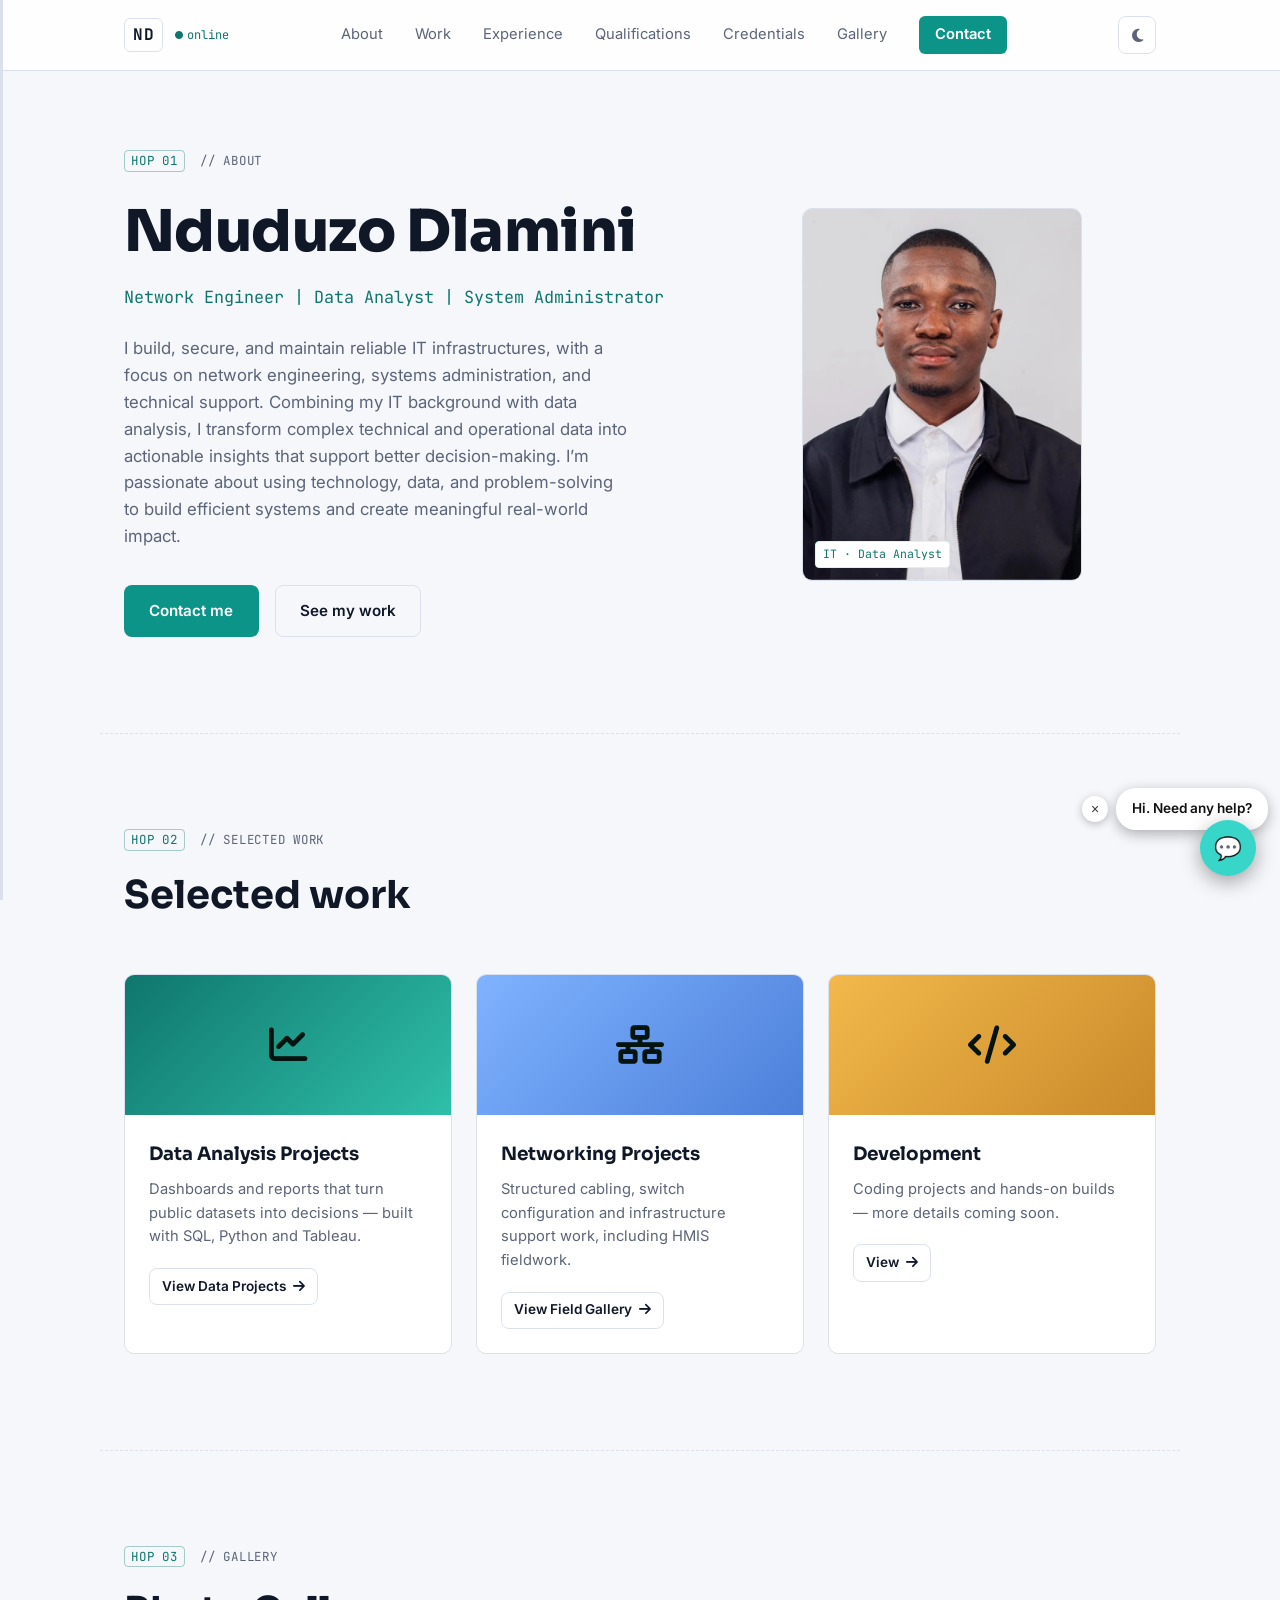
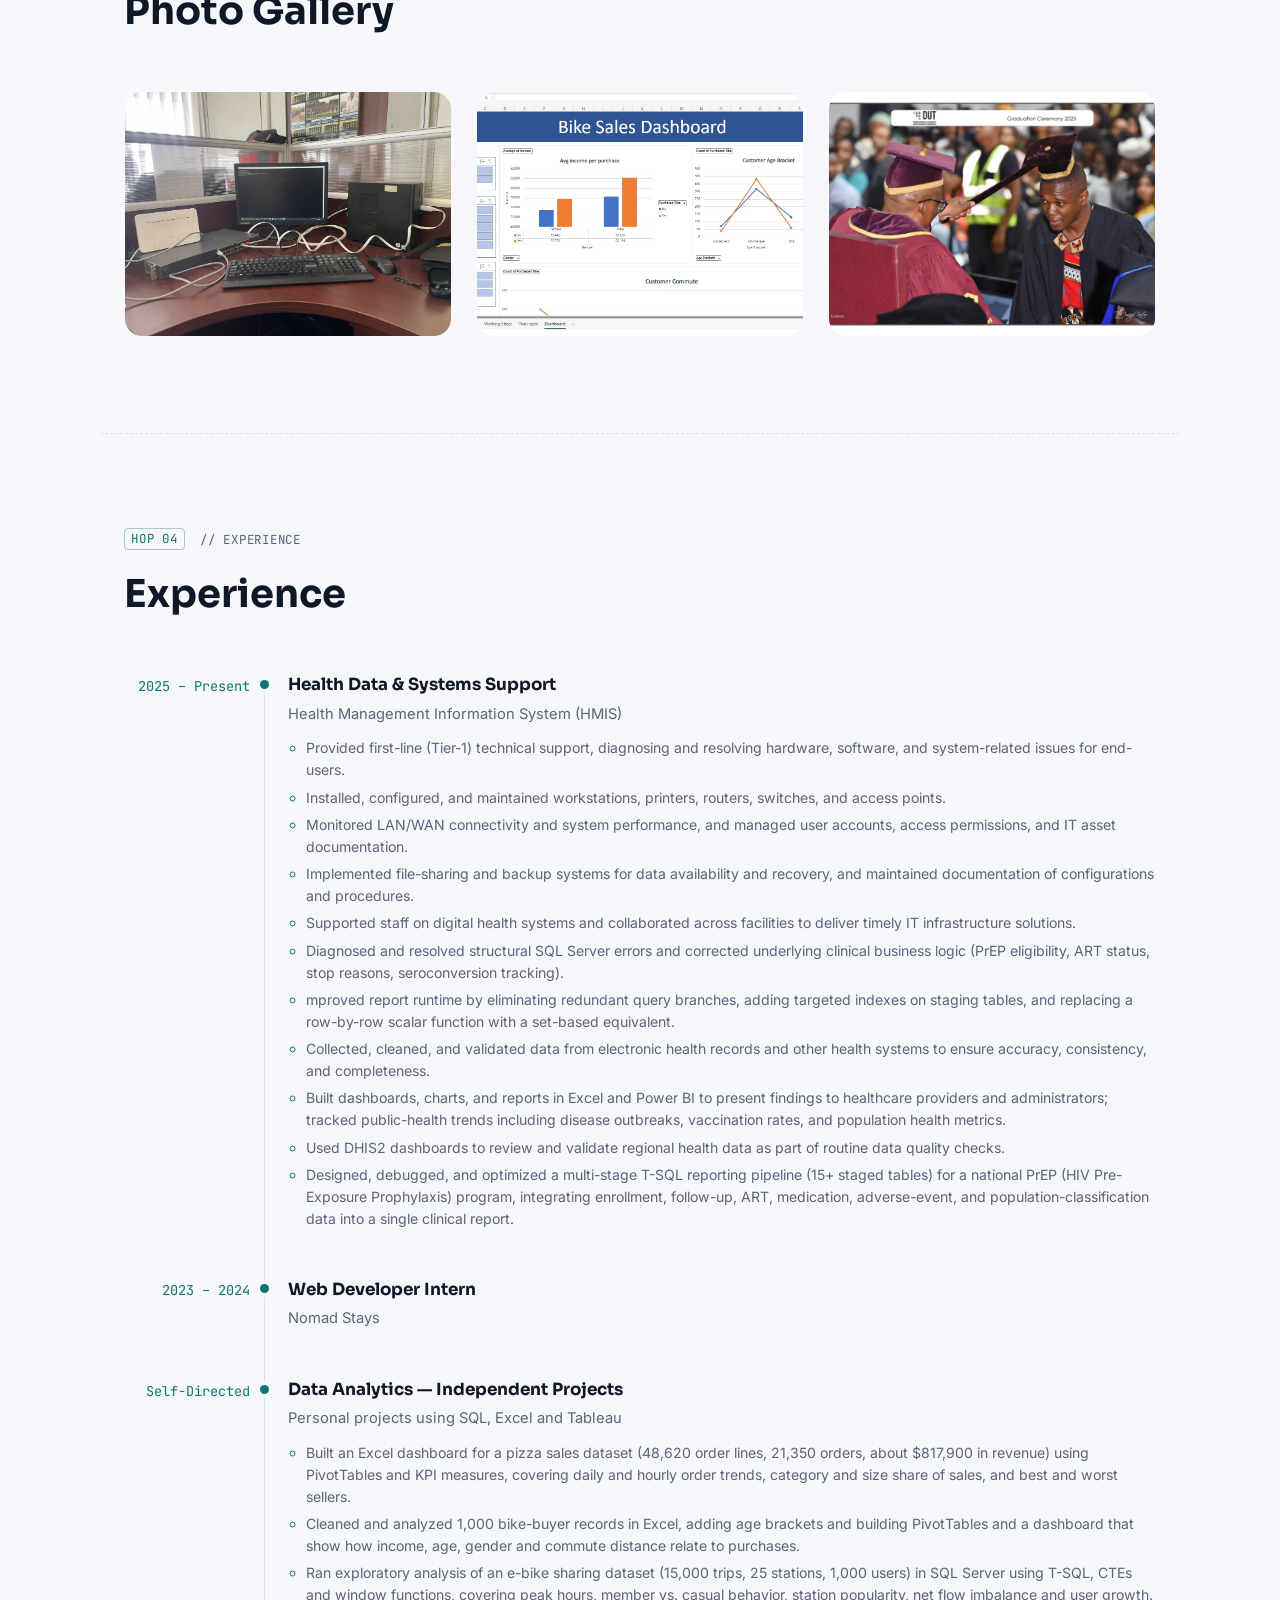
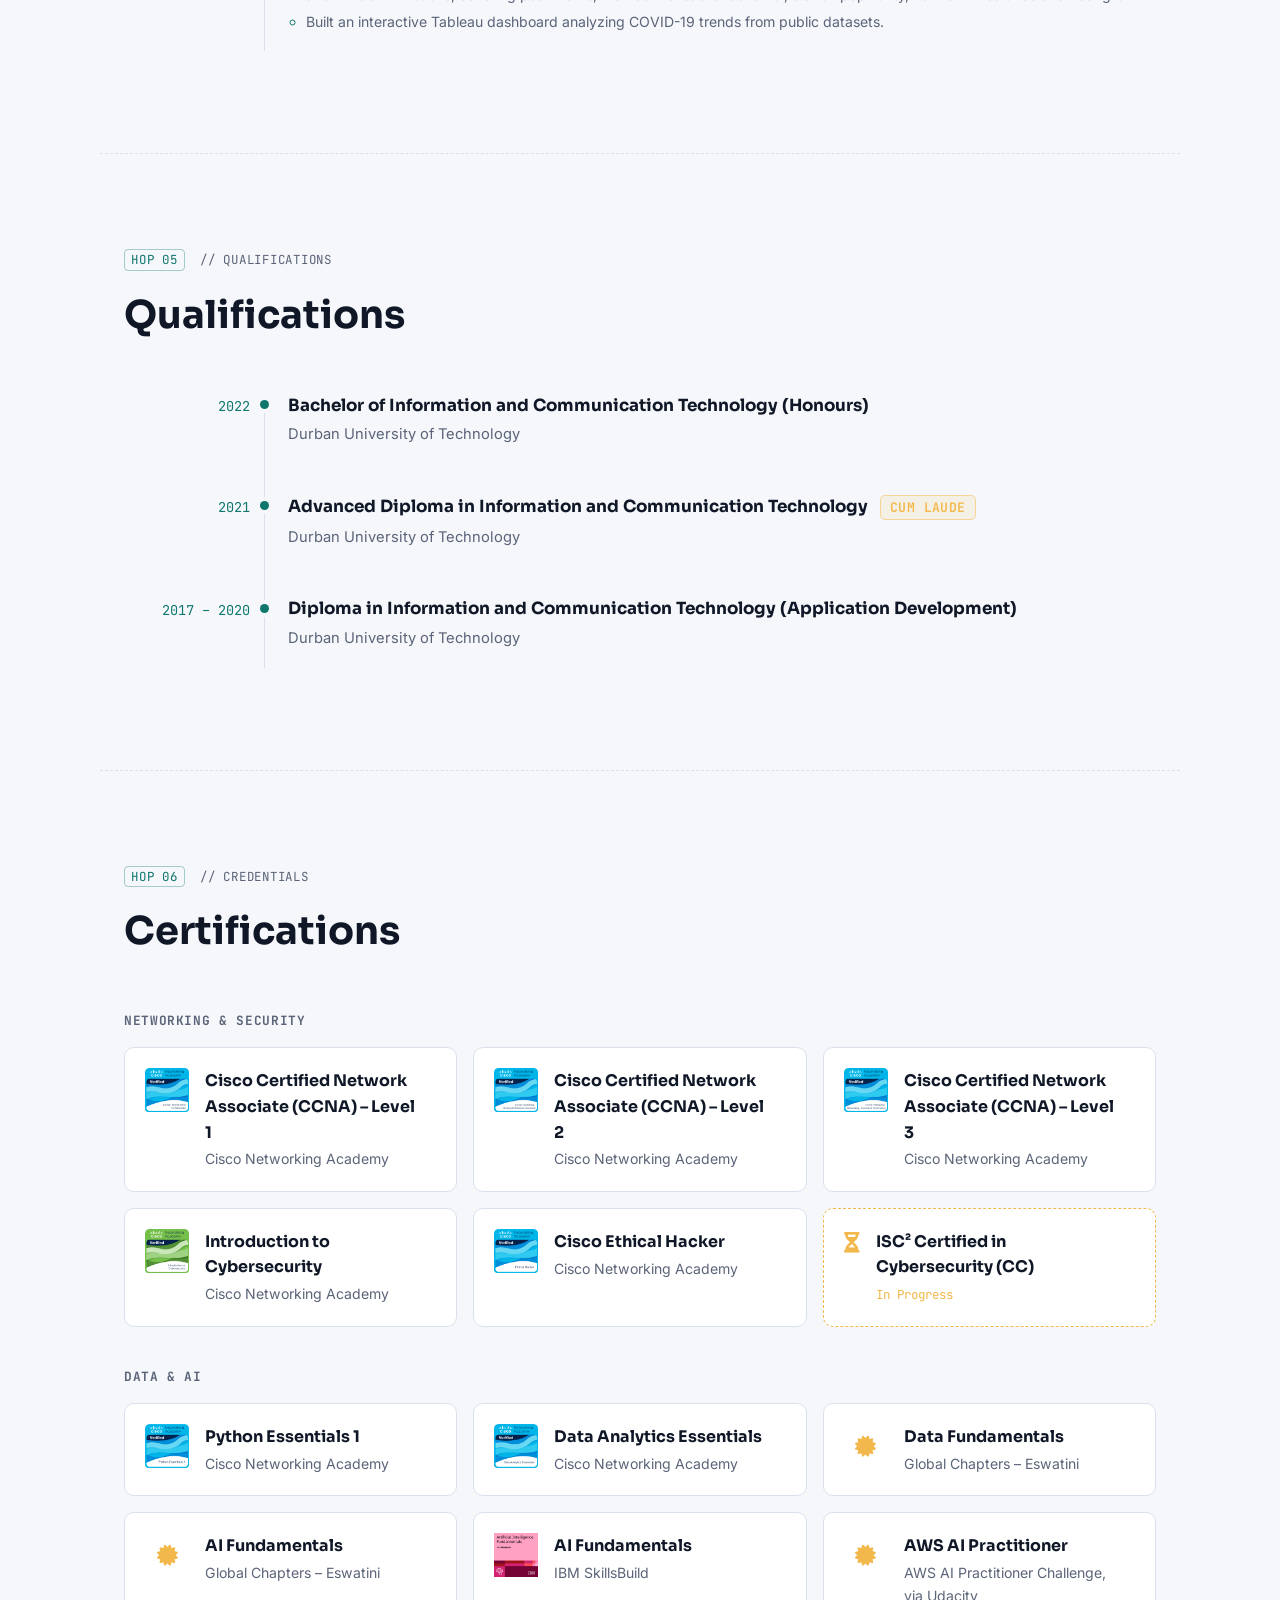
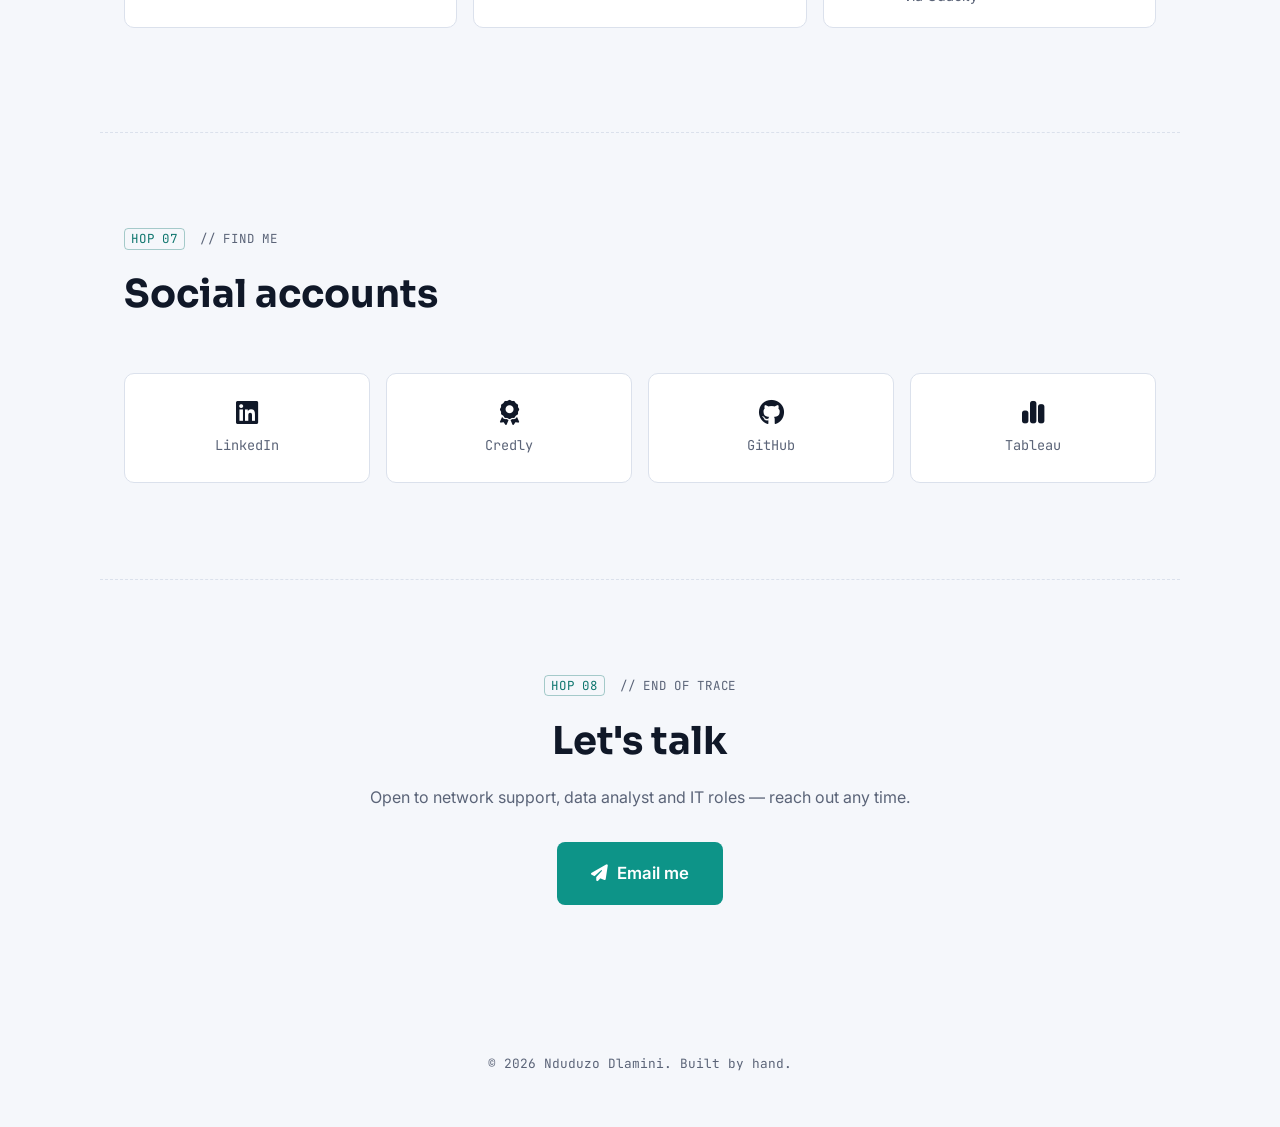
==== index.html @ a69a2b94 "chatbot loading updates" ====
<!doctype html>
<html lang="en">
<head>
<meta charset="UTF-8" />
<meta name="viewport" content="width=device-width, initial-scale=1.0" />
<title>Nduduzo Dlamini — Network Engineer &amp; Data Analyst</title>
<meta name="description" content="Portfolio of Nduduzo Dlamini — network engineer and data analyst turning data into insights and improving network infrastructure." />

<link rel="icon" type="image/webp" href="assets/gallery/dp.webp">
<link rel="preconnect" href="https://fonts.googleapis.com">
<link rel="preconnect" href="https://fonts.gstatic.com" crossorigin>
<link href="https://fonts.googleapis.com/css2?family=Sora:wght@400;500;600;700;800&family=Inter:wght@400;500;600&family=JetBrains+Mono:wght@400;500&display=swap" rel="stylesheet">
<link rel="stylesheet" href="https://cdnjs.cloudflare.com/ajax/libs/font-awesome/6.5.1/css/all.min.css">

<script>
  (function() {
    var t = localStorage.getItem('theme');
    if (t === 'light' || (!t && !matchMedia('(prefers-color-scheme: dark)').matches)) {
      document.documentElement.setAttribute('data-theme', 'light');
    }
  })();
</script>
<link rel="stylesheet" href="css/style.css?v=21" />
<link rel="stylesheet" href="css/chatbot-widget.css?v=3">
</head>
<body>

<!-- ============ HOP TRACE (signature scroll element) ============ -->
<div class="trace-line" aria-hidden="true"><span class="trace-fill" id="traceFill"></span></div>

<!-- ============ NAV ============ -->
<header class="nav" id="top">
  <div class="nav__inner">
    <a href="#top" class="nav__brand">
      <span class="nav__brand-mark">ND</span>
      <span class="nav__brand-status"><i class="fa-solid fa-circle"></i> online</span>
    </a>
    <nav class="nav__links">
      <a href="#">About</a>
      <a href="#work">Work</a>
      <a href="#experience">Experience</a>
      <a href="#qualifications">Qualifications</a>
      <a href="#credentials">Credentials</a>
      <a href="gallery.html">Gallery</a>
      <a href="#contact" class="nav__cta">Contact</a>
    </nav>
    <div class="nav__actions">
      <button id="themeToggle" class="theme-toggle" aria-label="Switch to light mode" aria-pressed="false">
        <i class="fa-solid fa-moon"></i>
        <i class="fa-solid fa-sun"></i>
      </button>
      <button class="nav__toggle" id="navToggle" aria-label="Toggle menu" aria-expanded="false">
        <span></span><span></span><span></span>
      </button>
    </div>
  </div>
</header>

<main>

  <!-- ============ HERO ============ -->
  <section class="hero" id="about">
    <div class="hero__inner">
      <div class="hero__text">
        <p class="eyebrow"><span class="hop">hop 01</span> // about</p>
        <h1 class="hero__title">Nduduzo Dlamini</h1>
        <p class="hero__role">Network Engineer | Data Analyst  | System Administrator</p>
        <p class="hero__bio">

           I build, secure, and maintain reliable IT infrastructures,
           with a focus on network engineering, systems administration, 
           and technical support. Combining my IT background with data
           analysis, I transform complex technical and operational data 
           into actionable insights that support better decision-making.
           I’m passionate about using technology, data, and problem-solving
           to build efficient systems and create meaningful real-world impact.


          
        </p>
        <div class="hero__actions">
          <a href="#contact" class="btn btn--primary">Contact me</a>
          <a href="#work" class="btn btn--ghost">See my work</a>
        </div>
      </div>
      <div class="hero__portrait">
        <div class="portrait-frame">
          <img src="assets/profile.webp" alt="Portrait of Nduduzo Dlamini" onerror="this.parentElement.classList.add('portrait-frame--empty')" />
          <span class="portrait-tag">IT · Data Analyst</span>
        </div>
      </div>
    </div>
  </section>

  <!-- ============ SELECTED WORK ============ -->
  <section class="work" id="work">
    <p class="eyebrow"><span class="hop">hop 02</span> // selected work</p>
    <h2 class="section-title">Selected work</h2>

    <div class="work__grid">

      <article class="work-card" id="data-projects">
        <div class="work-card__visual work-card__visual--data">
          <i class="fa-solid fa-chart-line"></i>
        </div>
        <div class="work-card__body">
          <h3>Data Analysis Projects</h3>
          <p>    Dashboards and reports that turn public datasets into decisions —
                built with SQL, Python and Tableau.</p>
          <a href="data-projects.html" class="btn btn--small">
           View Data Projects
           <i class="fa-solid fa-arrow-right"></i></a>
        </div>
      </article>

      <article class="work-card" id="networking-projects">
        <div class="work-card__visual work-card__visual--net">
          <i class="fa-solid fa-network-wired"></i>
        </div>
        <div class="work-card__body">
          <h3>Networking Projects</h3>
          <p>Structured cabling, switch configuration and infrastructure support work, including HMIS fieldwork.</p>
            <a href="gallery.html?category=field" class="btn btn--small">
              View Field Gallery
      <i class="fa-solid fa-arrow-right"></i></a>
        </div>
      </article>

      <article class="work-card">
        <div class="work-card__visual work-card__visual--dev">
          <i class="fa-solid fa-code"></i>
        </div>
        <div class="work-card__body">
          <h3>Development</h3>
          <p>Coding projects and hands-on builds — more details coming soon.</p>
          <a href="gallery.html?category=development" class="btn btn--small">View <i class="fa-solid fa-arrow-right"></i></a>
        </div>
      </article>

    </div>
  </section>

   <!-- ============ GALLERY ============ -->  
  <section class="gallery-preview">
    <p class="eyebrow"><span class="hop">hop 03</span> // gallery</p>
    <h2 class="section-title">Photo Gallery</h2>
    <div class="gallery-preview-grid">
        <a href="gallery.html?category=networking" class="preview-card">
  
          <img src="assets/gallery/vlan.webp" alt="Network infrastructure">
            <div class="preview-overlay">
              <h3>
                Network Infrastructure
              </h3>
              <p>
                Field Deployments
              </p>
              <span>
                View Networking Gallery
              </span>
            </div>
          </a>

        <a href="gallery.html?category=data" class="preview-card">
        <img src="assets/gallery/data.webp" alt="Data analytics dashboard">
          <div class="preview-overlay">
            <h3>
              Data Analytics
            </h3>
            <p>
              Public Dataset Projects
            </p>
            <span>
              View Data Gallery
            </span>
          </div>
        </a>

        <a href="gallery.html?category=qualifications" class="preview-card">
        <img src="assets/gallery/Grad.webp" alt="Professional milestone">

          <div class="preview-overlay">
            <h3>
              Milestones
            </h3>
            <p>
              Professional Journey
            </p>
            <span>
              View Events Gallery
            </span>
          </div>
        </a>

    </div>

</section>
  <!-- ============ EXPERIENCE ============ -->
  <section class="experience" id="experience">
    <p class="eyebrow"><span class="hop">hop 04</span> // experience</p>
    <h2 class="section-title">Experience</h2>

    <ol class="timeline">
      <li class="timeline__item">
        <span class="timeline__year">2025 – Present</span>
        <div class="timeline__body">
          <h3>Health Data & Systems Support</h3>
          <p>Health Management Information System (HMIS)</p>
          <ul class="timeline__responsibilities">
            <li>Provided first-line (Tier-1) technical support, diagnosing and resolving hardware, software, and system-related issues for end-users.</li>
            <li>Installed, configured, and maintained workstations, printers, routers, switches, and access points.</li>
            <li>Monitored LAN/WAN connectivity and system performance, and managed user accounts, access permissions, and IT asset documentation.</li>
            <li>Implemented file-sharing and backup systems for data availability and recovery, and maintained documentation of configurations and procedures.</li>
            <li>Supported staff on digital health systems and collaborated across facilities to deliver timely IT infrastructure solutions.</li>
            <li>Diagnosed and resolved structural SQL Server errors and corrected underlying clinical business logic (PrEP eligibility, ART status, stop reasons, seroconversion tracking).</li>
            <li>mproved report runtime by eliminating redundant query branches, adding targeted indexes on staging tables, and replacing a row-by-row scalar function with a set-based equivalent.</li>
            <li>Collected, cleaned, and validated data from electronic health records and other health systems to ensure accuracy, consistency, and completeness.</li>
            <li>Built dashboards, charts, and reports in Excel and Power BI to present findings to healthcare providers and administrators; tracked public-health trends including disease outbreaks, vaccination rates, and population health metrics.</li>
            <li>Used DHIS2 dashboards to review and validate regional health data as part of routine data quality checks.</li>
            <li>Designed, debugged, and optimized a multi-stage T-SQL reporting pipeline (15+ staged tables) for a national PrEP (HIV Pre-Exposure Prophylaxis) program, integrating enrollment, follow-up, ART, medication, adverse-event, and population-classification data into a single clinical report.</li>
          </ul>
        </div>
      </li>
      <li class="timeline__item">
        <span class="timeline__year">2023 – 2024</span>
        <div class="timeline__body">
          <h3>Web Developer Intern</h3>
          <p>Nomad Stays</p>
        </div>
      </li>
      <li class="timeline__item">
        <span class="timeline__year">Self-Directed</span>
        <div class="timeline__body">
          <h3>Data Analytics — Independent Projects</h3>
          <p>Personal projects using SQL, Excel and Tableau</p>
          <ul class="timeline__responsibilities">
            <li>Built an Excel dashboard for a pizza sales dataset (48,620 order lines, 21,350 orders, about $817,900 in revenue) using PivotTables and KPI measures, covering daily and hourly order trends, category and size share of sales, and best and worst sellers.</li>
            <li>Cleaned and analyzed 1,000 bike-buyer records in Excel, adding age brackets and building PivotTables and a dashboard that show how income, age, gender and commute distance relate to purchases.</li>
            <li>Ran exploratory analysis of an e-bike sharing dataset (15,000 trips, 25 stations, 1,000 users) in SQL Server using T-SQL, CTEs and window functions, covering peak hours, member vs. casual behavior, station popularity, net flow imbalance and user growth.</li>
            <li>Built an interactive Tableau dashboard analyzing COVID-19 trends from public datasets.</li>
          </ul>
        </div>
      </li>
    </ol>
  </section>

  <!-- ============ QUALIFICATIONS ============ -->
  <section class="qualifications" id="qualifications">
    <p class="eyebrow"><span class="hop">hop 05</span> // qualifications</p>
    <h2 class="section-title">Qualifications</h2>

    <ol class="timeline">
      <li class="timeline__item">
        <span class="timeline__year">2022</span>
        <div class="timeline__body">
          <h3>Bachelor of Information and Communication Technology (Honours)</h3>
          <p>Durban University of Technology</p>
        </div>
      </li>
      <li class="timeline__item">
        <span class="timeline__year">2021</span>
        <div class="timeline__body">
          <h3>Advanced Diploma in Information and Communication Technology <button type="button" class="timeline__honor" data-celebrate aria-label="Cum Laude — click to celebrate">CUM LAUDE</button></h3>
          <p>Durban University of Technology</p>
        </div>
      </li>
      <li class="timeline__item">
        <span class="timeline__year">2017 – 2020</span>
        <div class="timeline__body">
          <h3>Diploma in Information and Communication Technology (Application Development)</h3>
          <p>Durban University of Technology</p>
        </div>
      </li>
    </ol>
  </section>

  <!-- ============ CREDENTIALS ============ -->
  <section class="credentials" id="credentials">
    <p class="eyebrow"><span class="hop">hop 06</span> // credentials</p>
    <h2 class="section-title">Certifications</h2>

    <h3 class="credential-group__title">Networking &amp; Security</h3>
    <ul class="credential-list">
      <li>
        <a class="credential" href="assets/certificates/ccna-level-1.pdf" target="_blank" rel="noopener">
          <span class="credential__icon">
            <img src="assets/badges/ccna-level-1.png" alt="" onerror="this.style.display='none'; this.nextElementSibling.style.display='inline-block';">
            <i class="fa-solid fa-certificate" style="display:none;"></i>
          </span>
          <div>
            <h3>Cisco Certified Network Associate (CCNA) – Level 1</h3>
            <p>Cisco Networking Academy</p>
          </div>
          <i class="fa-solid fa-arrow-up-right-from-square credential__open"></i>
        </a>
      </li>
      <li>
        <a class="credential" href="assets/certificates/ccna-level-2.pdf" target="_blank" rel="noopener">
          <span class="credential__icon">
            <img src="assets/badges/ccna-level-2.png" alt="" onerror="this.style.display='none'; this.nextElementSibling.style.display='inline-block';">
            <i class="fa-solid fa-certificate" style="display:none;"></i>
          </span>
          <div>
            <h3>Cisco Certified Network Associate (CCNA) – Level 2</h3>
            <p>Cisco Networking Academy</p>
          </div>
          <i class="fa-solid fa-arrow-up-right-from-square credential__open"></i>
        </a>
      </li>
      <li>
        <a class="credential" href="assets/certificates/ccna-level-3.pdf" target="_blank" rel="noopener">
          <span class="credential__icon">
            <img src="assets/badges/ccna-level-3.png" alt="" onerror="this.style.display='none'; this.nextElementSibling.style.display='inline-block';">
            <i class="fa-solid fa-certificate" style="display:none;"></i>
          </span>
          <div>
            <h3>Cisco Certified Network Associate (CCNA) – Level 3</h3>
            <p>Cisco Networking Academy</p>
          </div>
          <i class="fa-solid fa-arrow-up-right-from-square credential__open"></i>
        </a>
      </li>
      <li>
        <a class="credential" href="assets/certificates/introduction-to-cybersecurity.pdf" target="_blank" rel="noopener">
          <span class="credential__icon">
            <img src="assets/badges/introduction-to-cybersecurity.png" alt="" onerror="this.style.display='none'; this.nextElementSibling.style.display='inline-block';">
            <i class="fa-solid fa-certificate" style="display:none;"></i>
          </span>
          <div>
            <h3>Introduction to Cybersecurity</h3>
            <p>Cisco Networking Academy</p>
          </div>
          <i class="fa-solid fa-arrow-up-right-from-square credential__open"></i>
        </a>
      </li>
      <li>
        <a class="credential" href="assets/certificates/cisco-ethical-hacker.pdf" target="_blank" rel="noopener">
          <span class="credential__icon">
            <img src="assets/badges/cisco-ethical-hacker.png" alt="" onerror="this.style.display='none'; this.nextElementSibling.style.display='inline-block';">
            <i class="fa-solid fa-certificate" style="display:none;"></i>
          </span>
          <div>
            <h3>Cisco Ethical Hacker</h3>
            <p>Cisco Networking Academy</p>
          </div>
          <i class="fa-solid fa-arrow-up-right-from-square credential__open"></i>
        </a>
      </li>
      <li>
        <span class="credential credential--pending" aria-disabled="true">
          <i class="fa-solid fa-hourglass-half"></i>
          <div>
            <h3>ISC² Certified in Cybersecurity (CC)</h3>
            <p><span class="credential__status">In Progress</span></p>
          </div>
        </span>
      </li>
    </ul>

    <h3 class="credential-group__title">Data &amp; AI</h3>
    <ul class="credential-list">
      <li>
        <a class="credential" href="assets/certificates/python-essentials-1.pdf" target="_blank" rel="noopener">
          <span class="credential__icon">
            <img src="assets/badges/python-essentials-1.png" alt="" onerror="this.style.display='none'; this.nextElementSibling.style.display='inline-block';">
            <i class="fa-solid fa-certificate" style="display:none;"></i>
          </span>
          <div>
            <h3>Python Essentials 1</h3>
            <p>Cisco Networking Academy</p>
          </div>
          <i class="fa-solid fa-arrow-up-right-from-square credential__open"></i>
        </a>
      </li>
      <li>
        <a class="credential" href="assets/certificates/data-analytics-essentials.pdf" target="_blank" rel="noopener">
          <span class="credential__icon">
            <img src="assets/badges/data-analytics-essentials.png" alt="" onerror="this.style.display='none'; this.nextElementSibling.style.display='inline-block';">
            <i class="fa-solid fa-certificate" style="display:none;"></i>
          </span>
          <div>
            <h3>Data Analytics Essentials</h3>
            <p>Cisco Networking Academy</p>
          </div>
          <i class="fa-solid fa-arrow-up-right-from-square credential__open"></i>
        </a>
      </li>
      <li>
        <a class="credential" href="assets/certificates/data-fundamentals-global-chapters.pdf" target="_blank" rel="noopener">
          <span class="credential__icon">
            <img src="assets/badges/data-fundamentals-global-chapters.png" alt="" onerror="this.style.display='none'; this.nextElementSibling.style.display='inline-block';">
            <i class="fa-solid fa-certificate" style="display:none;"></i>
          </span>
          <div>
            <h3>Data Fundamentals</h3>
            <p>Global Chapters – Eswatini</p>
          </div>
          <i class="fa-solid fa-arrow-up-right-from-square credential__open"></i>
        </a>
      </li>
      <li>
        <a class="credential" href="assets/certificates/ai-fundamentals-global-chapters.pdf" target="_blank" rel="noopener">
          <span class="credential__icon">
            <img src="assets/badges/ai-fundamentals-global-chapters.png" alt="" onerror="this.style.display='none'; this.nextElementSibling.style.display='inline-block';">
            <i class="fa-solid fa-certificate" style="display:none;"></i>
          </span>
          <div>
            <h3>AI Fundamentals</h3>
            <p>Global Chapters – Eswatini</p>
          </div>
          <i class="fa-solid fa-arrow-up-right-from-square credential__open"></i>
        </a>
      </li>
      <li>
        <a class="credential" href="assets/certificates/ai-fundamentals-ibm-skillsbuild.pdf" target="_blank" rel="noopener">
          <span class="credential__icon">
            <img src="assets/badges/ai-fundamentals-ibm-skillsbuild.png" alt="" onerror="this.style.display='none'; this.nextElementSibling.style.display='inline-block';">
            <i class="fa-solid fa-certificate" style="display:none;"></i>
          </span>
          <div>
            <h3>AI Fundamentals</h3>
            <p>IBM SkillsBuild</p>
          </div>
          <i class="fa-solid fa-arrow-up-right-from-square credential__open"></i>
        </a>
      </li>
      <li>
        <a class="credential" href="assets/certificates/aws-ai-practitioner.pdf" target="_blank" rel="noopener">
          <span class="credential__icon">
            <img src="assets/badges/aws-ai-practitioner.png" alt="" onerror="this.style.display='none'; this.nextElementSibling.style.display='inline-block';">
            <i class="fa-solid fa-certificate" style="display:none;"></i>
          </span>
          <div>
            <h3>AWS AI Practitioner</h3>
            <p>AWS AI Practitioner Challenge, via Udacity</p>
          </div>
          <i class="fa-solid fa-arrow-up-right-from-square credential__open"></i>
        </a>
      </li>
    </ul>
  </section>

  <!-- ============ SOCIAL / LINKS ============ -->
  <section class="social" id="social">
    <p class="eyebrow"><span class="hop">hop 07</span> // find me</p>
    <h2 class="section-title">Social accounts</h2>

    <div class="social__grid">
      <a href="https://www.linkedin.com/in/nduduzo-dlamini-66035324b" class="social-link" target="_blank" rel="noopener">
        <i class="fa-brands fa-linkedin"></i><span>LinkedIn</span>
      </a>
      <a href="https://www.credly.com/users/nduduzo-dlamini.afacfb71" class="social-link" target="_blank" rel="noopener">
        <i class="fa-solid fa-award"></i><span>Credly</span>
      </a>
      <a href="https://github.com/NduduzoDlamini" class="social-link" target="_blank" rel="noopener">
        <i class="fa-brands fa-github"></i><span>GitHub</span>
      </a>
      <a href="https://public.tableau.com/app/profile/nduduzo.dlamini/vizzes" class="social-link" target="_blank" rel="noopener">
        <i class="fa-solid fa-chart-simple"></i><span>Tableau</span>
      </a>
    </div>
  </section>

  <!-- ============ CONTACT ============ -->
  <section class="contact" id="contact">
    <p class="eyebrow"><span class="hop">hop 08</span> // end of trace</p>
    <h2 class="section-title">Let's talk</h2>
    <p class="contact__lede">Open to network support, data analyst and IT roles — reach out any time.</p>
    <a href="mailto:nduduzo1900@proton.me" class="btn btn--primary btn--large">
      <i class="fa-solid fa-paper-plane"></i> Email me
    </a>
  </section>

</main>

<footer class="footer">
  <p>&copy; <span id="year"></span> Nduduzo Dlamini. Built by hand.</p>
</footer>

<!-- ============ CERTIFICATE PDF MODAL ============ -->
<div class="pdf-modal" id="pdfModal" aria-hidden="true">
  <button class="lightbox-close" id="pdfModalClose" aria-label="Close certificate">&times;</button>
  <iframe class="pdf-modal__frame" id="pdfModalFrame" src="" title="Certificate PDF"></iframe>
  <a class="pdf-modal__fallback" id="pdfModalFallback" href="" target="_blank" rel="noopener">
    Trouble viewing? Open PDF directly
  </a>
</div>

<script src="js/script.js?v=20"></script>
<script src="js/celebrate.js"></script>
<script src="js/chatbot-widget.js?v=3"></script>
<script>
  (function () {
    var pdfModal = document.getElementById("pdfModal");
    var pdfModalFrame = document.getElementById("pdfModalFrame");
    var pdfModalClose = document.getElementById("pdfModalClose");
    var pdfModalFallback = document.getElementById("pdfModalFallback");
    var credentialLinks = document.querySelectorAll(".credential[href$='.pdf']");

    function openPdfModal(href) {
      pdfModalFrame.src = href + "#view=FitH";
      if (pdfModalFallback) {
        pdfModalFallback.href = href;
      }
      pdfModal.classList.add("active");
      pdfModal.setAttribute("aria-hidden", "false");
      document.body.style.overflow = "hidden";
    }

    function closePdfModal() {
      pdfModal.classList.remove("active");
      pdfModal.setAttribute("aria-hidden", "true");
      pdfModalFrame.src = "";
      document.body.style.overflow = "";
    }

    credentialLinks.forEach(function (link) {
      link.addEventListener("click", function (event) {
        event.preventDefault();
        openPdfModal(link.getAttribute("href"));
      });
    });

    if (pdfModalClose) {
      pdfModalClose.addEventListener("click", closePdfModal);
    }

    if (pdfModal) {
      pdfModal.addEventListener("click", function (event) {
        if (event.target === pdfModal) {
          closePdfModal();
        }
      });
    }

    document.addEventListener("keydown", function (event) {
      if (event.key === "Escape" && pdfModal.classList.contains("active")) {
        closePdfModal();
      }
    });
  })();
</script>
</body>
</html>
---- css/style.css ----
/* ============================================================
   TOKENS
   ============================================================ */
:root {
  --bg:        #0B1220;
  --surface:   #121A2B;
  --surface-2: #182338;
  --border:    #263349;
  --text:      #E7ECF3;
  --muted:     #8592AC;
  --accent:    #5EEAD4; /* status-light teal */
  --accent-rgb: 94, 234, 212; /* rgb of --accent, for rgba() glows/borders */
  --accent-2:  #F2B84B; /* amber, warm counterpoint */
  --nav-bg:    rgba(11, 18, 32, 0.85);
  --code-bg:   #070d18;
  --on-accent: #04140F; /* fixed dark text/icon color for use on top of accent fills, in either theme */

  --font-display: 'Sora', system-ui, sans-serif;
  --font-body: 'Inter', system-ui, sans-serif;
  --font-mono: 'JetBrains Mono', ui-monospace, monospace;

  --radius: 10px;
  --max-w: 1080px;
}

/* ============================================================
   LIGHT THEME
   Same brand accent (teal/amber) in both themes; only the
   surface/text/border tokens flip. Toggled via [data-theme]
   on <html> — see script.js.
   ============================================================ */
:root[data-theme="light"] {
  --bg:        #F5F7FB;
  --surface:   #FFFFFF;
  --surface-2: #EDF1F7;
  --border:    #DBE1EC;
  --text:      #101828;
  --muted:     #5B6478;
  --nav-bg:    rgba(255, 255, 255, 0.85);
  --code-bg:   #EDF1F7;
  --accent:     #0F766E; /* deep teal — the dark-mode teal is too pale as text/borders on light backgrounds */
  --accent-rgb: 15, 118, 110;
}

/* Light-mode-only component tweaks. The deep teal above reads well as
   body text/borders on white, but three spots need a different shade
   of the same color rather than the flat --accent:
   - Solid-fill buttons looked almost black with the deep teal as a
     background, so they get a slightly brighter teal fill (dark text
     from --on-accent already has plenty of contrast on it).
   - The photo badge had dark teal text on a dark navy chip (from the
     dark-theme design) — in light mode that's dark-on-dark, so it
     gets a light chip with dark teal text instead. */
:root[data-theme="light"] .nav__cta,
:root[data-theme="light"] .btn--primary,
:root[data-theme="light"] .gallery-filter button.active {
  background: #0D9488;
}
:root[data-theme="light"] .gallery-filter button.active {
  color: #FFFFFF;
}
:root[data-theme="light"] .nav__cta {
  color: #FFFFFF !important;
}
:root[data-theme="light"] .btn--primary {
  color: #FFFFFF;
}
:root[data-theme="light"] .portrait-tag {
  background: #FFFFFF;
  border-color: #CCFBF1;
  color: #0F766E;
}

* { box-sizing: border-box; }
html {
  scroll-behavior: smooth;
  overflow-x: hidden;
}

body {
  margin: 0;
  background: var(--bg);
  color: var(--text);
  font-family: var(--font-body);
  line-height: 1.6;
  -webkit-font-smoothing: antialiased;
  overflow-x: clip;
  transition: background-color 0.25s ease, color 0.25s ease;
}

img { max-width: 100%; display: block; }
a { color: inherit; text-decoration: none; }

::selection { background: var(--accent); color: #04140F; }

@media (prefers-reduced-motion: reduce) {
  * { animation: none !important; transition: none !important; scroll-behavior: auto !important; }
}

/* ============================================================
   SIGNATURE: hop trace line (page-scroll progress, network theme)
   ============================================================ */
.trace-line {
  position: fixed;
  top: 0; left: 0;
  width: 3px; height: 100%;
  background: var(--border);
  z-index: 200;
}
.trace-fill {
  display: block;
  width: 100%;
  height: 0%;
  background: linear-gradient(180deg, var(--accent), var(--accent-2));
  box-shadow: 0 0 12px rgba(var(--accent-rgb), 0.6);
  transition: height 0.1s linear;
}

.eyebrow {
  font-family: var(--font-mono);
  font-size: 0.78rem;
  letter-spacing: 0.06em;
  color: var(--muted);
  text-transform: uppercase;
  margin: 0 0 0.9rem;
}
.hop {
  color: var(--accent);
  border: 1px solid rgba(var(--accent-rgb), 0.35);
  border-radius: 4px;
  padding: 0.1em 0.5em;
  margin-right: 0.6em;
}

/* ============================================================
   NAV
   ============================================================ */
.nav {
  position: sticky;
  top: 0;
  z-index: 100;
  background: var(--nav-bg);
  backdrop-filter: blur(10px);
  border-bottom: 1px solid var(--border);
  transition: background-color 0.25s ease, border-color 0.25s ease;
}
.nav__inner {
  max-width: var(--max-w);
  margin: 0 auto;
  padding: 1rem 1.5rem;
  display: flex;
  align-items: center;
  justify-content: space-between;
}
.nav__brand {
  display: flex;
  align-items: center;
  gap: 0.75rem;
  font-family: var(--font-mono);
}
.nav__brand-mark {
  font-weight: 700;
  letter-spacing: 0.04em;
  color: var(--text);
  border: 1px solid var(--border);
  border-radius: 6px;
  padding: 0.2em 0.5em;
}
.nav__brand-status {
  font-size: 0.75rem;
  color: var(--accent);
  display: flex;
  align-items: center;
  gap: 0.35em;
}
.nav__brand-status i { font-size: 0.5rem; }

.nav__links {
  display: flex;
  align-items: center;
  gap: 2rem;
  font-size: 0.92rem;
  color: var(--muted);
}
.nav__links a:hover { color: var(--text); }
.nav__cta {
  color: var(--on-accent) !important;
  background: var(--accent);
  padding: 0.5em 1.1em;
  border-radius: 6px;
  font-weight: 600;
}
.nav__cta:hover { background: var(--accent-2); }

.nav__toggle { display: none; background: none; border: none; cursor: pointer; padding: 0.5rem; }
.nav__toggle span {
  display: block; width: 22px; height: 2px; margin: 5px 0;
  background: var(--text);
}

.nav__actions {
  display: flex;
  align-items: center;
  flex-wrap: nowrap;
  flex-shrink: 0;
  gap: 0.75rem;
}

/* ============================================================
   THEME TOGGLE
   ============================================================ */
.theme-toggle {
  position: relative;
  display: inline-flex;
  align-items: center;
  justify-content: center;
  width: 38px;
  height: 38px;
  flex-shrink: 0;
  border-radius: 8px;
  border: 1px solid var(--border);
  background: var(--surface);
  color: var(--muted);
  cursor: pointer;
  font-size: 0.95rem;
  transition: border-color 0.2s ease, color 0.2s ease, background 0.2s ease;
}
.theme-toggle:hover {
  border-color: var(--accent);
  color: var(--accent);
}
.theme-toggle i { pointer-events: none; }

/* Small hover popup explaining what the theme button does. */
.theme-toggle::after {
  content: "Theme appearance";
  position: absolute;
  top: calc(100% + 8px);
  left: 50%;
  transform: translate(-50%, -4px);
  padding: 0.4rem 0.65rem;
  border: 1px solid var(--border);
  border-radius: 6px;
  background: var(--surface);
  color: var(--text);
  font-family: var(--font-body);
  font-size: 0.72rem;
  line-height: 1.2;
  white-space: nowrap;
  box-shadow: 0 8px 20px rgba(0, 0, 0, 0.18);
  pointer-events: none;
  opacity: 0;
  visibility: hidden;
  transition: opacity 0.15s ease, transform 0.15s ease, visibility 0.15s ease;
  z-index: 300;
}

.theme-toggle:hover::after,
.theme-toggle:focus-visible::after {
  opacity: 1;
  visibility: visible;
  transform: translate(-50%, 0);
}

/* On touch devices there's no real hover, so a tap just leaves this
   tooltip stuck open — suppress the pseudo-element entirely (not just
   hide it) below the nav's mobile breakpoint, and on any touch-primary
   device regardless of width. */
@media (max-width: 760px), (hover: none) {
  .theme-toggle::after {
    content: none;
    display: none;
  }
}
/* Swap which icon shows based on the active theme; both live in the
   markup so there's no layout jump or icon-swap flash on click. */
.theme-toggle .fa-moon { display: none; }
.theme-toggle .fa-sun { display: block; }
:root[data-theme="light"] .theme-toggle .fa-moon { display: block; }
:root[data-theme="light"] .theme-toggle .fa-sun { display: none; }

/* ============================================================
   LAYOUT HELPERS
   ============================================================ */
main > section {
  max-width: var(--max-w);
  margin: 0 auto;
  padding: 6rem 1.5rem;
  border-bottom: 1px dashed var(--border);
}
main > section:last-child { border-bottom: none; }

.section-title {
  font-family: var(--font-display);
  font-size: clamp(1.8rem, 3vw, 2.4rem);
  font-weight: 700;
  margin: 0 0 3rem;
}

.btn {
  display: inline-flex;
  align-items: center;
  gap: 0.5em;
  font-family: var(--font-body);
  font-weight: 600;
  font-size: 0.95rem;
  padding: 0.85em 1.6em;
  border-radius: 8px;
  border: 1px solid transparent;
  cursor: pointer;
  transition: transform 0.15s ease, background 0.15s ease, border-color 0.15s ease;
}
.btn:hover { transform: translateY(-2px); }
.btn--primary { background: var(--accent); color: #04140F; }
.btn--primary:hover { background: var(--accent-2); }
.btn--ghost { border-color: var(--border); color: var(--text); }
.btn--ghost:hover { border-color: var(--accent); color: var(--accent); }
.btn--small {
  padding: 0.5em 0.9em;
  font-size: 0.85rem;
  border: 1px solid var(--border);
  color: var(--text);
}
.btn--small:hover { border-color: var(--accent); color: var(--accent); }
.btn--large { font-size: 1.05rem; padding: 1em 2em; }

/* ============================================================
   HERO
   ============================================================ */
.hero { padding-top: 5rem; }
.hero__inner {
  display: grid;
  grid-template-columns: 1.3fr 1fr;
  gap: 3rem;
  align-items: center;
}
.hero__title {
  font-family: var(--font-display);
  font-size: clamp(2.4rem, 5vw, 3.6rem);
  font-weight: 800;
  margin: 0 0 0.4rem;
  letter-spacing: -0.01em;
}
.hero__role {
  font-family: var(--font-mono);
  color: var(--accent);
  font-size: 1.05rem;
  margin: 0 0 1.5rem;
}
.hero__bio {
  color: var(--muted);
  font-size: 1.05rem;
  max-width: 46ch;
  margin: 0 0 2.2rem;
}
.hero__bio strong { color: var(--text); }
.hero__actions { display: flex; gap: 1rem; flex-wrap: wrap; }

.hero__portrait { display: flex; justify-content: center; }
.portrait-frame {
  position: relative;
  width: 280px;
  aspect-ratio: 3/4;
  border-radius: var(--radius);
  overflow: hidden;
  background: var(--surface);
  border: 1px solid var(--border);
}
.portrait-frame img { width: 100%; height: 100%; object-fit: cover; }
.portrait-frame--empty img { display: none; }
.portrait-frame--empty::before {
  content: "\f007";
  font-family: "Font Awesome 6 Free";
  font-weight: 900;
  position: absolute; inset: 0;
  display: flex; align-items: center; justify-content: center;
  font-size: 3rem; color: var(--border);
}
.portrait-tag {
  position: absolute;
  bottom: 0.75rem; left: 0.75rem;
  background: rgba(11, 18, 32, 0.85);
  border: 1px solid var(--border);
  color: var(--accent);
  font-family: var(--font-mono);
  font-size: 0.72rem;
  padding: 0.3em 0.6em;
  border-radius: 4px;
}

/* ============================================================
   WORK
   ============================================================ */
.work__grid {
  display: grid;
  grid-template-columns: repeat(auto-fit, minmax(260px, 1fr));
  gap: 1.5rem;
}
.work-card {
  background: var(--surface);
  border: 1px solid var(--border);
  border-radius: var(--radius);
  overflow: hidden;
  transition: border-color 0.2s ease, transform 0.2s ease;
}
.work-card:hover { border-color: var(--accent); transform: translateY(-4px); }
.work-card__visual {
  height: 140px;
  display: flex; align-items: center; justify-content: center;
  font-size: 2.4rem;
  color: var(--on-accent);
}
.work-card__visual--data { background: linear-gradient(135deg, var(--accent), #2FBFA8); }
.work-card__visual--net  { background: linear-gradient(135deg, #7FB3FF, #4C7FD9); }
.work-card__visual--dev  { background: linear-gradient(135deg, var(--accent-2), #C98A2A); }
.work-card__body { padding: 1.5rem; }
.work-card__body h3 {
  font-family: var(--font-display);
  margin: 0 0 0.6rem;
  font-size: 1.15rem;
}
.work-card__body p {
  color: var(--muted);
  font-size: 0.92rem;
  margin: 0 0 1.2rem;
}

/* ============================================================
   GALLERY
   ============================================================ */
.gallery-preview-grid{
    display:grid;
    grid-template-columns:repeat(3,1fr);
    gap:24px;
    margin-top:2rem;
}

.preview-card{

    position:relative;

    display:block;

    overflow:hidden;

    border-radius:18px;

    text-decoration:none;

    border:1px solid rgba(255,255,255,.08);

    aspect-ratio:4/3;

}

.preview-card img{

    width:100%;

    height:100%;

    object-fit:cover;

    display:block;

    transition:.4s;
}

.preview-overlay{

    position:absolute;

    inset:0;

    background:rgba(8,12,20,.75);

    display:flex;

    flex-direction:column;

    justify-content:center;

    align-items:center;

    opacity:0;

    transition:.3s;
}

.preview-overlay h3{

    color:white;

    margin-bottom:8px;
}

.preview-overlay p{

    color:#c7d2e2;

    margin-bottom:18px;
}

.preview-overlay span{

    color:#34d3c8;

    font-weight:600;
}

.preview-card:hover img{

    transform:scale(1.08);
}

.preview-card:hover .preview-overlay{

    opacity:1;
}

.preview-card:hover{

    transform:translateY(-8px);

    border-color:#34d3c8;
}

.photo-count{

    position:absolute;

    top:15px;

    right:15px;

    background:#34d3c8;

    color:#071321;

    padding:6px 10px;

    border-radius:30px;

    font-size:.8rem;

    font-weight:700;
}

/* ============================================================
   QUALIFICATIONS
   ============================================================ */
.qualification-list {
  list-style: none;
  margin: 0; padding: 0;
  display: flex;
  flex-direction: column;
  gap: 1rem;
}
.qualification {
  display: flex;
  align-items: flex-start;
  gap: 1rem;
  background: var(--surface);
  border: 1px solid var(--border);
  border-radius: var(--radius);
  padding: 1.25rem 1.5rem;
}
.qualification i {
  color: var(--accent);
  font-size: 1.4rem;
  margin-top: 0.2rem;
  flex-shrink: 0;
}
.qualification h3 {
  margin: 0 0 0.3rem;
  font-family: var(--font-display);
  font-size: 1.05rem;
  line-height: 1.4;
}
.qualification h3 strong {
  color: var(--accent-2);
  font-weight: 600;
  font-size: 0.85em;
}
.qualification p {
  margin: 0 0 0.4rem;
  color: var(--muted);
  font-size: 0.92rem;
}
.qualification span {
  display: inline-block;
  font-family: var(--font-mono);
  font-size: 0.78rem;
  color: var(--accent);
  border: 1px solid rgba(var(--accent-rgb), 0.35);
  border-radius: 4px;
  padding: 0.1em 0.5em;
}

.timeline {
  list-style: none;
  margin: 0; padding: 0;
  position: relative;
}
.timeline::before {
  content: "";
  position: absolute;
  top: 0.4rem; bottom: 0.4rem; left: 140px;
  width: 1px;
  background: var(--border);
}
.timeline__item {
  display: grid;
  grid-template-columns: 140px 1fr;
  gap: 1.5rem;
  padding: 1.5rem 0;
  position: relative;
}
.timeline__item:first-child { padding-top: 0; }
.timeline__item::before {
  content: "";
  position: absolute;
  left: 136px; top: 1.9rem;
  width: 9px; height: 9px;
  border-radius: 50%;
  background: var(--accent);
  box-shadow: 0 0 0 4px var(--bg);
}
.timeline__item:first-child::before { top: 0.4rem; }
.timeline__year {
  font-family: var(--font-mono);
  font-size: 0.85rem;
  color: var(--accent);
  text-align: right;
  padding: 0.15rem 14px 0 0;
  white-space: nowrap;
}
.timeline__body h3 {
  font-family: var(--font-display);
  font-size: 1.05rem;
  margin: 0 0 0.35rem;
  line-height: 1.4;
}
.timeline__body p {
  margin: 0;
  color: var(--muted);
  font-size: 0.92rem;
}
.timeline__responsibilities {
  margin: 0.7rem 0 0;
  padding-left: 1.1rem;
  color: var(--muted);
  font-size: 0.88rem;
  line-height: 1.55;
}
.timeline__responsibilities li {
  margin-bottom: 0.35rem;
}
.timeline__responsibilities li::marker {
  color: var(--accent);
}
.timeline__responsibilities li:last-child {
  margin-bottom: 0;
}
.timeline__honor {
  display: inline-block;
  font-family: var(--font-mono);
  font-weight: 600;
  font-size: 0.82rem;
  letter-spacing: 0.03em;
  color: var(--accent-2);
  background: rgba(242, 184, 75, 0.12);
  border: 1px solid rgba(242, 184, 75, 0.5);
  border-radius: 5px;
  padding: 0.25em 0.7em;
  margin-left: 0.6em;
  vertical-align: middle;
  cursor: pointer;
  transition: transform 0.15s ease, background 0.15s ease;
}
.timeline__honor:hover {
  background: rgba(242, 184, 75, 0.22);
  transform: translateY(-1px);
}
.timeline__honor:active {
  transform: translateY(0) scale(0.96);
}
.timeline__honor:focus-visible {
  outline: 2px solid var(--accent-2);
  outline-offset: 2px;
}

.celebrate-particle {
  position: absolute;
  left: 0; top: 0;
  pointer-events: none;
  z-index: 9999;
  font-size: 1.1rem;
  line-height: 1;
  will-change: transform, opacity;
  animation: celebrate-pop 3s cubic-bezier(0.2, 0.7, 0.3, 1) forwards;
}
@keyframes celebrate-pop {
  0% {
    transform: translate(-50%, -50%) scale(0.4) rotate(0deg);
    opacity: 0;
  }
  10% {
    opacity: 1;
    transform: translate(-50%, -50%) scale(1.15) rotate(var(--r-mid, 20deg));
  }
  70% {
    opacity: 1;
  }
  100% {
    transform: translate(calc(-50% + var(--tx)), calc(-50% + var(--ty))) scale(0.85) rotate(var(--r-end, 180deg));
    opacity: 0;
  }
}

@media (max-width: 560px) {
  .timeline::before { left: 6px; }
  .timeline__item { grid-template-columns: 1fr; gap: 0.4rem; padding-left: 1.5rem; }
  .timeline__item::before { left: 2px; }
  .timeline__year { text-align: left; }
}

/* ============================================================
   CREDENTIALS
   ============================================================ */
.credentials {
  max-width: var(--max-w);
  margin: 0 auto;
  padding: 6rem 1.5rem;
}
.credential-group__title {
  font-family: var(--font-mono);
  font-size: 0.8rem;
  letter-spacing: 0.05em;
  text-transform: uppercase;
  color: var(--muted);
  margin: 0 0 1rem;
}
.credential-group__title:not(:first-of-type) { margin-top: 2.5rem; }

.credential-list {
  list-style: none;
  margin: 0 0 0.5rem; padding: 0;
  display: grid;
  grid-template-columns: repeat(3, 1fr);
  gap: 1rem;
  align-items: stretch;
}
.credential-list li {
  display: flex;
  margin: 0;
}
.credential {
  display: flex;
  align-items: flex-start;
  gap: 1rem;
  width: 100%;
  background: var(--surface);
  border: 1px solid var(--border);
  border-radius: var(--radius);
  padding: 1.25rem 2.5rem 1.25rem 1.25rem;
  position: relative;
  cursor: pointer;
  transition: border-color 0.2s ease, transform 0.2s ease, background 0.2s ease;
}
a.credential:hover {
  border-color: var(--accent);
  transform: translateY(-3px);
  background: var(--surface-2);
}
.credential > div,
.credential span > div {
  min-width: 0;
}
.credential__icon {
  width: 44px;
  height: 44px;
  flex-shrink: 0;
  display: flex;
  align-items: center;
  justify-content: center;
}
.credential__icon img {
  width: 100%;
  height: 100%;
  object-fit: contain;
}
.credential__icon i { color: var(--accent-2); font-size: 1.3rem; }
.credential i:first-child { color: var(--accent-2); font-size: 1.3rem; margin-top: 0.2rem; flex-shrink: 0; }
.credential h3 { margin: 0 0 0.2rem; font-family: var(--font-display); font-size: 1rem; overflow-wrap: break-word; }
.credential p { margin: 0; color: var(--muted); font-size: 0.88rem; }

.credential__open {
  position: absolute;
  top: 1rem; right: 1rem;
  font-size: 0.8rem !important;
  color: var(--muted) !important;
  opacity: 0;
  transform: translate(-3px, 3px);
  transition: opacity 0.2s ease, transform 0.2s ease, color 0.2s ease;
}
a.credential:hover .credential__open {
  opacity: 1;
  transform: translate(0, 0);
  color: var(--accent) !important;
}

.credential--pending {
  border-style: dashed;
  border-color: var(--accent-2);
  cursor: default;
}
.credential--pending i { color: var(--accent-2); }
.credential__status {
  color: var(--accent-2);
  font-family: var(--font-mono);
  font-size: 0.78rem;
}

/* ============================================================
   SOCIAL
   ============================================================ */
.social__grid {
  display: grid;
  grid-template-columns: repeat(auto-fit, minmax(150px, 1fr));
  gap: 1rem;
}
.social-link {
  display: flex;
  flex-direction: column;
  align-items: center;
  gap: 0.6rem;
  padding: 1.6rem 1rem;
  background: var(--surface);
  border: 1px solid var(--border);
  border-radius: var(--radius);
  font-family: var(--font-mono);
  font-size: 0.85rem;
  color: var(--muted);
  transition: border-color 0.2s ease, color 0.2s ease, transform 0.2s ease;
}
.social-link i { font-size: 1.6rem; color: var(--text); }
.social-link:hover {
  border-color: var(--accent);
  color: var(--accent);
  transform: translateY(-3px);
}
.social-link:hover i { color: var(--accent); }

/* ============================================================
   CONTACT
   ============================================================ */
.contact { text-align: center; }
.contact .section-title { margin-bottom: 0.8rem; }
.contact__lede { color: var(--muted); margin: 0 0 2rem; }

/* ============================================================
   FOOTER
   ============================================================ */
.footer {
  text-align: center;
  padding: 2.5rem 1.5rem;
  color: var(--muted);
  font-family: var(--font-mono);
  font-size: 0.8rem;
}

/* ============================================================
   RESPONSIVE
   ============================================================ */
@media (max-width: 760px) {
  .hero__inner { grid-template-columns: 1fr; }
  .hero__portrait { order: -1; }
  .portrait-frame { width: 200px; }
  .credential-list { grid-template-columns: repeat(2, 1fr); }
  .nav__links {
    position: fixed;
    top: 64px; right: -220px;
    height: calc(100% - 64px);
    width: 220px;
    background: var(--surface);
    backdrop-filter: none;
    opacity: 1;
    z-index: 150;
    box-shadow: -12px 0 32px rgba(0, 0, 0, 0.5);
    border-left: 1px solid var(--border);
    flex-direction: column;
    align-items: flex-start;
    padding: 2rem 1.5rem;
    gap: 1.5rem;
    transition: right 0.25s ease;
  }
  .nav__links.is-open { right: 0; }
  .nav__toggle { display: block; }

  /* Dim the rest of the page while the mobile menu is open, so the
     panel reads clearly against whatever content is behind it. */
  .nav__links::before {
    content: "";
    position: fixed;
    inset: 64px 0 0 0;
    background: rgba(6, 10, 18, 0.55);
    z-index: -1;
    opacity: 0;
    pointer-events: none;
    transition: opacity 0.25s ease;
  }
  .nav__links.is-open::before {
    opacity: 1;
    pointer-events: auto;
  }
}

/* Stack credential cards to a single column on narrow phones —
   placed after the 760px block above so it correctly overrides
   the 2-column rule there instead of being silently beaten by it. */
@media (max-width: 560px) {
  .credential-list { grid-template-columns: 1fr; }
}

/* Visible keyboard focus */
a:focus-visible, button:focus-visible {
  outline: 2px solid var(--accent);
  outline-offset: 2px;
}

.nav__links a.is-active {
  color: var(--accent);
}

.container {
  max-width: var(--max-w);
  margin: 0 auto;
  padding: 0 1.5rem;
}

/* ================================
   GALLERY PAGE
================================ */

.gallery-hero{
    padding:80px 0 40px;
    text-align:center;
}

.gallery-hero h1{
    font-size:3rem;
    margin:15px 0;
}

.gallery-hero p{
    max-width:700px;
    margin:auto;
    color:var(--muted);
    line-height:1.8;
}

/* ================================
   FILTER BUTTONS
================================ */

.gallery-filter{

    display:flex;

    justify-content:center;

    flex-wrap:wrap;

    gap:12px;

    margin:24px auto 40px;
}

.gallery-filter button{

    padding:10px 22px;

    border-radius:30px;

    border:1px solid var(--border);

    background:var(--surface-2);

    color:var(--text);

    cursor:pointer;

    transition:.3s;
}

.gallery-filter button:hover{

    border-color:var(--accent);

    color:var(--accent);
}

.gallery-filter button.active{

    background:var(--accent);

    color:var(--on-accent);
}


/* ================================
   GALLERY GRID
================================ */

.gallery-grid{

    display:flex;

    flex-direction:column;

    gap:56px;

    margin-top:40px;
}

.gallery-group-grid{

    display:grid;

    grid-template-columns:repeat(auto-fill,minmax(240px,280px));

    gap:28px;
}

.gallery-group__title{

    font-family:var(--font-display);

    font-size:1.35rem;

    font-weight:700;

    color:var(--text);

    margin:0;

    letter-spacing:-0.01em;
}

.gallery-group__count{

    font-family:var(--font-mono);

    font-size:0.85rem;

    color:var(--muted);

    margin:4px 0 18px;
}

/* ================================
   CARD
================================ */

.gallery-card{

    position:relative;

    overflow:hidden;

    border-radius:18px;

    cursor:pointer;

    aspect-ratio:4/3;

    border:1px solid var(--border);

    transition:.35s;

    background:var(--surface-2);
}

.gallery-card img{

    width:100%;

    height:100%;

    object-fit:cover;

    display:block;

    transition:.5s;
}

.gallery-card video{

    width:100%;

    height:100%;

    object-fit:cover;

    display:block;

    position: relative;

    z-index: 1;

    transition:.5s;
}

.gallery-card:hover video{

    transform:scale(1.08);
}

.gallery-card__play-badge{

    position:absolute;

    top:10px;

    right:10px;

    z-index:2;

    display:inline-flex;

    align-items:center;

    justify-content:center;

    width:34px;

    height:34px;

    border-radius:50%;

    background:rgba(6,12,22,.85);

    border:1px solid rgba(255,255,255,.15);

    color:#37d6c8;

    font-size:.8rem;
}

/* ================================
   OVERLAY
================================ */

.gallery-overlay{

    position:absolute;

    inset:0;

    z-index:3;

    display:flex;

    flex-direction:column;

    justify-content:center;

    align-items:center;

    text-align:center;

    background:rgba(6,12,22,.82);

    opacity:0;

    transition:.35s;

    padding:20px;
}

.gallery-overlay h3{

    color:white;

    margin-bottom:8px;
}

.gallery-overlay p{

    color:#cdd6e5;

    margin-bottom:18px;
}

.gallery-overlay span{

    color:#37d6c8;

    font-weight:600;
}

.gallery-card:hover{

    transform:translateY(-8px);

    border-color:var(--accent);
}

.gallery-card:hover img{

    transform:scale(1.08);
}

.gallery-card:hover .gallery-overlay{

    opacity:1;
}

/* ================================
   STACKED PHOTO CARD (multi-image jobs)
================================ */

.gallery-card--stack {
  overflow: visible;
}

.gallery-card--stack img,
.gallery-card--stack .gallery-overlay {
  border-radius: 18px;
}

.gallery-card img {
  position: relative;
  z-index: 1;
}

.gallery-card__stack-layers {
  position: absolute;
  inset: 0;
  z-index: 0;
  pointer-events: none;
}

.stack-layer {
  position: absolute;
  inset: 0;
  border-radius: 18px;
  border: 1px solid var(--border);
  background: var(--surface-2);
  box-shadow: 0 6px 16px rgba(0, 0, 0, 0.35);
}

.stack-layer--2 {
  transform: translate(9px, -9px) rotate(3deg);
}

.stack-layer--3 {
  transform: translate(17px, -17px) rotate(6deg);
  opacity: 0.85;
}

.gallery-card__count {
  position: absolute;
  top: 10px;
  right: 10px;
  z-index: 2;
  display: inline-flex;
  align-items: center;
  gap: 6px;
  padding: 4px 10px;
  border-radius: 999px;
  background: rgba(6, 12, 22, 0.85);
  border: 1px solid rgba(255, 255, 255, 0.15);
  color: #fff;
  font-family: var(--font-mono);
  font-size: 0.78rem;
  font-weight: 600;
}

.lightbox-media {
  position: relative;
}

.lightbox-fullscreen-btn {
  position: absolute;
  top: 12px;
  right: 12px;
  z-index: 20;
  width: 44px;
  height: 44px;
  display: none;
  align-items: center;
  justify-content: center;
  border-radius: 8px;
  border: 1px solid rgba(255, 255, 255, 0.3);
  background: rgba(6, 10, 18, 0.65);
  color: #fff;
  cursor: pointer;
  touch-action: manipulation;
  -webkit-tap-highlight-color: rgba(94, 234, 212, 0.25);
  transition: background 0.2s ease, border-color 0.2s ease;
}

.lightbox-fullscreen-btn:hover {
  background: rgba(94, 234, 212, 0.15);
  border-color: #5EEAD4;
  color: #5EEAD4;
}

.lightbox-fullscreen-btn.is-visible {
  display: flex;
}

/* ================================
   PHOTO FULLSCREEN MODE
   (image + close X only — everything
   else in the lightbox hides)
================================ */

.lightbox.is-photo-fullscreen .lightbox-info,
.lightbox.is-photo-fullscreen .lightbox-thumbs,
.lightbox.is-photo-fullscreen .lightbox-prev,
.lightbox.is-photo-fullscreen .lightbox-next,
.lightbox.is-photo-fullscreen .lightbox-fullscreen-btn {
  display: none !important;
}

.lightbox.is-photo-fullscreen {
  padding: 0;
}

.lightbox.is-photo-fullscreen .lightbox-content {
  max-width: none;
  width: 100%;
  height: 100%;
  max-height: none;
  padding: 0;
  gap: 0;
}

.lightbox.is-photo-fullscreen .lightbox-media {
  max-width: none;
  width: 100%;
  height: 100%;
}

.lightbox.is-photo-fullscreen #lightboxImage {
  width: 100%;
  height: 100%;
  max-height: none;
  object-fit: contain;
}

.lightbox.is-photo-fullscreen .lightbox-close {
  z-index: 10;
}

#lightbox:fullscreen,
#lightbox:-webkit-full-screen {
  width: 100vw;
  height: 100vh;
  background: #000;
  padding: 0;
}

#lightbox:fullscreen .lightbox-info,
#lightbox:-webkit-full-screen .lightbox-info,
#lightbox:fullscreen .lightbox-thumbs,
#lightbox:-webkit-full-screen .lightbox-thumbs,
#lightbox:fullscreen .lightbox-prev,
#lightbox:-webkit-full-screen .lightbox-prev,
#lightbox:fullscreen .lightbox-next,
#lightbox:-webkit-full-screen .lightbox-next,
#lightbox:fullscreen .lightbox-fullscreen-btn,
#lightbox:-webkit-full-screen .lightbox-fullscreen-btn {
  display: none !important;
}

#lightbox:fullscreen .lightbox-content,
#lightbox:-webkit-full-screen .lightbox-content {
  display: flex;
  width: 100%;
  height: 100%;
  max-width: none;
  max-height: none;
  margin: 0;
}

#lightbox:fullscreen .lightbox-media,
#lightbox:-webkit-full-screen .lightbox-media {
  width: 100%;
  height: 100%;
  max-width: none;
}

#lightbox:fullscreen #lightboxImage,
#lightbox:-webkit-full-screen #lightboxImage {
  width: auto;
  height: auto;
  max-width: 100vw;
  max-height: 100vh;
  object-fit: contain;
  margin: auto;
}

#lightbox:fullscreen .lightbox-close,
#lightbox:-webkit-full-screen .lightbox-close {
  z-index: 10000;
}

/* ================================
   LIGHTBOX THUMBNAILS (multi-image jobs)
================================ */

.lightbox-thumbs {
  display: flex;
  flex-wrap: wrap;
  gap: 10px;
  justify-content: center;
  margin-top: 14px;
}

.lightbox-thumbs:empty {
  display: none;
  margin-top: 0;
}

.lightbox-thumbs button {
  border: 2px solid transparent;
  border-radius: 10px;
  padding: 0;
  width: 64px;
  height: 48px;
  overflow: hidden;
  cursor: pointer;
  background: none;
  opacity: 0.6;
  transition: 0.2s;
}

.lightbox-thumbs button img {
  width: 100%;
  height: 100%;
  object-fit: cover;
  display: block;
}

.lightbox-thumbs button.active,
.lightbox-thumbs button:hover {
  opacity: 1;
  border-color: var(--accent);
}

/* ================================
   LIGHTBOX
================================ */

.lightbox{

    position:fixed;

    inset:0;

    background:var(--bg);

    display:none;

    justify-content:center;

    align-items:center;

    z-index:9999;

    padding:40px;

    overflow-y:auto;
}

.lightbox.active{

    display:flex;
}

/* ================================
   CERTIFICATE PDF MODAL
================================ */

.pdf-modal {
  position: fixed;
  inset: 0;
  background: rgba(0, 0, 0, 0.97);
  display: none;
  justify-content: center;
  align-items: center;
  z-index: 9999;
  padding: 20px;
}

.pdf-modal .lightbox-close {
  z-index: 10;
}

.pdf-modal.active {
  display: flex;
}

.pdf-modal__frame {
  width: 100%;
  height: 100%;
  max-width: 1600px;
  border: none;
  border-radius: 8px;
  background: #fff;
}

.pdf-modal__fallback {
  position: absolute;
  bottom: 14px;
  left: 50%;
  transform: translateX(-50%);
  z-index: 10;
  font-family: var(--font-mono);
  font-size: 0.78rem;
  color: var(--muted);
  text-decoration: underline;
  text-underline-offset: 3px;
}

@media (max-width: 650px) {
  .pdf-modal {
    padding: 10px;
    padding-top: calc(env(safe-area-inset-top, 0px) + 54px);
  }

  .pdf-modal .lightbox-close {
    top: calc(env(safe-area-inset-top, 0px) + 12px);
    right: 15px;
  }
}


.lightbox-content{

    max-width:1200px;

    width:100%;

    text-align:center;

    margin: auto;
}

.lightbox img{

    width:100%;

    max-height:75vh;

    object-fit:contain;

    border-radius:12px;
}

.lightbox video{

    width:100%;

    max-height:75vh;

    object-fit:contain;

    border-radius:12px;

    background:#000;
}

.lightbox-info{

    margin-top:25px;

    color: var(--text);
}

.lightbox-info h2{

    color:var(--text);

    margin-bottom:10px;
}

.lightbox-info p{

    color:var(--muted);
}

/* CLOSE */

.lightbox-close{

    position:absolute;

    top:25px;

    right:35px;

    font-size:40px;

    color:var(--text);

    cursor:pointer;

    background:none;

    border:none;

    padding:0;

    line-height:1;

    font-family:inherit;

    z-index:1;
}

/* NAVIGATION */

.lightbox-prev,

.lightbox-next{

    position:absolute;

    top:50%;

    transform:translateY(-50%);

    font-size:45px;

    color:var(--text);

    cursor:pointer;

    padding:20px;

    background:none;

    border:none;

    line-height:1;

    font-family:inherit;

    z-index:1;
}

.lightbox-prev{

    left:25px;
}

.lightbox-next{

    right:25px;
}

/* Side-by-side layout so everything fits in one screen without scrolling */
/* Side-by-side lightbox layout: see override at the end of this file,
   placed after .lightbox-meta so it isn't lost in the cascade. */

/* ================================
   RESPONSIVE
================================ */

@media(max-width:650px){

.gallery-hero h1{

font-size:2.2rem;

}

}
/* ============================================================
   GALLERY METADATA
   ============================================================ */

.gallery-category {

  display: inline-block;

  font-family: var(--font-mono);

  font-size: 0.68rem;

  letter-spacing: 0.08em;

  color: var(--accent);

  border: 1px solid
    rgba(var(--accent-rgb), 0.35);

  border-radius: 4px;

  padding: 0.25rem 0.55rem;

  margin-bottom: 0.75rem;

}


.gallery-view {

  display: inline-flex;

  align-items: center;

  gap: 0.4rem;

  color: var(--accent);

  font-family: var(--font-mono);

  font-size: 0.8rem;

}


/* ============================================================
   LIGHTBOX METADATA
   ============================================================ */

.lightbox-category {

  display: inline-block;

  color: var(--accent);

  font-family: var(--font-mono);

  font-size: 0.72rem;

  letter-spacing: 0.08em;

  text-transform: uppercase;

  margin-bottom: 0.5rem;

}


.lightbox-meta {

  display: flex;

  justify-content: center;

  flex-wrap: wrap;

  gap: 1.5rem;

  margin: 1.25rem 0;

}


.lightbox-meta > div {

  display: flex;

  flex-direction: column;

  gap: 0.2rem;

  min-width: 180px;

}


.meta-label {

  font-family: var(--font-mono);

  font-size: 0.7rem;

  color: var(--muted);

  text-transform: uppercase;

  letter-spacing: 0.05em;

}


.lightbox-project-link {

  margin-top: 0.5rem;
  background: var(--surface-2);
  border-color: var(--border);
  color: var(--text);

}


/* ============================================================
   LIGHTBOX MOBILE
   ============================================================ */

@media (max-width: 650px) {

  .lightbox {

    padding: 20px;

  }


  .lightbox-prev,
  .lightbox-next {

    font-size: 28px;

    padding: 10px;

  }


  .lightbox-prev {

    left: 5px;

  }


  .lightbox-next {

    right: 5px;

  }


  .lightbox-close {

    top: 10px;

    right: 15px;

    font-size: 34px;

  }


  .lightbox-meta {

    flex-direction: column;

    gap: 0.8rem;

  }


  .lightbox-meta > div {

    min-width: 0;

  }

}
/* ============================================================
   LIGHTBOX SIDE-BY-SIDE OVERRIDE
   (placed last on purpose so it wins the cascade over the
   base .lightbox-meta rules above)
   ============================================================ */
@media (min-width: 700px) {

  .lightbox-content {
    display: flex;
    flex-direction: row;
    align-items: center;
    gap: 2.5rem;
    text-align: left;
    max-height: calc(100vh - 80px);
  }

  .lightbox-media {
    display: flex;
    flex-direction: column;
    gap: 14px;
    flex: 1 1 auto;
    max-width: 68%;
    min-width: 0;
  }

  #lightboxImage {
    width: 100%;
    max-height: calc(100vh - 160px);
    object-fit: contain;
  }

  #lightboxVideo {
    width: 100%;
    max-height: calc(100vh - 160px);
    object-fit: contain;
    min-width: 0;
  }

  .lightbox-info {
    flex: 0 0 380px;
    width: 380px;
    margin-top: 0;
    max-height: calc(100vh - 80px);
    overflow-y: auto;
    text-align: left;
  }

  .lightbox-thumbs {
    margin-top: 0;
  }

  .lightbox-meta {
    display: flex;
    flex-direction: row;
    flex-wrap: nowrap;
    justify-content: flex-start;
    gap: 1.25rem;
  }

  .lightbox-meta > div {
    min-width: 150px;
  }
}
/* ================================
   DATA PROJECTS PAGE
================================ */

.data-project{
    display: grid;
    grid-template-columns: 380px 1fr;
    gap: 32px;
    align-items: stretch;
    background: var(--surface);
    border: 1px solid var(--border);
    border-radius: var(--radius);
    overflow: hidden;
    margin-bottom: 32px;
}

.data-project__image{
    background: var(--surface-2);
    min-height: 240px;
}

.data-project__image img{
    width: 100%;
    height: 100%;
    object-fit: cover;
    display: block;
}

.data-project__body{
    padding: 32px 32px 32px 0;
    display: flex;
    flex-direction: column;
    justify-content: center;
}

.data-project__tag{
    font-family: var(--font-mono);
    font-size: 0.78rem;
    color: var(--accent);
    text-transform: uppercase;
    letter-spacing: 0.05em;
    margin-bottom: 10px;
}

.data-project__body h2{
    font-family: var(--font-display);
    font-size: 1.5rem;
    margin: 0 0 14px;
}

.data-project__body p{
    color: var(--muted);
    line-height: 1.7;
    margin: 0 0 18px;
}

.data-project__stack{
    list-style: none;
    display: flex;
    flex-wrap: wrap;
    gap: 8px;
    margin: 0 0 22px;
    padding: 0;
}

.data-project__stack li{
    font-family: var(--font-mono);
    font-size: 0.78rem;
    color: var(--text);
    background: var(--surface-2);
    border: 1px solid var(--border);
    border-radius: 6px;
    padding: 4px 10px;
}

.data-project__links{
    display: flex;
    gap: 12px;
    flex-wrap: wrap;
}

.data-project--placeholder{
    opacity: 1;
}

@media (max-width: 760px){

  .data-project{
      grid-template-columns: 1fr;
  }

  .data-project__image{
      min-height: 200px;
  }

  .data-project__body{
      padding: 24px;
  }

}

/* ============================================================
   ANALYTICS REPORT PAGE
   Report-specific width/layout/content styling.
   ============================================================ */

.report-page {
  padding: 90px 0 70px;
}

.report-back {
  position: sticky;
  top: 76px;
  z-index: 20;
  margin: 0 0 1.5rem;
  padding: 8px 0;
  background: var(--bg);
}

.report-back a {
  display: inline-flex;
  align-items: center;
  gap: 8px;
  color: var(--muted);
  text-decoration: none;
  font-family: var(--font-mono);
  font-size: 0.85rem;
}

.report-back a:hover {
  color: var(--accent);
}

/* Give the report more breathing room than the standard 1080px site container. */
.report-page .container {
  max-width: 1240px;
}

.report-hero {
  max-width: 1040px;
  margin: 0 auto 42px;
}

.report-hero h1 {
  margin-bottom: 14px;
}

.report-hero__intro {
  max-width: 900px;
  color: var(--muted);
  line-height: 1.8;
}

.report-meta {
  display: flex;
  flex-wrap: wrap;
  gap: 10px;
  margin-top: 22px;
}

.report-meta span,
.report-tag {
  display: inline-flex;
  align-items: center;
  gap: 7px;
  font-family: var(--font-mono);
  font-size: 0.76rem;
  color: var(--text);
  background: var(--surface-2);
  border: 1px solid var(--border);
  border-radius: 6px;
  padding: 6px 10px;
}

.report-layout {
  display: grid;
  grid-template-columns: minmax(0, 1fr) 230px;
  gap: 32px;
  align-items: start;
}

/* Main report content stays wide on the left; contents navigation stays compact on the right. */
.report-content {
  min-width: 0;
  grid-column: 1;
  grid-row: 1;
}

.report-sidebar {
  grid-column: 2;
  grid-row: 1;
}

.report-section {
  background: var(--surface);
  border: 1px solid var(--border);
  border-radius: var(--radius);
  padding: 32px;
  margin-bottom: 24px;
}

.report-section h2 {
  margin: 12px 0 16px;
  font-family: var(--font-display);
  font-size: 1.4rem;
}

.report-section h3 {
  margin: 26px 0 10px;
  font-family: var(--font-display);
  font-size: 1rem;
}

.report-section p {
  color: var(--muted);
  line-height: 1.8;
  margin: 0 0 14px;
}

.report-section ul,
.report-section ol {
  color: var(--muted);
  line-height: 1.8;
  padding-left: 22px;
}

.report-section li {
  margin-bottom: 7px;
}

.report-finding {
  background: var(--surface-2);
  border: 1px solid var(--border);
  border-radius: 10px;
  padding: 18px 22px;
  margin-bottom: 14px;
}

.report-finding h3 {
  margin: 0 0 8px;
  font-size: 1.02rem;
  color: var(--accent);
}

.report-finding p {
  margin: 0;
}

.report-image img {
  width: 100%;
  border-radius: 12px;
  border: 1px solid var(--border);
  display: block;
}

/* Shown in place of a real chart/screenshot until a project sets
   `visualizationImage` in projects-data.js — see report-populate.js. */
.report-image__placeholder {
  display: flex;
  flex-direction: column;
  align-items: center;
  justify-content: center;
  gap: 12px;
  min-height: 220px;
  padding: 24px;
  text-align: center;
  color: var(--muted);
  background: var(--surface);
  border: 1px dashed var(--border);
  border-radius: var(--radius);
}

.report-image__placeholder i {
  font-size: 2.25rem;
  color: var(--accent);
}

.report-image__placeholder span {
  font-size: 0.9rem;
}

.report-image-links {
  margin-top: 16px;
}

/* Executive Summary gets a wider, more readable layout. */
.report-section--executive {
  padding: 34px 38px;
}

.report-section--executive .report-summary {
  max-width: 980px;
}

.report-summary__lead {
  color: var(--text) !important;
  font-size: 1.05rem;
  line-height: 1.85 !important;
}

.report-summary__grid {
  display: grid;
  grid-template-columns: repeat(3, minmax(0, 1fr));
  gap: 14px;
  margin-top: 24px;
}

.report-summary__item {
  background: var(--surface-2);
  border: 1px solid var(--border);
  border-radius: 8px;
  padding: 18px;
}

.report-summary__item strong {
  display: block;
  font-family: var(--font-mono);
  color: var(--accent);
  font-size: 0.72rem;
  text-transform: uppercase;
  letter-spacing: 0.05em;
  margin-bottom: 7px;
}

.report-summary__item span {
  color: var(--muted);
  line-height: 1.6;
  font-size: 0.9rem;
}

.report-sidebar {
  position: sticky;
  top: 100px;
}

.report-nav {
  background: var(--surface);
  border: 1px solid var(--border);
  border-radius: var(--radius);
  padding: 20px;
}

.report-nav__title {
  display: block;
  font-family: var(--font-mono);
  font-size: 0.72rem;
  color: var(--accent);
  text-transform: uppercase;
  letter-spacing: 0.06em;
  margin-bottom: 12px;
}

.report-nav a {
  display: block;
  padding: 8px 0;
  color: var(--text);
  text-decoration: none;
  border-bottom: 1px solid var(--border);
  font-size: 0.88rem;
}

.report-nav a.is-active {
  color: var(--accent);
  font-weight: 600;
}

.report-nav a:last-child {
  border-bottom: 0;
}

.report-nav a:hover {
  color: var(--text);
}

.report-kpis {
  display: grid;
  grid-template-columns: repeat(3, minmax(0, 1fr));
  gap: 14px;
  margin: 20px 0;
}

.report-kpi {
  background: var(--surface-2);
  border: 1px solid var(--border);
  border-radius: 8px;
  padding: 18px;
}

.report-kpi__label {
  display: block;
  font-family: var(--font-mono);
  color: var(--muted);
  font-size: 0.7rem;
  text-transform: uppercase;
  letter-spacing: 0.05em;
  margin-bottom: 8px;
}

.report-kpi__value {
  display: block;
  font-family: var(--font-display);
  font-size: 1.25rem;
  font-weight: 700;
}

.report-table-wrap {
  overflow-x: auto;
  margin-top: 18px;
}

.report-table {
  width: 100%;
  border-collapse: collapse;
  min-width: 560px;
}

.report-table th,
.report-table td {
  text-align: left;
  padding: 12px 14px;
  border-bottom: 1px solid var(--border);
  vertical-align: top;
}

.report-table th {
  font-family: var(--font-mono);
  font-size: 0.74rem;
  color: var(--accent);
  text-transform: uppercase;
}

.report-table td {
  color: var(--muted);
  line-height: 1.6;
}

.report-note {
  border-left: 3px solid var(--accent);
  background: var(--surface-2);
  padding: 15px 17px;
  margin-top: 18px;
  color: var(--muted);
  line-height: 1.7;
}

.report-actions {
  display: flex;
  flex-wrap: wrap;
  gap: 10px;
  margin-top: 26px;
}

.report-actions .btn {
  text-decoration: none;
}

.report-code {
  background: var(--code-bg);
  border: 1px solid var(--border);
  border-radius: 8px;
  padding: 18px;
  overflow-x: auto;
  margin-top: 16px;
}

.report-code code {
  font-family: var(--font-mono);
  color: var(--text);
  font-size: 0.8rem;
  line-height: 1.7;
  white-space: pre;
}

@media (max-width: 900px) {
  .report-page .container {
    max-width: var(--max-w);
  }

  .report-layout {
    grid-template-columns: 1fr;
  }

  .report-content,
  .report-sidebar {
    grid-column: auto;
    grid-row: auto;
  }

  .report-sidebar {
    position: static;
    order: -1;
  }

  .report-nav {
    display: flex;
    flex-wrap: wrap;
    gap: 8px 16px;
    align-items: center;
  }

  .report-nav__title {
    width: 100%;
    margin-bottom: 0;
  }

  .report-nav a {
    border-bottom: 0;
  }
}

@media (max-width: 650px) {
  .report-page {
    padding-top: 75px;
  }

  .report-section,
  .report-section--executive {
    padding: 22px;
  }

  .report-summary__grid,
  .report-kpis {
    grid-template-columns: 1fr;
  }
}
---- css/chatbot-widget.css ----
/* ---------------------------------------------------------
   Portfolio Chatbot Widget
   Add this file to your site and link it, e.g.:
   <link rel="stylesheet" href="chatbot-widget.css">
--------------------------------------------------------- */

#chatbot-toggle {
  position: fixed;
  bottom: 24px;
  right: 24px;
  width: 56px;
  height: 56px;
  border-radius: 50%;
  background: #37d6c8;
  color: #0a0f1a;
  border: none;
  font-size: 1.4rem;
  cursor: pointer;
  box-shadow: 0 6px 20px rgba(0, 0, 0, 0.35);
  z-index: 9999;
  display: flex;
  align-items: center;
  justify-content: center;
  transition: transform 0.2s ease;
}

#chatbot-toggle:hover {
  transform: scale(1.06);
}

#chatbot-window {
  position: fixed;
  bottom: 92px;
  right: 24px;
  width: 320px;
  max-width: calc(100vw - 32px);
  height: 440px;
  max-height: calc(100vh - 140px);
  background: #0f1420;
  border: 1px solid rgba(255, 255, 255, 0.1);
  border-radius: 14px;
  box-shadow: 0 12px 32px rgba(0, 0, 0, 0.45);
  display: none;
  flex-direction: column;
  overflow: hidden;
  z-index: 9999;
  font-family: system-ui, sans-serif;
}

#chatbot-window.open {
  display: flex;
}

#chatbot-header {
  background: #151b2b;
  color: #fff;
  padding: 12px 14px;
  font-weight: 600;
  font-size: 0.95rem;
  display: flex;
  align-items: center;
  justify-content: space-between;
  border-bottom: 1px solid rgba(255, 255, 255, 0.08);
}

#chatbot-close {
  background: none;
  border: none;
  color: #aaa;
  font-size: 1.1rem;
  cursor: pointer;
}

#chatbot-messages {
  flex: 1;
  overflow-y: auto;
  overscroll-behavior: contain;
  padding: 12px;
  display: flex;
  flex-direction: column;
  gap: 8px;
}

.chatbot-msg {
  max-width: 85%;
  padding: 8px 12px;
  border-radius: 12px;
  font-size: 0.85rem;
  line-height: 1.4;
  white-space: pre-wrap;
}

.chatbot-msg.user {
  align-self: flex-end;
  background: #37d6c8;
  color: #0a0f1a;
  border-bottom-right-radius: 2px;
}

.chatbot-msg.bot {
  align-self: flex-start;
  background: #1c2436;
  color: #eee;
  border-bottom-left-radius: 2px;
}

/* Loading bubbles (three bouncing dots) shown while waiting for a reply */
.chatbot-msg.bot.typing {
  display: flex;
  align-items: center;
  gap: 5px;
  padding: 12px 14px;
  color: #8a94a8; /* dots inherit this via currentColor */
}

.chatbot-dot {
  width: 7px;
  height: 7px;
  border-radius: 50%;
  background: currentColor;
  opacity: 0.5;
  animation: chatbot-dot-bounce 1.2s infinite ease-in-out;
}

.chatbot-dot:nth-child(2) { animation-delay: 0.15s; }
.chatbot-dot:nth-child(3) { animation-delay: 0.3s; }

@keyframes chatbot-dot-bounce {
  0%, 60%, 100% {
    transform: translateY(0);
    opacity: 0.4;
  }
  30% {
    transform: translateY(-5px);
    opacity: 1;
  }
}

@media (prefers-reduced-motion: reduce) {
  .chatbot-dot {
    animation: chatbot-dot-fade 1.4s infinite ease-in-out;
  }
  @keyframes chatbot-dot-fade {
    0%, 100% { opacity: 0.3; }
    50% { opacity: 1; }
  }
}

#chatbot-input-row {
  display: flex;
  border-top: 1px solid rgba(255, 255, 255, 0.08);
  padding: 8px;
  gap: 6px;
}

#chatbot-input {
  flex: 1;
  background: #1c2436;
  border: 1px solid rgba(255, 255, 255, 0.1);
  border-radius: 8px;
  color: #fff;
  padding: 8px 10px;
  font-size: 0.85rem;
  resize: none;
}

#chatbot-send {
  background: #37d6c8;
  border: none;
  border-radius: 8px;
  padding: 0 14px;
  color: #0a0f1a;
  font-weight: 600;
  cursor: pointer;
}

#chatbot-send:disabled {
  opacity: 0.5;
  cursor: default;
}

.chatbot-msg.bot a {
  color: #37d6c8;
  text-decoration: underline;
  font-weight: 600;
  word-break: break-word;
}

.chatbot-msg.bot a:hover {
  color: #6be8db;
}
/* ---------------------------------------------------------
   Desktop-only teaser bubble pointing at the chat toggle
--------------------------------------------------------- */

#chatbot-teaser {
  position: fixed;
  bottom: 70px;
  right: 12px;
  display: flex;
  align-items: center;
  gap: 8px;
  z-index: 9998;
  animation: chatbot-teaser-in 0.4s ease;
}

@keyframes chatbot-teaser-in {
  from {
    opacity: 0;
    transform: translateY(8px);
  }
  to {
    opacity: 1;
    transform: translateY(0);
  }
}

#chatbot-teaser-close {
  width: 26px;
  height: 26px;
  flex-shrink: 0;
  border-radius: 50%;
  background: #fff;
  color: #333;
  border: none;
  font-size: 14px;
  line-height: 1;
  cursor: pointer;
  display: flex;
  align-items: center;
  justify-content: center;
  box-shadow: 0 2px 8px rgba(0, 0, 0, 0.25);
}

.chatbot-teaser-bubble {
  background: #fff;
  color: #111;
  padding: 10px 16px;
  border-radius: 20px;
  font-size: 0.85rem;
  font-weight: 600;
  white-space: nowrap;
  cursor: pointer;
  box-shadow: 0 4px 14px rgba(0, 0, 0, 0.3);
}

/* Desktop-only: hide the teaser entirely on mobile/narrow viewports */
@media (max-width: 768px) {
  #chatbot-teaser {
    display: none !important;
  }
}

/* ---------------------------------------------------------
   Mobile: full-screen chat window (like a native chat sheet)
   instead of a small floating box.
--------------------------------------------------------- */

@media (max-width: 768px) {
  #chatbot-window.open {
    position: fixed;
    inset: 0;
    top: 0;
    left: 0;
    right: 0;
    bottom: 0;
    width: 100%;
    height: 100%;
    max-width: 100%;
    max-height: 100%;
    border-radius: 0;
    border: none;
    z-index: 10000;
  }

  #chatbot-header {
    padding-top: calc(14px + env(safe-area-inset-top, 0px));
    padding-bottom: 14px;
    flex-shrink: 0;
  }

  #chatbot-header span {
    font-size: 1.05rem;
  }

  #chatbot-close {
    font-size: 1.6rem;
  }

  #chatbot-messages {
    padding: 16px;
  }

  #chatbot-input-row {
    padding: 10px;
    padding-bottom: calc(10px + env(safe-area-inset-bottom, 0px));
    flex-shrink: 0;
  }

  #chatbot-input {
    font-size: 1rem;
    padding: 10px 12px;
  }

  /* Hide the floating launcher bubble while the full-screen chat is open,
     so it doesn't float on top of the fullscreen header. */
  body.chatbot-open #chatbot-toggle {
    display: none;
  }
}

/* ---------------------------------------------------------
   Light mode support
   Everything above is styled for the dark theme baked in as
   the default. This follows the same [data-theme="light"]
   attribute the rest of the site toggles on <html>, so the
   widget switches to light surfaces alongside the page.
--------------------------------------------------------- */

:root[data-theme="light"] #chatbot-window {
  background: #ffffff;
  border-color: #DBE1EC;
}

:root[data-theme="light"] #chatbot-header {
  background: #F5F7FB;
  color: #101828;
  border-bottom-color: #DBE1EC;
}

:root[data-theme="light"] #chatbot-close {
  color: #5B6478;
}

:root[data-theme="light"] #chatbot-messages {
  background: #ffffff;
}

:root[data-theme="light"] .chatbot-msg.bot {
  background: #EDF1F7;
  color: #101828;
}

:root[data-theme="light"] .chatbot-msg.bot.typing {
  color: #5B6478;
}

:root[data-theme="light"] #chatbot-input-row {
  border-top-color: #DBE1EC;
}

:root[data-theme="light"] #chatbot-input {
  background: #EDF1F7;
  border-color: #DBE1EC;
  color: #101828;
}

:root[data-theme="light"] #chatbot-input::placeholder {
  color: #5B6478;
}
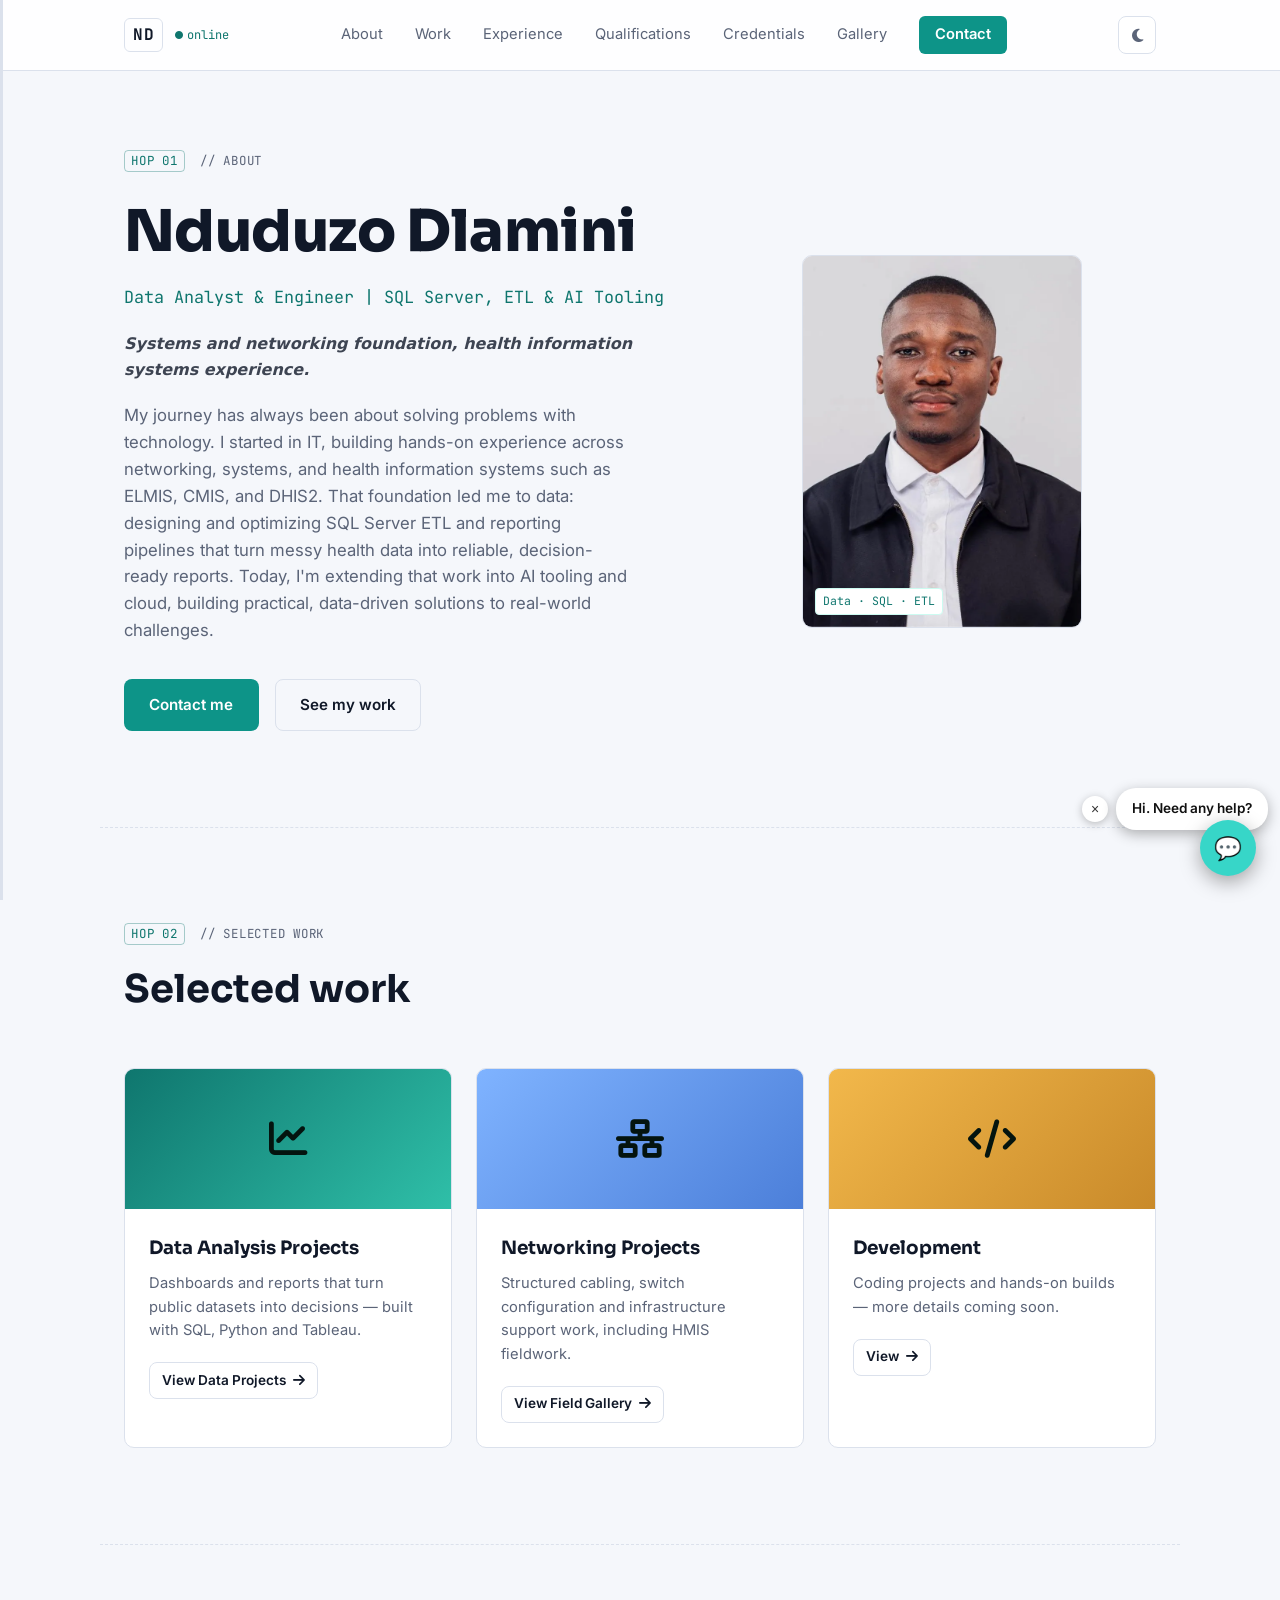
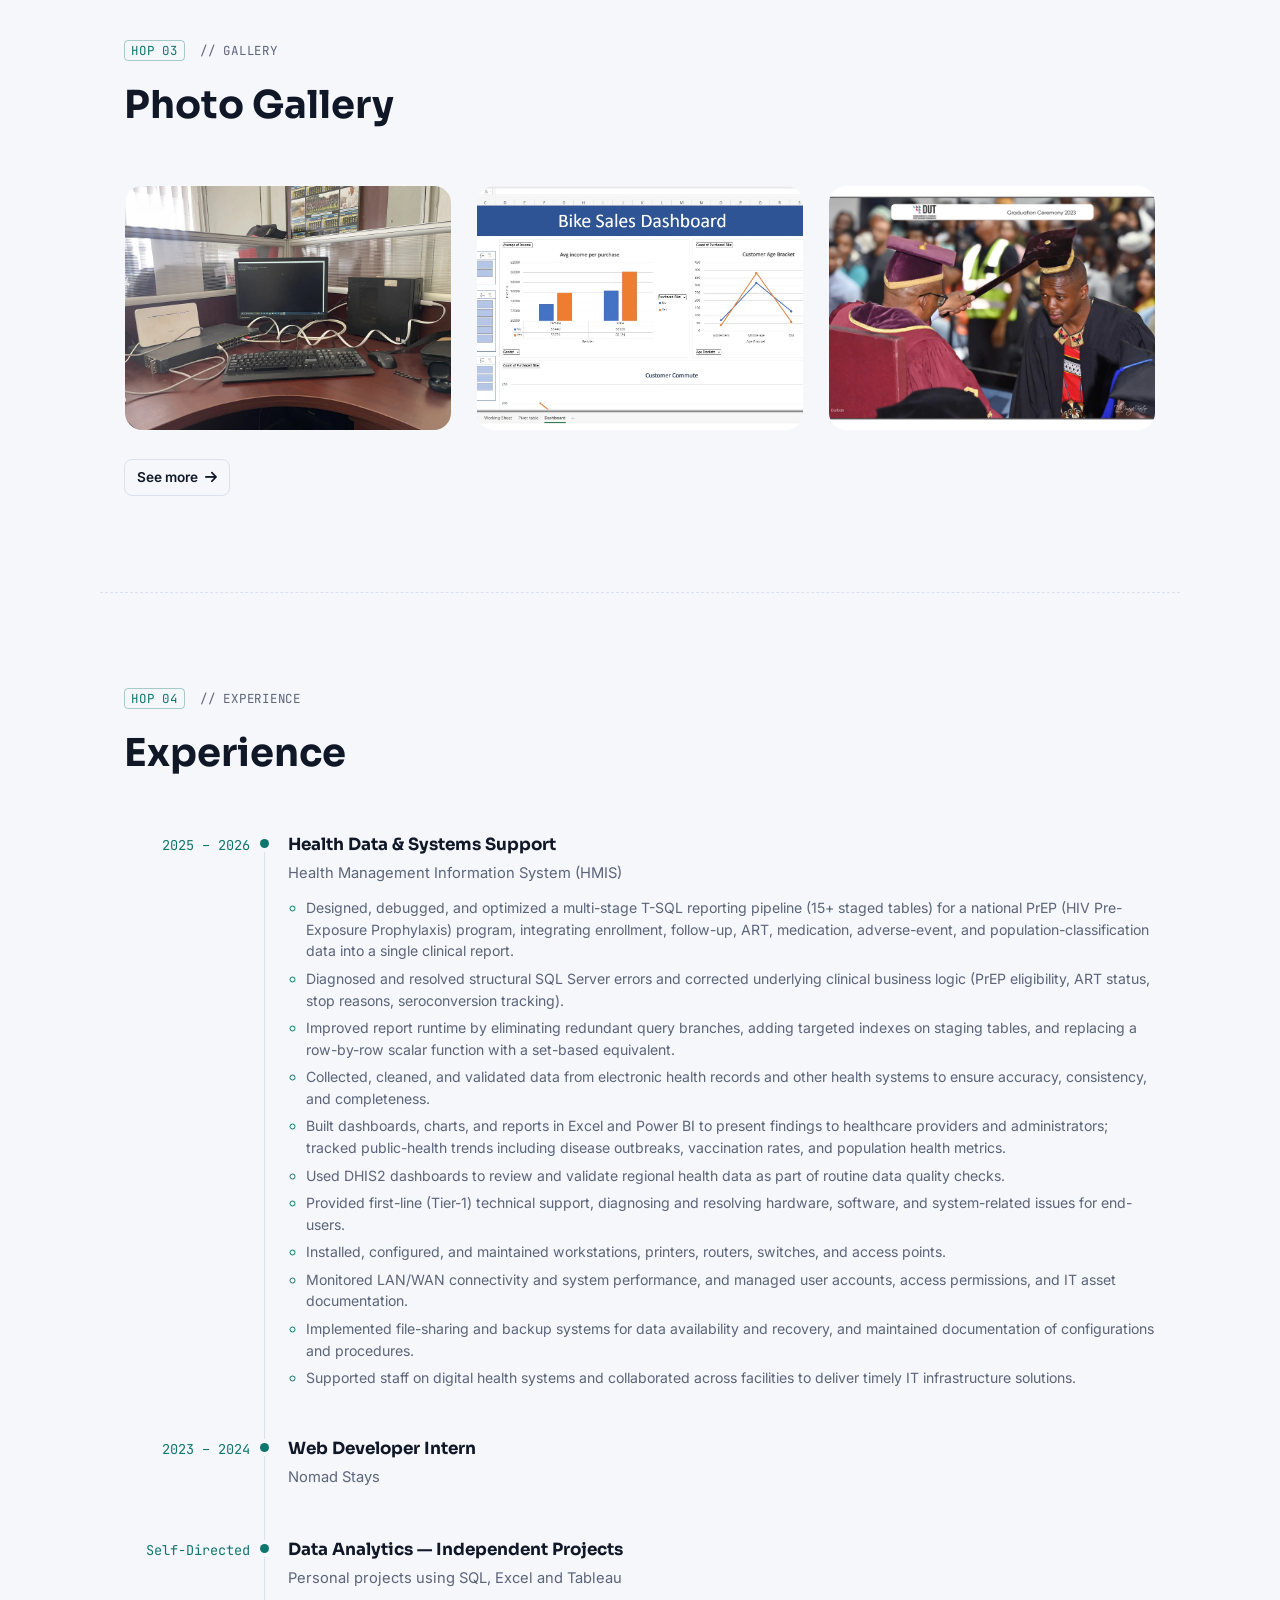
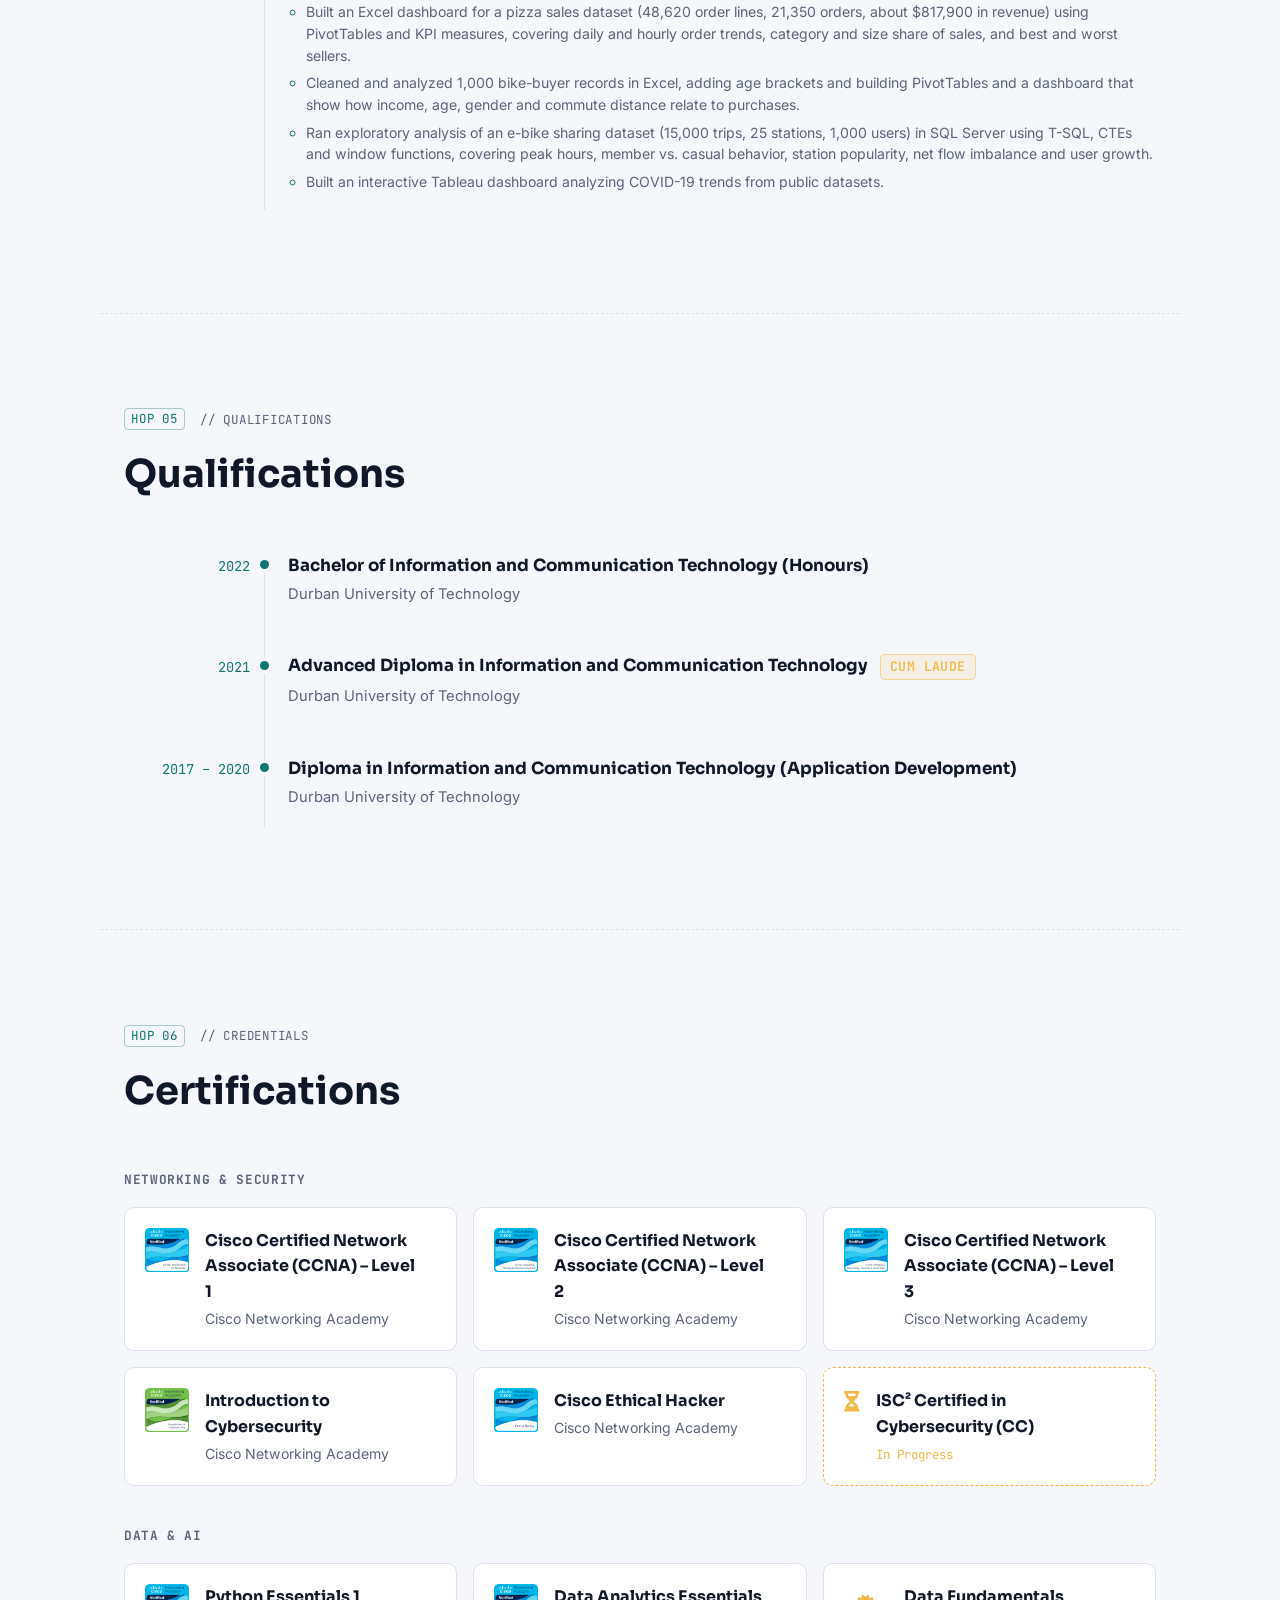
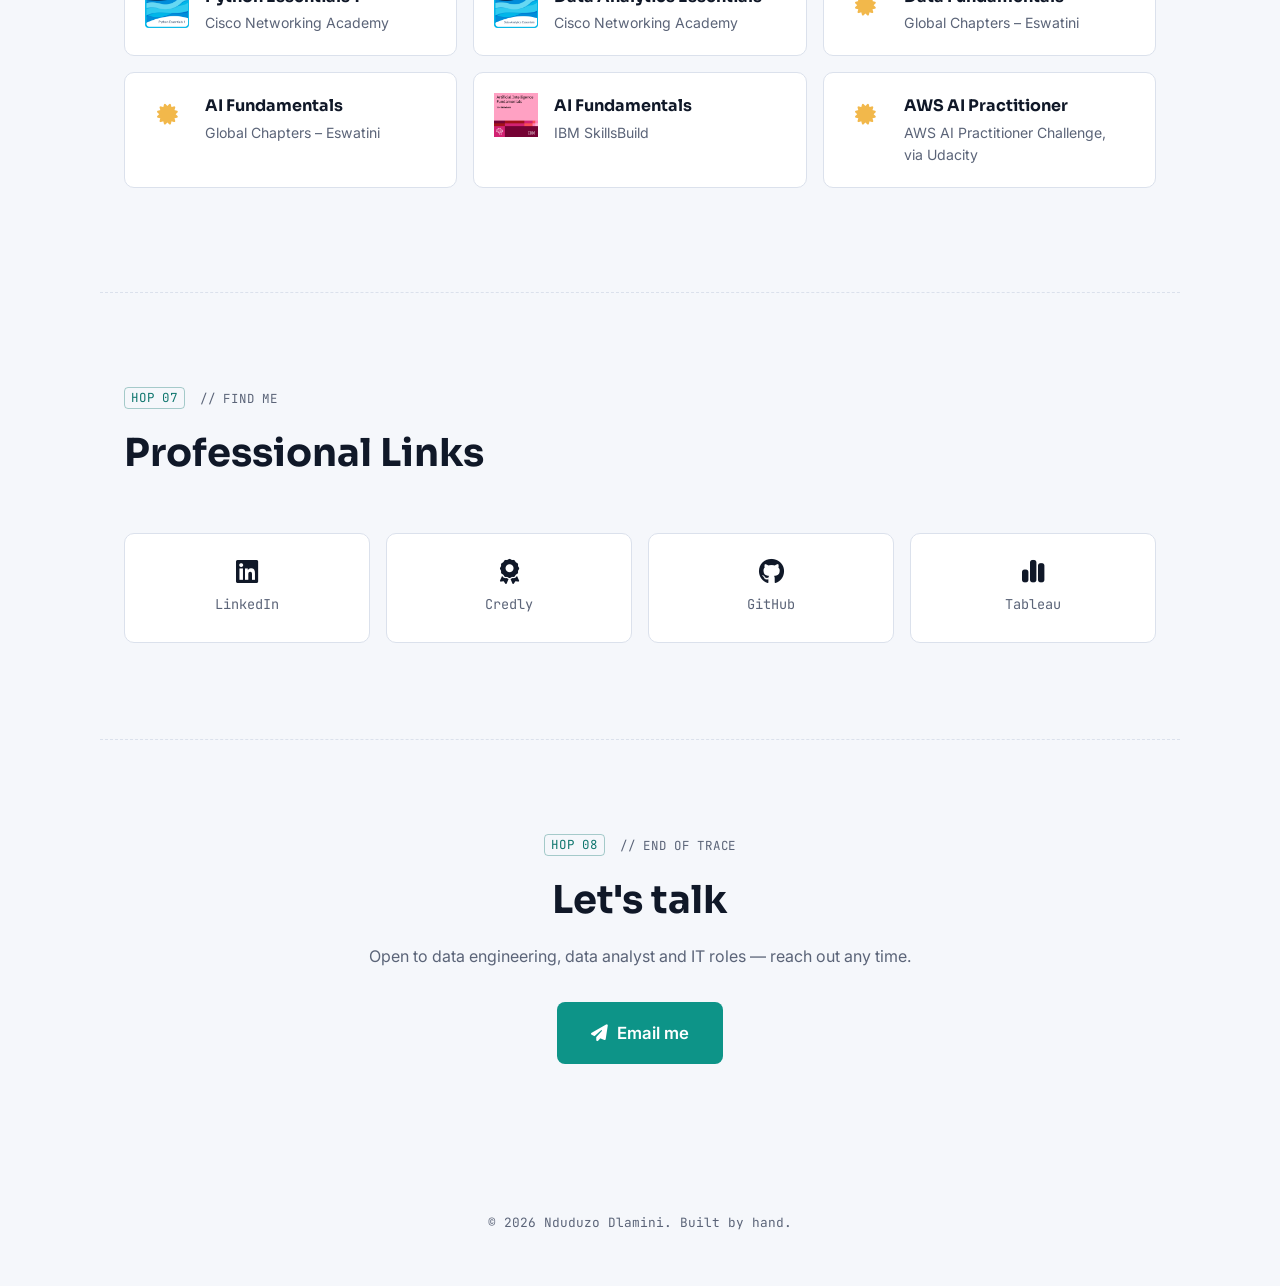
==== commit c0c1d005: "home page updates" ====
--- a/index.html
+++ b/index.html
@@ -3,8 +3,8 @@
 <head>
 <meta charset="UTF-8" />
 <meta name="viewport" content="width=device-width, initial-scale=1.0" />
-<title>Nduduzo Dlamini — Network Engineer &amp; Data Analyst</title>
-<meta name="description" content="Portfolio of Nduduzo Dlamini — network engineer and data analyst turning data into insights and improving network infrastructure." />
+<title>Nduduzo Dlamini — Data Analyst &amp; Engineer | SQL Server, ETL &amp; AI Tooling</title>
+<meta name="description" content="Portfolio of Nduduzo Dlamini — data analyst and engineer working with SQL Server, ETL pipelines and AI tooling, with a systems and networking foundation and health information systems experience." />
 
 <link rel="icon" type="image/webp" href="assets/gallery/dp.webp">
 <link rel="preconnect" href="https://fonts.googleapis.com">
@@ -64,19 +64,15 @@
       <div class="hero__text">
         <p class="eyebrow"><span class="hop">hop 01</span> // about</p>
         <h1 class="hero__title">Nduduzo Dlamini</h1>
-        <p class="hero__role">Network Engineer | Data Analyst  | System Administrator</p>
+        <p class="hero__role">Data Analyst &amp; Engineer | SQL Server, ETL &amp; AI Tooling</p>
+        <p class="hero__subtitle" style="margin:-0.25rem 0 1.25rem;font-size:1rem;opacity:.8;"><i><strong>Systems and networking foundation, health information systems experience.</strong></i></p>
         <p class="hero__bio">
-
-           I build, secure, and maintain reliable IT infrastructures,
-           with a focus on network engineering, systems administration, 
-           and technical support. Combining my IT background with data
-           analysis, I transform complex technical and operational data 
-           into actionable insights that support better decision-making.
-           I’m passionate about using technology, data, and problem-solving
-           to build efficient systems and create meaningful real-world impact.
-
-
-          
+          My journey has always been about solving problems with technology. I started in IT, building
+          hands-on experience across networking, systems, and health information systems such as ELMIS,
+          CMIS, and DHIS2. That foundation led me to data: designing and optimizing SQL Server ETL and
+          reporting pipelines that turn messy health data into reliable, decision-ready reports. Today,
+          I'm extending that work into AI tooling and cloud, building practical, data-driven solutions
+          to real-world challenges.
         </p>
         <div class="hero__actions">
           <a href="#contact" class="btn btn--primary">Contact me</a>
@@ -86,7 +82,7 @@
       <div class="hero__portrait">
         <div class="portrait-frame">
           <img src="assets/profile.webp" alt="Portrait of Nduduzo Dlamini" onerror="this.parentElement.classList.add('portrait-frame--empty')" />
-          <span class="portrait-tag">IT · Data Analyst</span>
+          <span class="portrait-tag">Data · SQL · ETL</span>
         </div>
       </div>
     </div>
@@ -194,6 +190,10 @@
 
     </div>
 
+    <div class="gallery-preview__more">
+      <a href="gallery.html" class="btn btn--small">See more <i class="fa-solid fa-arrow-right"></i></a>
+    </div>
+
 </section>
   <!-- ============ EXPERIENCE ============ -->
   <section class="experience" id="experience">
@@ -202,22 +202,22 @@
 
     <ol class="timeline">
       <li class="timeline__item">
-        <span class="timeline__year">2025 – Present</span>
+        <span class="timeline__year">2025 – 2026</span>
         <div class="timeline__body">
           <h3>Health Data & Systems Support</h3>
           <p>Health Management Information System (HMIS)</p>
           <ul class="timeline__responsibilities">
+            <li>Designed, debugged, and optimized a multi-stage T-SQL reporting pipeline (15+ staged tables) for a national PrEP (HIV Pre-Exposure Prophylaxis) program, integrating enrollment, follow-up, ART, medication, adverse-event, and population-classification data into a single clinical report.</li>
+            <li>Diagnosed and resolved structural SQL Server errors and corrected underlying clinical business logic (PrEP eligibility, ART status, stop reasons, seroconversion tracking).</li>
+            <li>Improved report runtime by eliminating redundant query branches, adding targeted indexes on staging tables, and replacing a row-by-row scalar function with a set-based equivalent.</li>
+            <li>Collected, cleaned, and validated data from electronic health records and other health systems to ensure accuracy, consistency, and completeness.</li>
+            <li>Built dashboards, charts, and reports in Excel and Power BI to present findings to healthcare providers and administrators; tracked public-health trends including disease outbreaks, vaccination rates, and population health metrics.</li>
+            <li>Used DHIS2 dashboards to review and validate regional health data as part of routine data quality checks.</li>
             <li>Provided first-line (Tier-1) technical support, diagnosing and resolving hardware, software, and system-related issues for end-users.</li>
             <li>Installed, configured, and maintained workstations, printers, routers, switches, and access points.</li>
             <li>Monitored LAN/WAN connectivity and system performance, and managed user accounts, access permissions, and IT asset documentation.</li>
             <li>Implemented file-sharing and backup systems for data availability and recovery, and maintained documentation of configurations and procedures.</li>
             <li>Supported staff on digital health systems and collaborated across facilities to deliver timely IT infrastructure solutions.</li>
-            <li>Diagnosed and resolved structural SQL Server errors and corrected underlying clinical business logic (PrEP eligibility, ART status, stop reasons, seroconversion tracking).</li>
-            <li>mproved report runtime by eliminating redundant query branches, adding targeted indexes on staging tables, and replacing a row-by-row scalar function with a set-based equivalent.</li>
-            <li>Collected, cleaned, and validated data from electronic health records and other health systems to ensure accuracy, consistency, and completeness.</li>
-            <li>Built dashboards, charts, and reports in Excel and Power BI to present findings to healthcare providers and administrators; tracked public-health trends including disease outbreaks, vaccination rates, and population health metrics.</li>
-            <li>Used DHIS2 dashboards to review and validate regional health data as part of routine data quality checks.</li>
-            <li>Designed, debugged, and optimized a multi-stage T-SQL reporting pipeline (15+ staged tables) for a national PrEP (HIV Pre-Exposure Prophylaxis) program, integrating enrollment, follow-up, ART, medication, adverse-event, and population-classification data into a single clinical report.</li>
           </ul>
         </div>
       </li>
@@ -443,7 +443,7 @@
   <!-- ============ SOCIAL / LINKS ============ -->
   <section class="social" id="social">
     <p class="eyebrow"><span class="hop">hop 07</span> // find me</p>
-    <h2 class="section-title">Social accounts</h2>
+    <h2 class="section-title">Professional Links</h2>
 
     <div class="social__grid">
       <a href="https://www.linkedin.com/in/nduduzo-dlamini-66035324b" class="social-link" target="_blank" rel="noopener">
@@ -465,7 +465,7 @@
   <section class="contact" id="contact">
     <p class="eyebrow"><span class="hop">hop 08</span> // end of trace</p>
     <h2 class="section-title">Let's talk</h2>
-    <p class="contact__lede">Open to network support, data analyst and IT roles — reach out any time.</p>
+    <p class="contact__lede">Open to data engineering, data analyst and IT roles — reach out any time.</p>
     <a href="mailto:nduduzo1900@proton.me" class="btn btn--primary btn--large">
       <i class="fa-solid fa-paper-plane"></i> Email me
     </a>
--- a/css/style.css
+++ b/css/style.css
@@ -428,6 +428,10 @@
 /* ============================================================
    GALLERY
    ============================================================ */
+.gallery-preview__more {
+  margin-top: 1.75rem;
+}
+
 .gallery-preview-grid{
     display:grid;
     grid-template-columns:repeat(3,1fr);
@@ -1484,25 +1488,75 @@
 
 /* ================================
    CERTIFICATE PDF MODAL
+   - Backdrop follows the site theme (dark by default, light when
+     data-theme="light"). The PDF viewer inside the iframe is drawn by
+     the browser and keeps its own look; only the area around it themes.
+   - The close button sits in its own strip ABOVE the frame so it never
+     covers the PDF viewer's toolbar icons (download/print/etc.).
 ================================ */
 
 .pdf-modal {
+  --pdf-strip-top: 40px;    /* room for the close button above the PDF */
+  --pdf-strip-bottom: 44px; /* room for the "Open PDF directly" link */
+
   position: fixed;
   inset: 0;
-  background: rgba(0, 0, 0, 0.97);
+  box-sizing: border-box;
+  background: rgba(11, 18, 32, 0.97);
   display: none;
   justify-content: center;
   align-items: center;
   z-index: 9999;
-  padding: 20px;
-}
-
+  padding: var(--pdf-strip-top) 20px var(--pdf-strip-bottom);
+}
+
+:root[data-theme="light"] .pdf-modal {
+  background: rgba(245, 247, 251, 0.97);
+}
+
+.pdf-modal.active {
+  display: flex;
+}
+
+/* Close button: round chip with its own background + border so the X
+   is clearly visible on either backdrop */
 .pdf-modal .lightbox-close {
   z-index: 10;
-}
-
-.pdf-modal.active {
+  top: 4px;
+  right: 20px;
+  width: 32px;
+  height: 32px;
   display: flex;
+  align-items: center;
+  justify-content: center;
+  padding: 0;
+  font-size: 0;      /* hide the text glyph; the X is drawn below so it is exactly centred */
+  line-height: 0;
+  color: var(--text);
+  background: var(--surface);
+  border: 1px solid var(--border);
+  border-radius: 50%;
+}
+
+.pdf-modal .lightbox-close::before,
+.pdf-modal .lightbox-close::after {
+  content: "";
+  position: absolute;
+  top: 50%;
+  left: 50%;
+  width: 14px;
+  height: 2px;
+  border-radius: 1px;
+  background: currentColor;
+}
+
+.pdf-modal .lightbox-close::before { transform: translate(-50%, -50%) rotate(45deg); }
+.pdf-modal .lightbox-close::after  { transform: translate(-50%, -50%) rotate(-45deg); }
+
+.pdf-modal .lightbox-close:hover,
+.pdf-modal .lightbox-close:focus-visible {
+  border-color: var(--accent);
+  color: var(--accent);
 }
 
 .pdf-modal__frame {
@@ -1516,7 +1570,7 @@
 
 .pdf-modal__fallback {
   position: absolute;
-  bottom: 14px;
+  bottom: 12px;
   left: 50%;
   transform: translateX(-50%);
   z-index: 10;
@@ -1527,15 +1581,21 @@
   text-underline-offset: 3px;
 }
 
+.pdf-modal__fallback:hover {
+  color: var(--accent);
+}
+
 @media (max-width: 650px) {
   .pdf-modal {
-    padding: 10px;
-    padding-top: calc(env(safe-area-inset-top, 0px) + 54px);
+    --pdf-strip-top: calc(env(safe-area-inset-top, 0px) + 62px);
+    --pdf-strip-bottom: calc(env(safe-area-inset-bottom, 0px) + 40px);
+    padding-left: 10px;
+    padding-right: 10px;
   }
 
   .pdf-modal .lightbox-close {
-    top: calc(env(safe-area-inset-top, 0px) + 12px);
-    right: 15px;
+    top: calc(env(safe-area-inset-top, 0px) + 10px);
+    right: 12px;
   }
 }
 
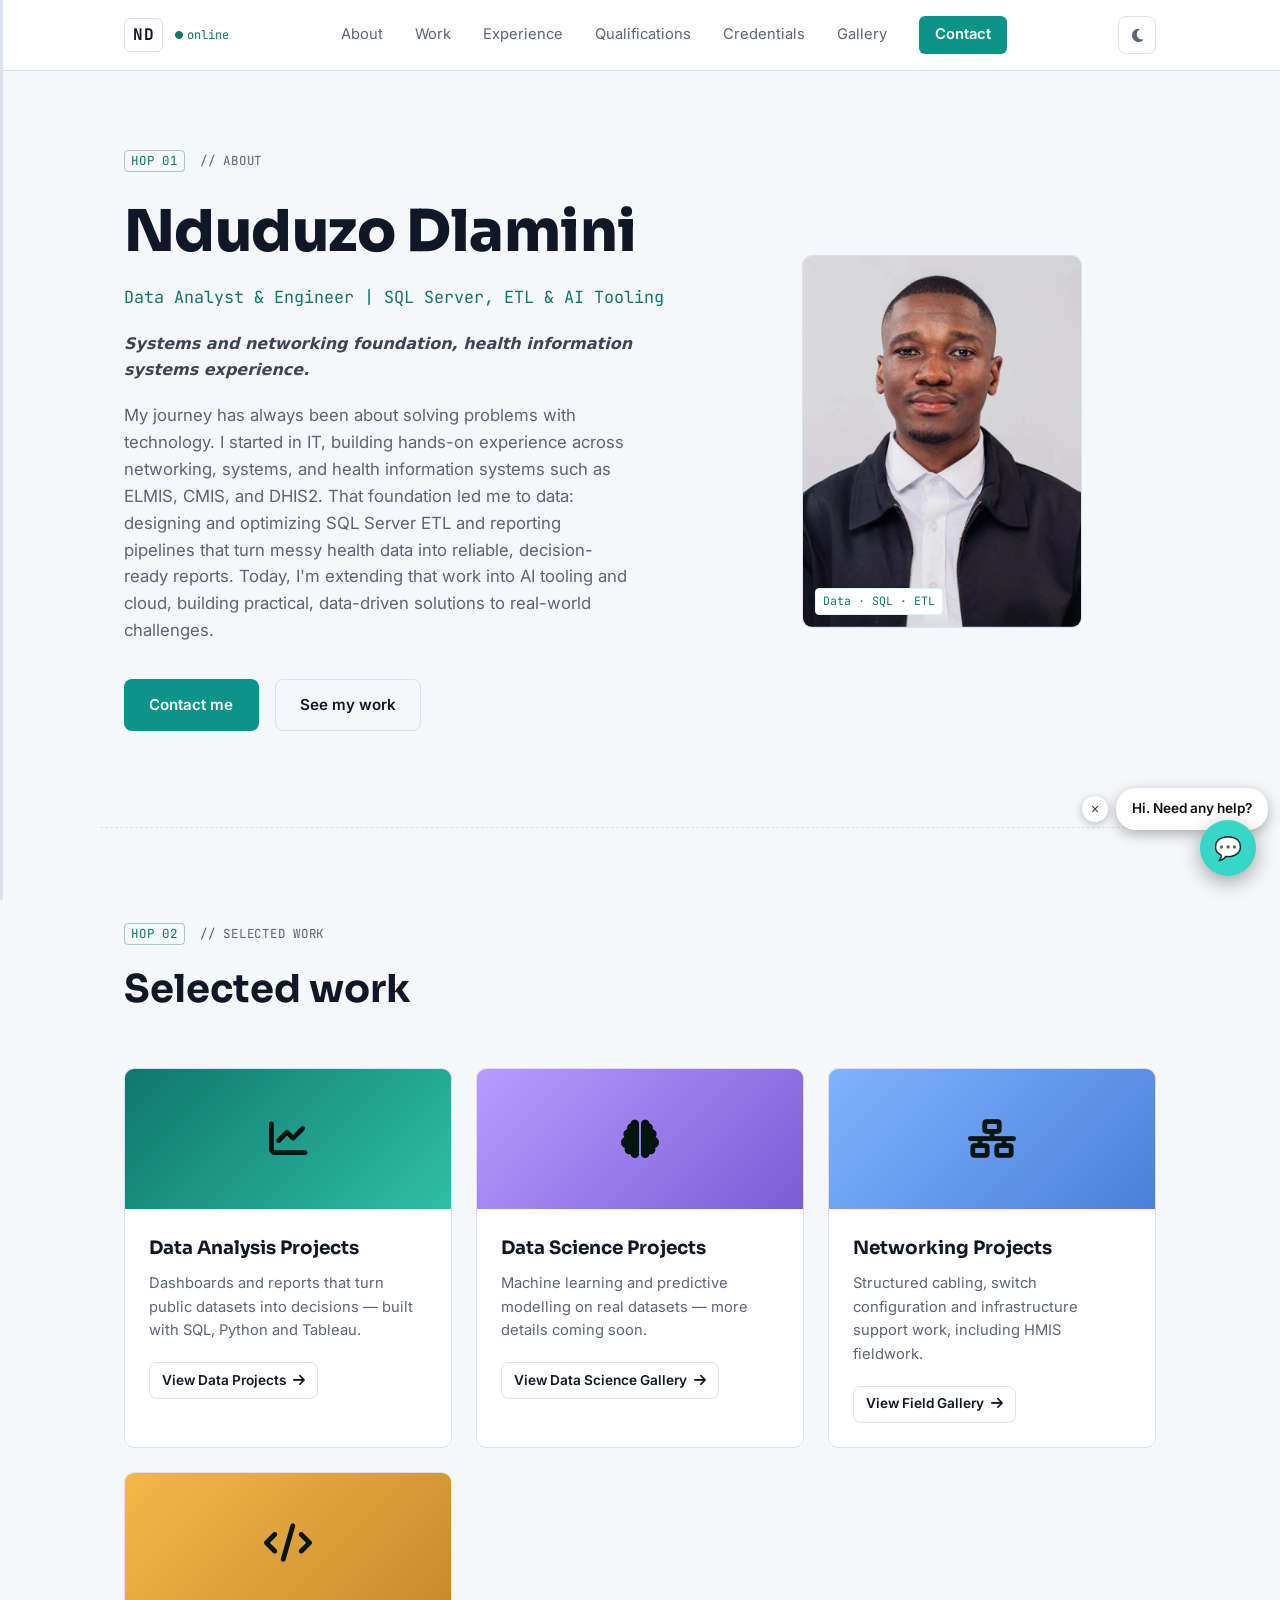
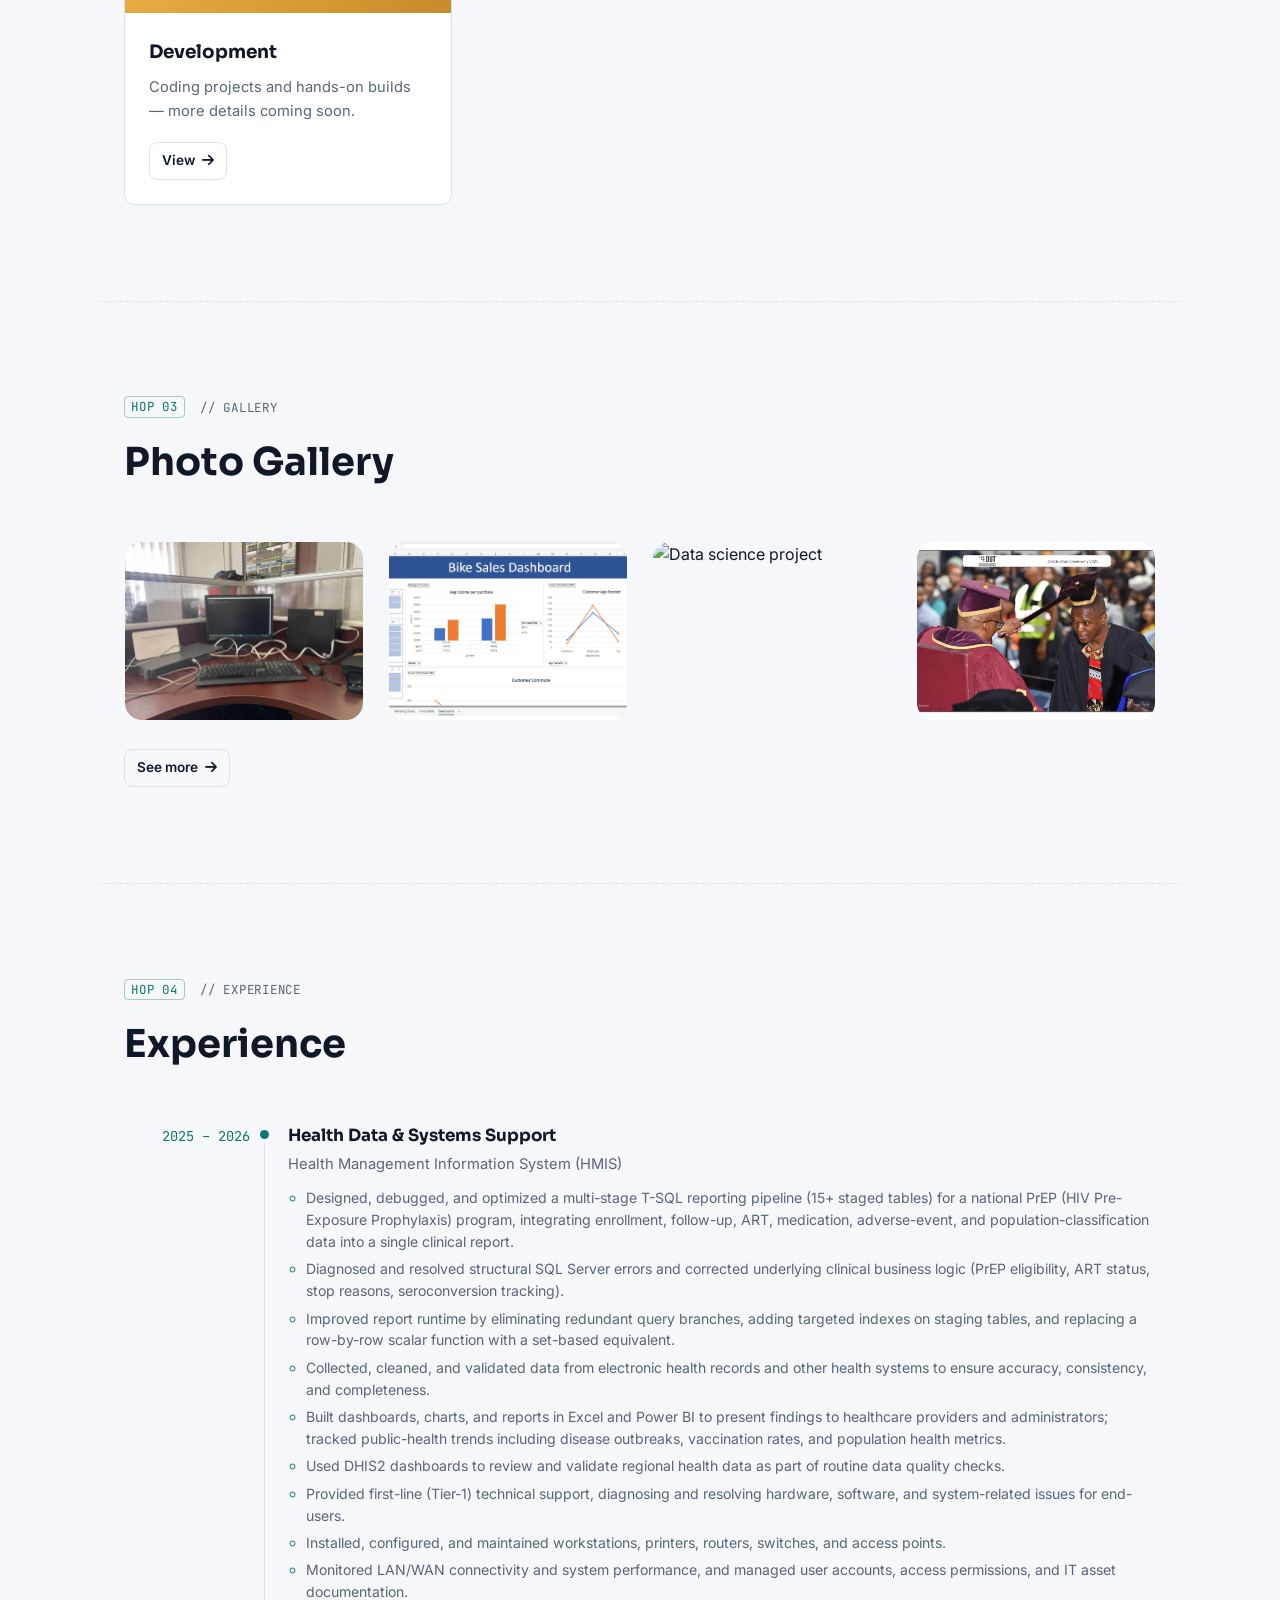
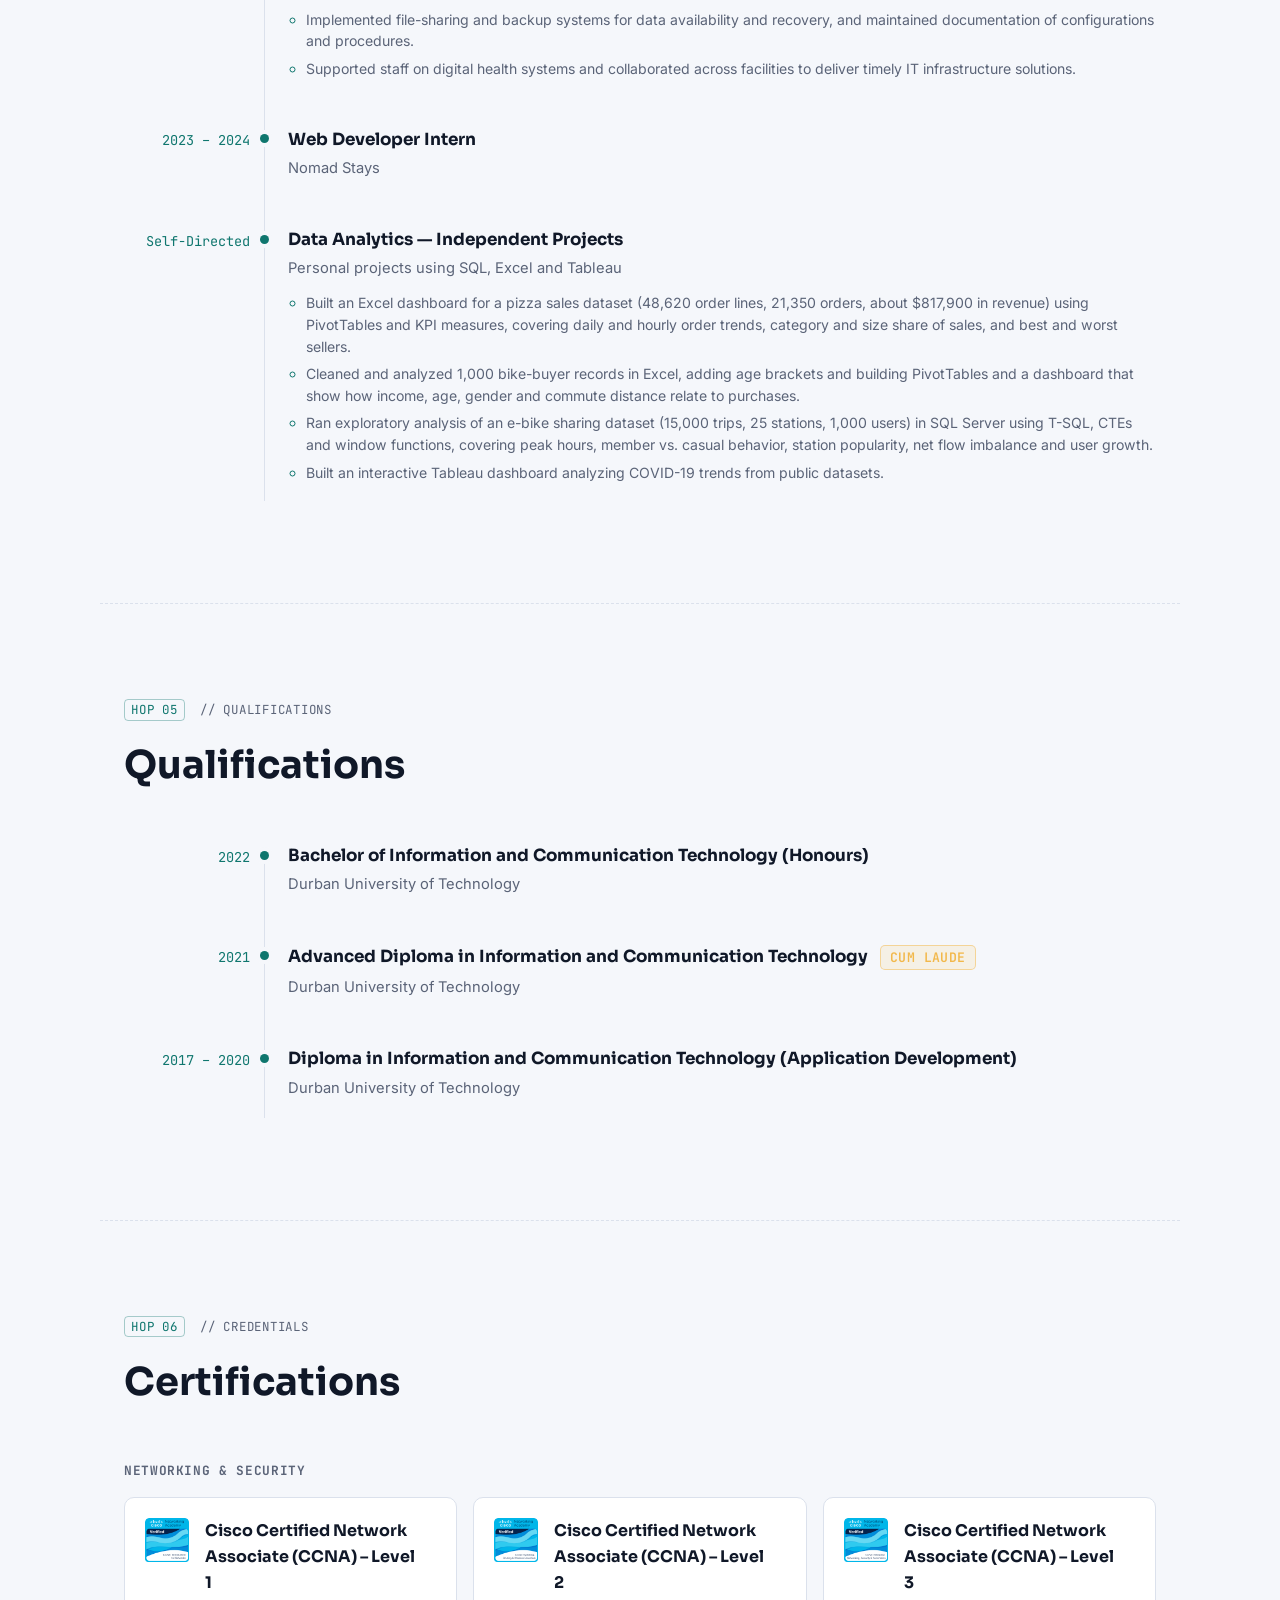
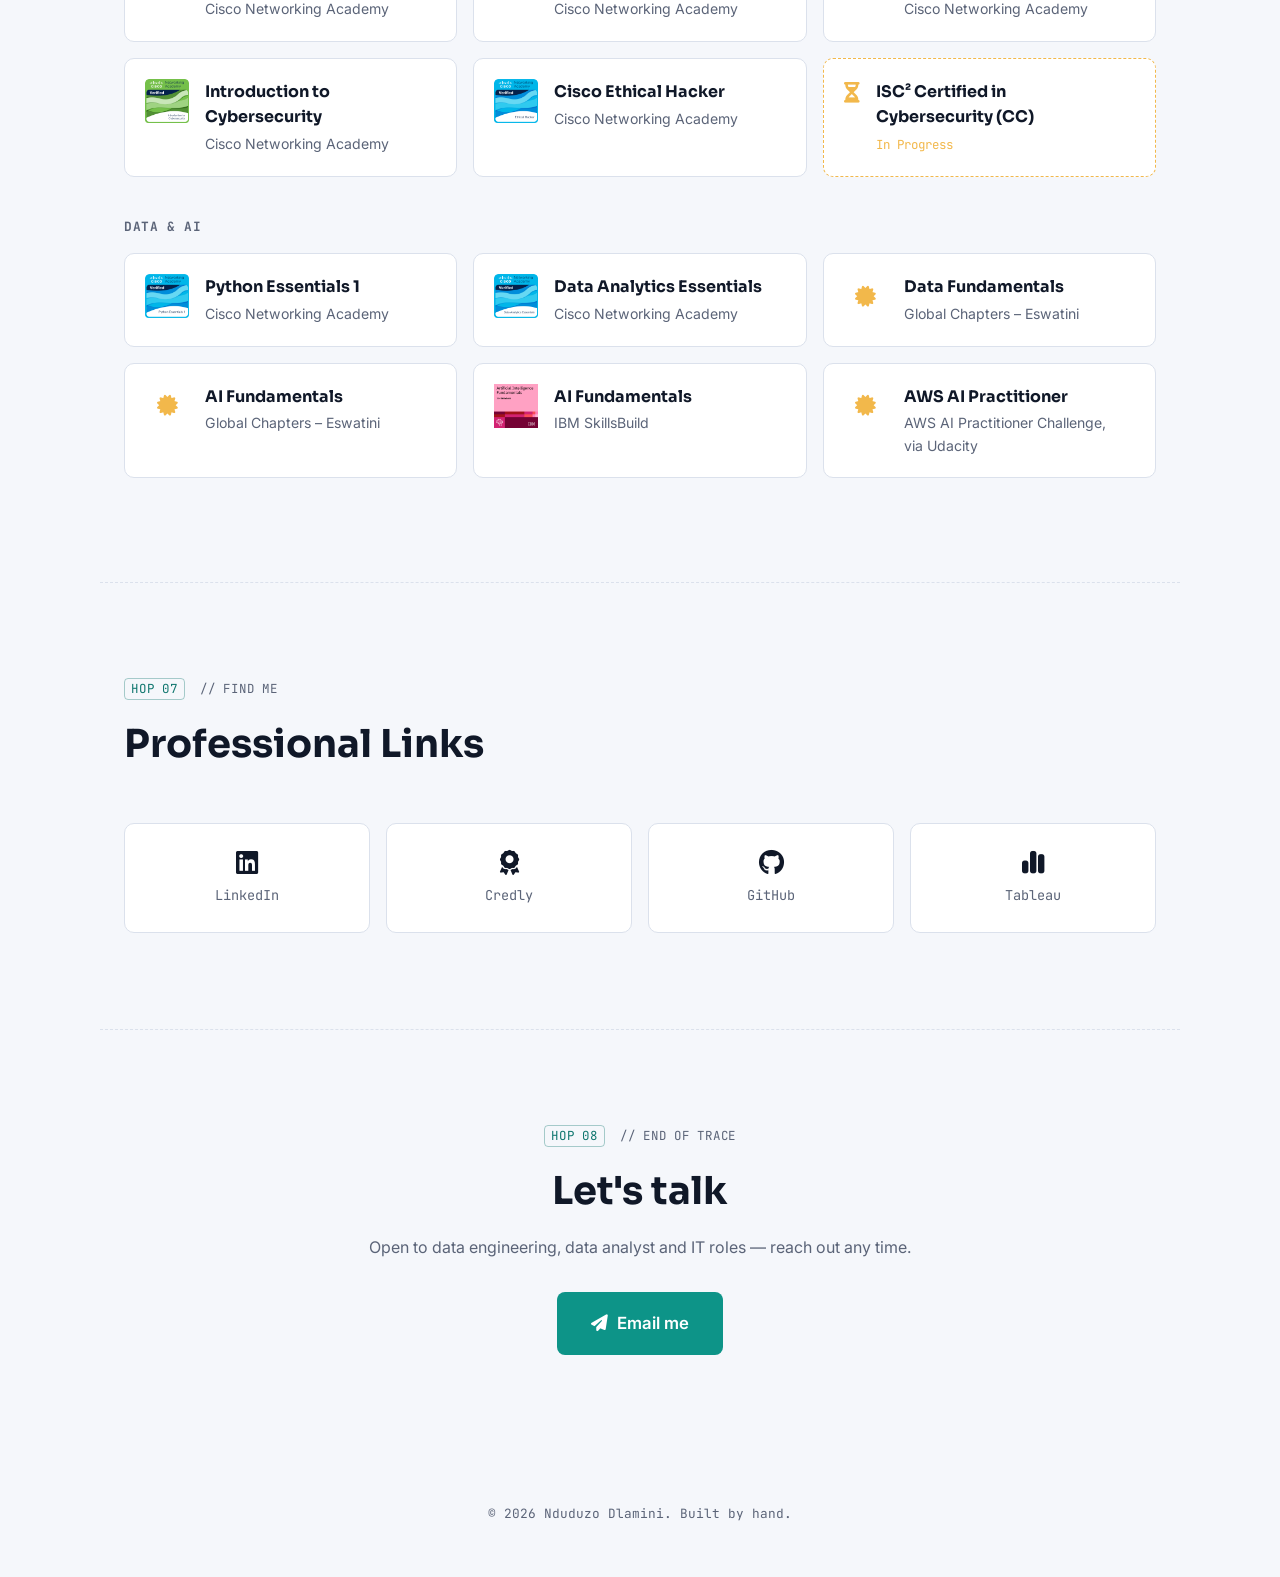
==== commit 2ca48913: "portfolio projects updates" ====
--- a/index.html
+++ b/index.html
@@ -20,7 +20,7 @@
     }
   })();
 </script>
-<link rel="stylesheet" href="css/style.css?v=21" />
+<link rel="stylesheet" href="css/style.css?v=23" />
 <link rel="stylesheet" href="css/chatbot-widget.css?v=3">
 </head>
 <body>
@@ -109,6 +109,19 @@
         </div>
       </article>
 
+      <article class="work-card" id="data-science-projects">
+        <div class="work-card__visual work-card__visual--ds">
+          <i class="fa-solid fa-brain"></i>
+        </div>
+        <div class="work-card__body">
+          <h3>Data Science Projects</h3>
+          <p>Machine learning and predictive modelling on real datasets — more details coming soon.</p>
+          <a href="gallery.html?category=data-science" class="btn btn--small">
+            View Data Science Gallery
+            <i class="fa-solid fa-arrow-right"></i></a>
+        </div>
+      </article>
+
       <article class="work-card" id="networking-projects">
         <div class="work-card__visual work-card__visual--net">
           <i class="fa-solid fa-network-wired"></i>
@@ -172,6 +185,21 @@
           </div>
         </a>
 
+        <a href="gallery.html?category=data-science" class="preview-card">
+        <img src="assets/gallery/data-science.webp" alt="Data science project">
+          <div class="preview-overlay">
+            <h3>
+              Data Science
+            </h3>
+            <p>
+              Machine Learning &amp; Modelling
+            </p>
+            <span>
+              View Data Science Gallery
+            </span>
+          </div>
+        </a>
+
         <a href="gallery.html?category=qualifications" class="preview-card">
         <img src="assets/gallery/Grad.webp" alt="Professional milestone">
 
--- a/css/style.css
+++ b/css/style.css
@@ -411,6 +411,7 @@
   color: var(--on-accent);
 }
 .work-card__visual--data { background: linear-gradient(135deg, var(--accent), #2FBFA8); }
+.work-card__visual--ds   { background: linear-gradient(135deg, #B79CFF, #7C5CD6); }
 .work-card__visual--net  { background: linear-gradient(135deg, #7FB3FF, #4C7FD9); }
 .work-card__visual--dev  { background: linear-gradient(135deg, var(--accent-2), #C98A2A); }
 .work-card__body { padding: 1.5rem; }
@@ -434,9 +435,17 @@
 
 .gallery-preview-grid{
     display:grid;
-    grid-template-columns:repeat(3,1fr);
+    grid-template-columns:repeat(4,1fr);
     gap:24px;
     margin-top:2rem;
+}
+
+@media (max-width:900px){
+  .gallery-preview-grid{ grid-template-columns:repeat(2,1fr); }
+}
+
+@media (max-width:560px){
+  .gallery-preview-grid{ grid-template-columns:1fr; }
 }
 
 .preview-card{
@@ -1364,7 +1373,7 @@
 #lightbox:-webkit-full-screen {
   width: 100vw;
   height: 100vh;
-  background: #000;
+  background: var(--bg); /* follows light/dark theme */
   padding: 0;
 }
 
@@ -1411,6 +1420,23 @@
 #lightbox:fullscreen .lightbox-close,
 #lightbox:-webkit-full-screen .lightbox-close {
   z-index: 10000;
+}
+
+/* Browser-drawn backdrop behind native fullscreen. It is black by default
+   and doesn't reliably inherit CSS variables, so use explicit colours that
+   match each theme. Separate rules per prefix: an unknown selector in a
+   grouped rule would invalidate the whole rule. */
+#lightbox::backdrop {
+  background: #0B1220;
+}
+:root[data-theme="light"] #lightbox::backdrop {
+  background: #F5F7FB;
+}
+#lightbox::-webkit-backdrop {
+  background: #0B1220;
+}
+:root[data-theme="light"] #lightbox::-webkit-backdrop {
+  background: #F5F7FB;
 }
 
 /* ================================
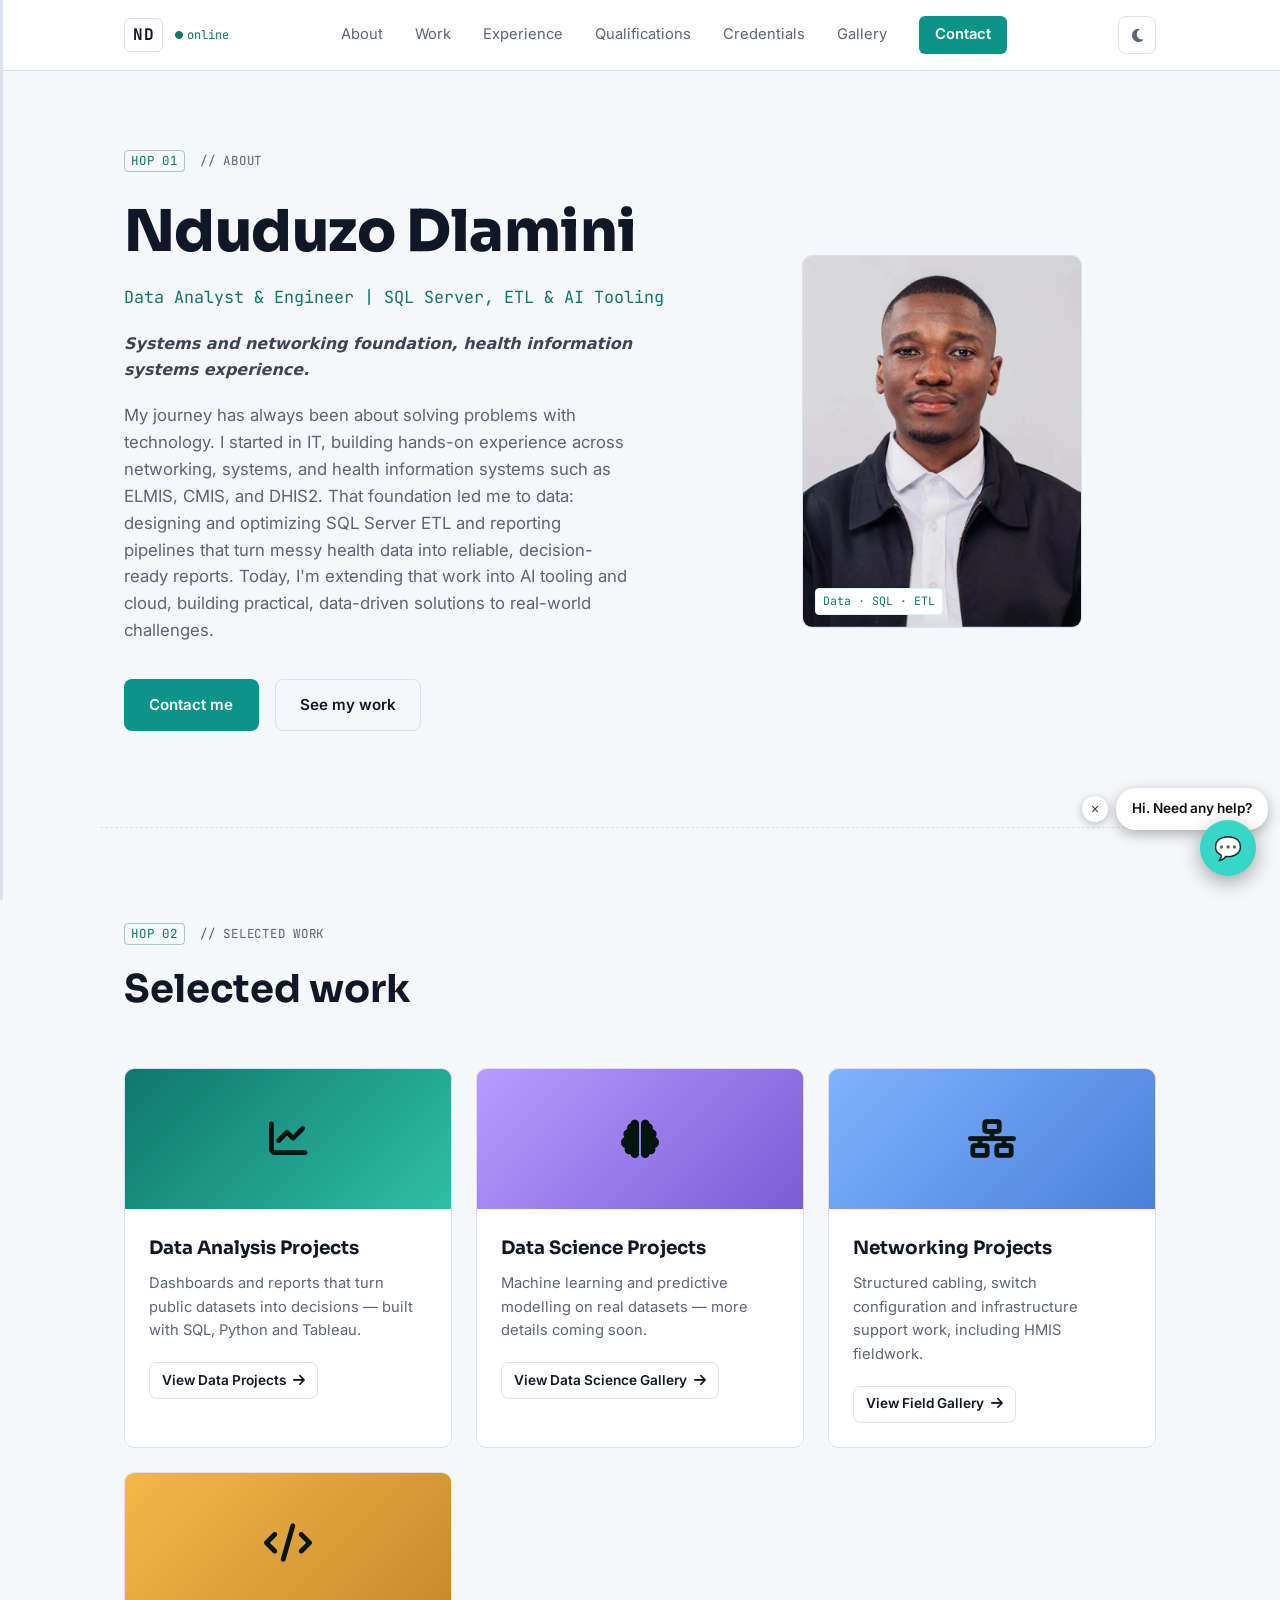
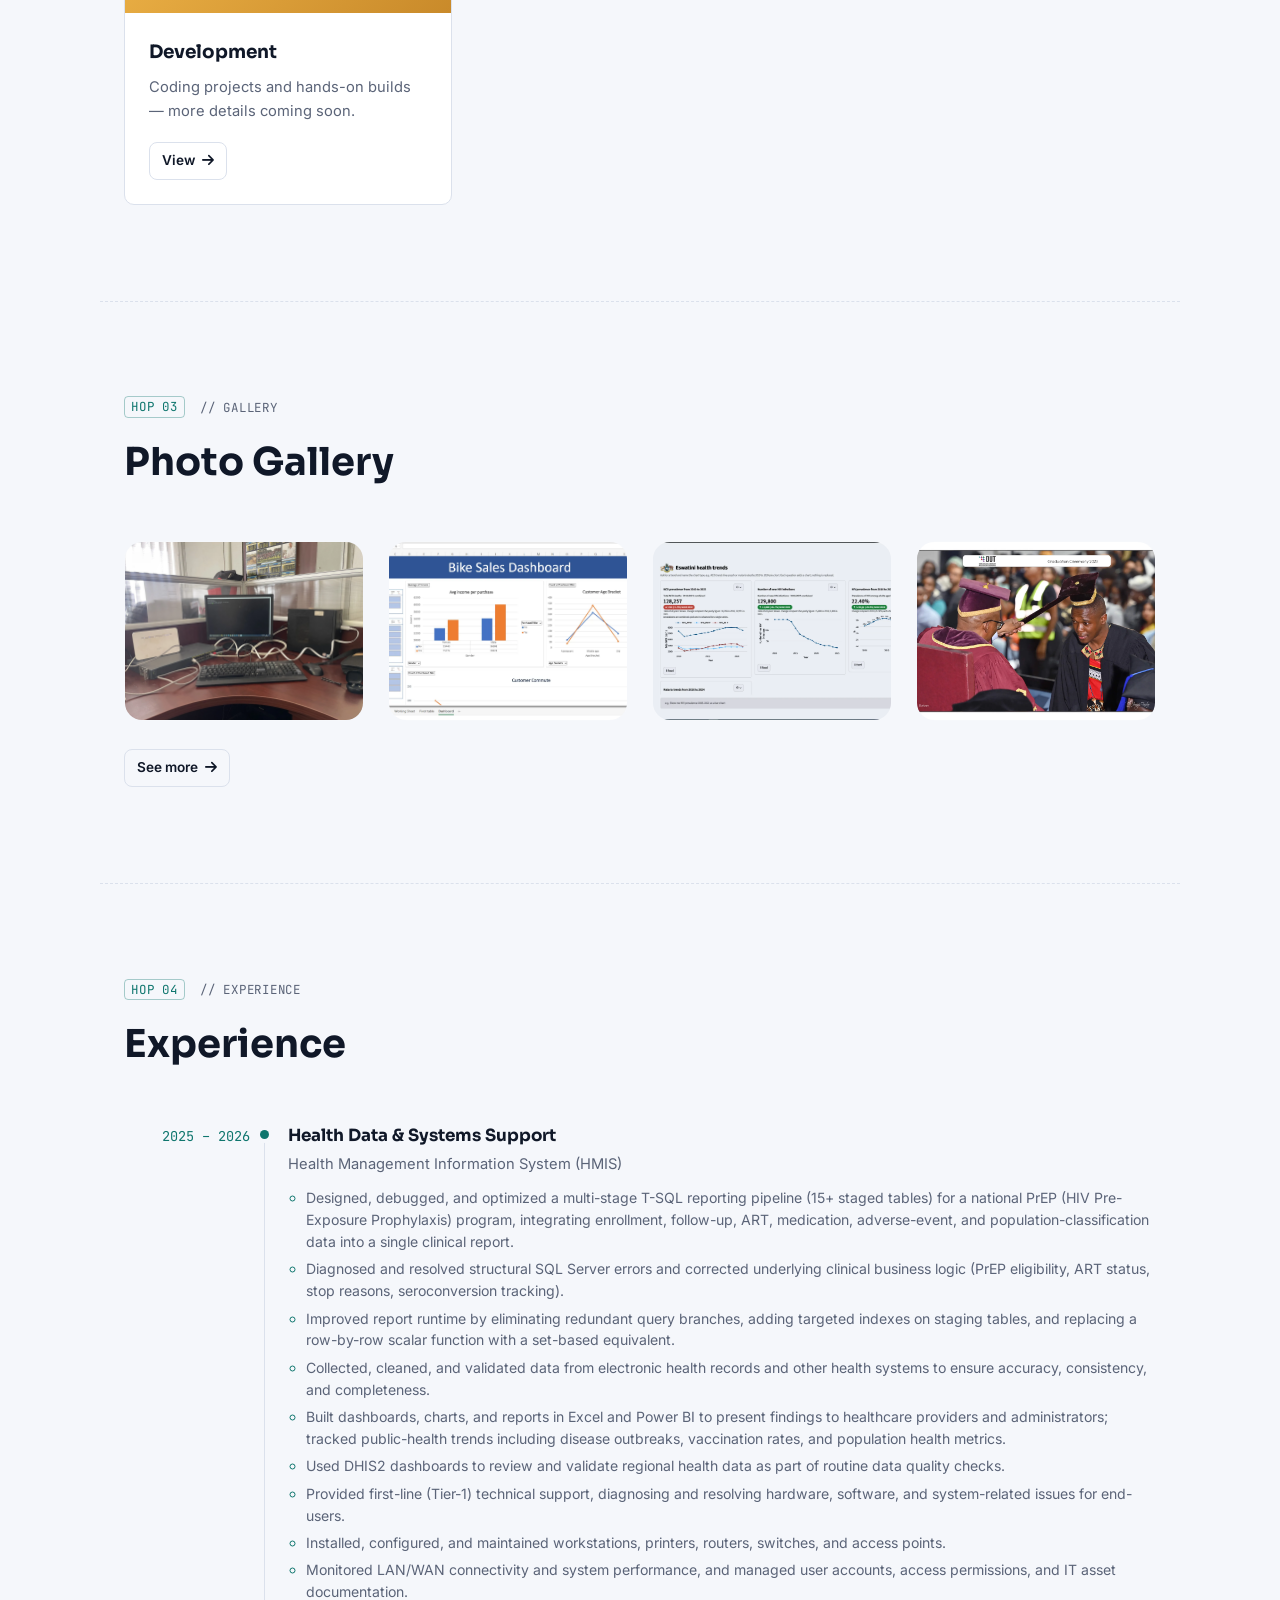
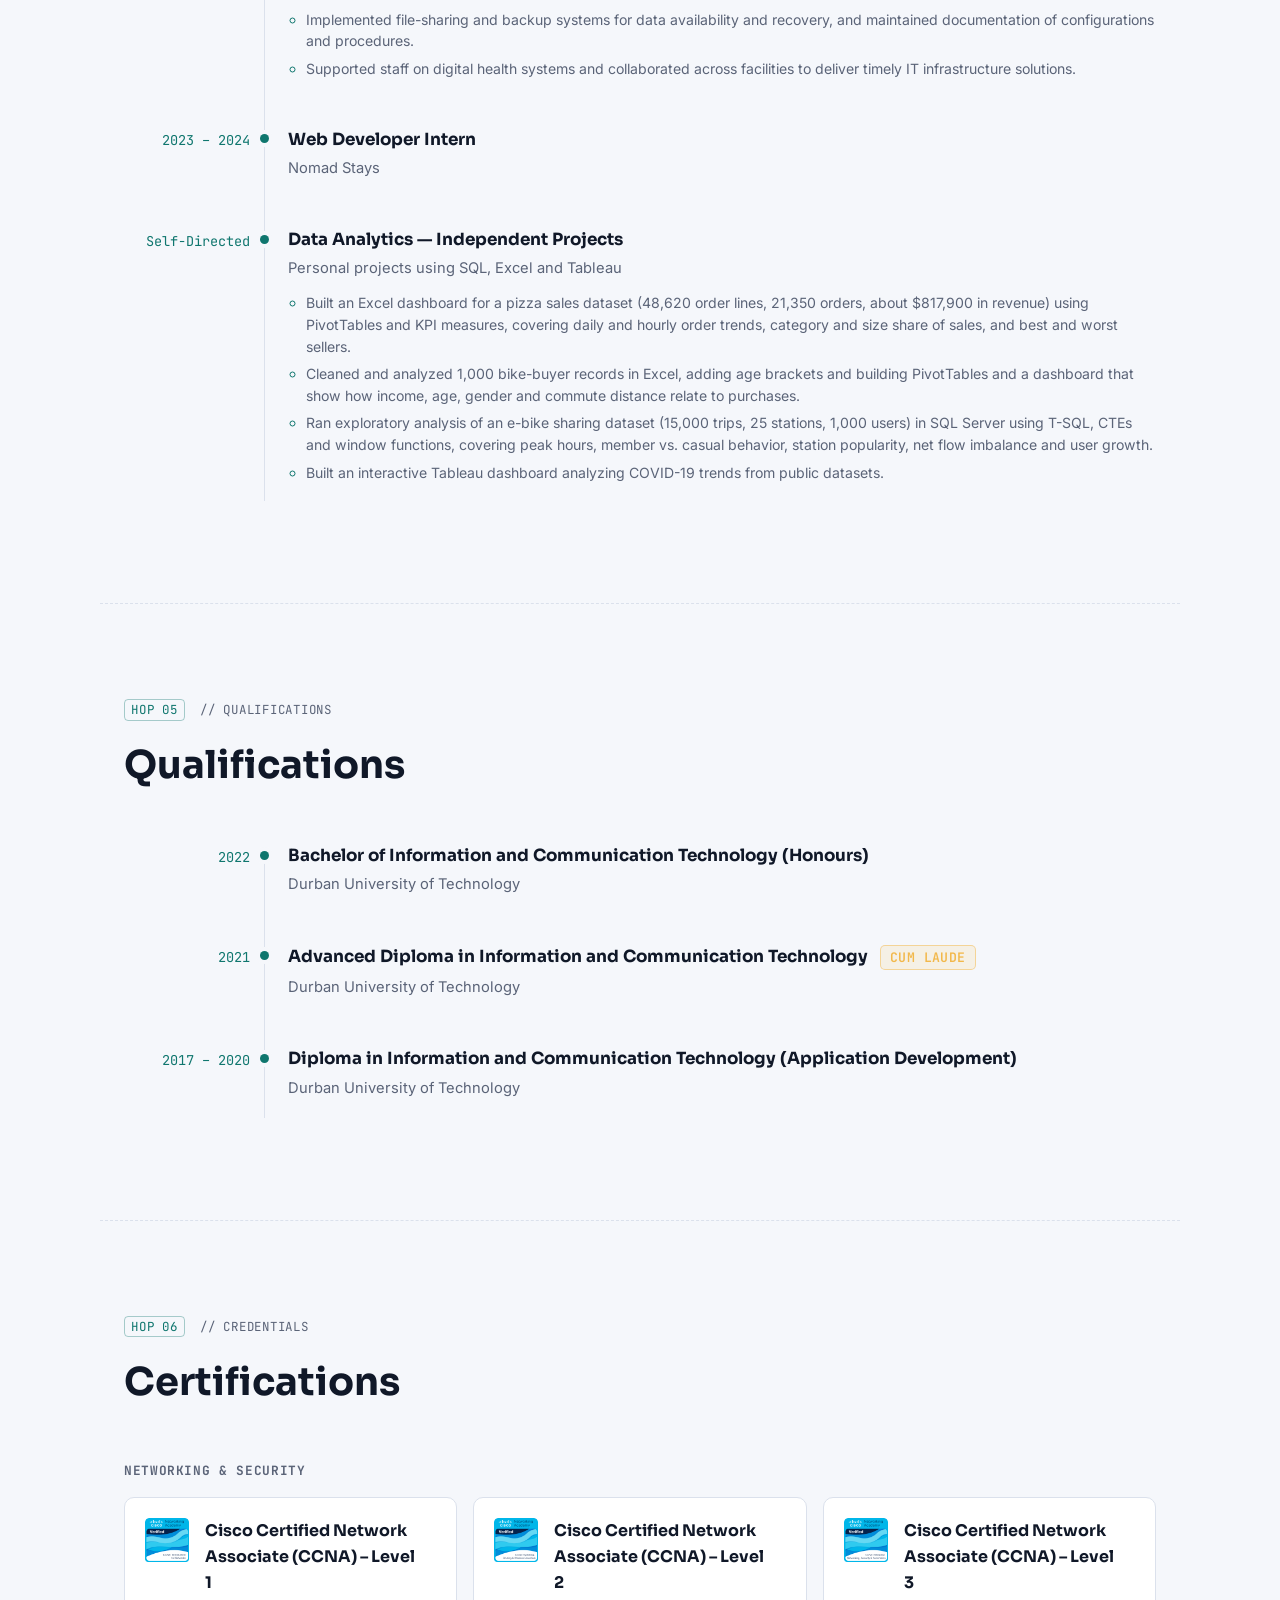
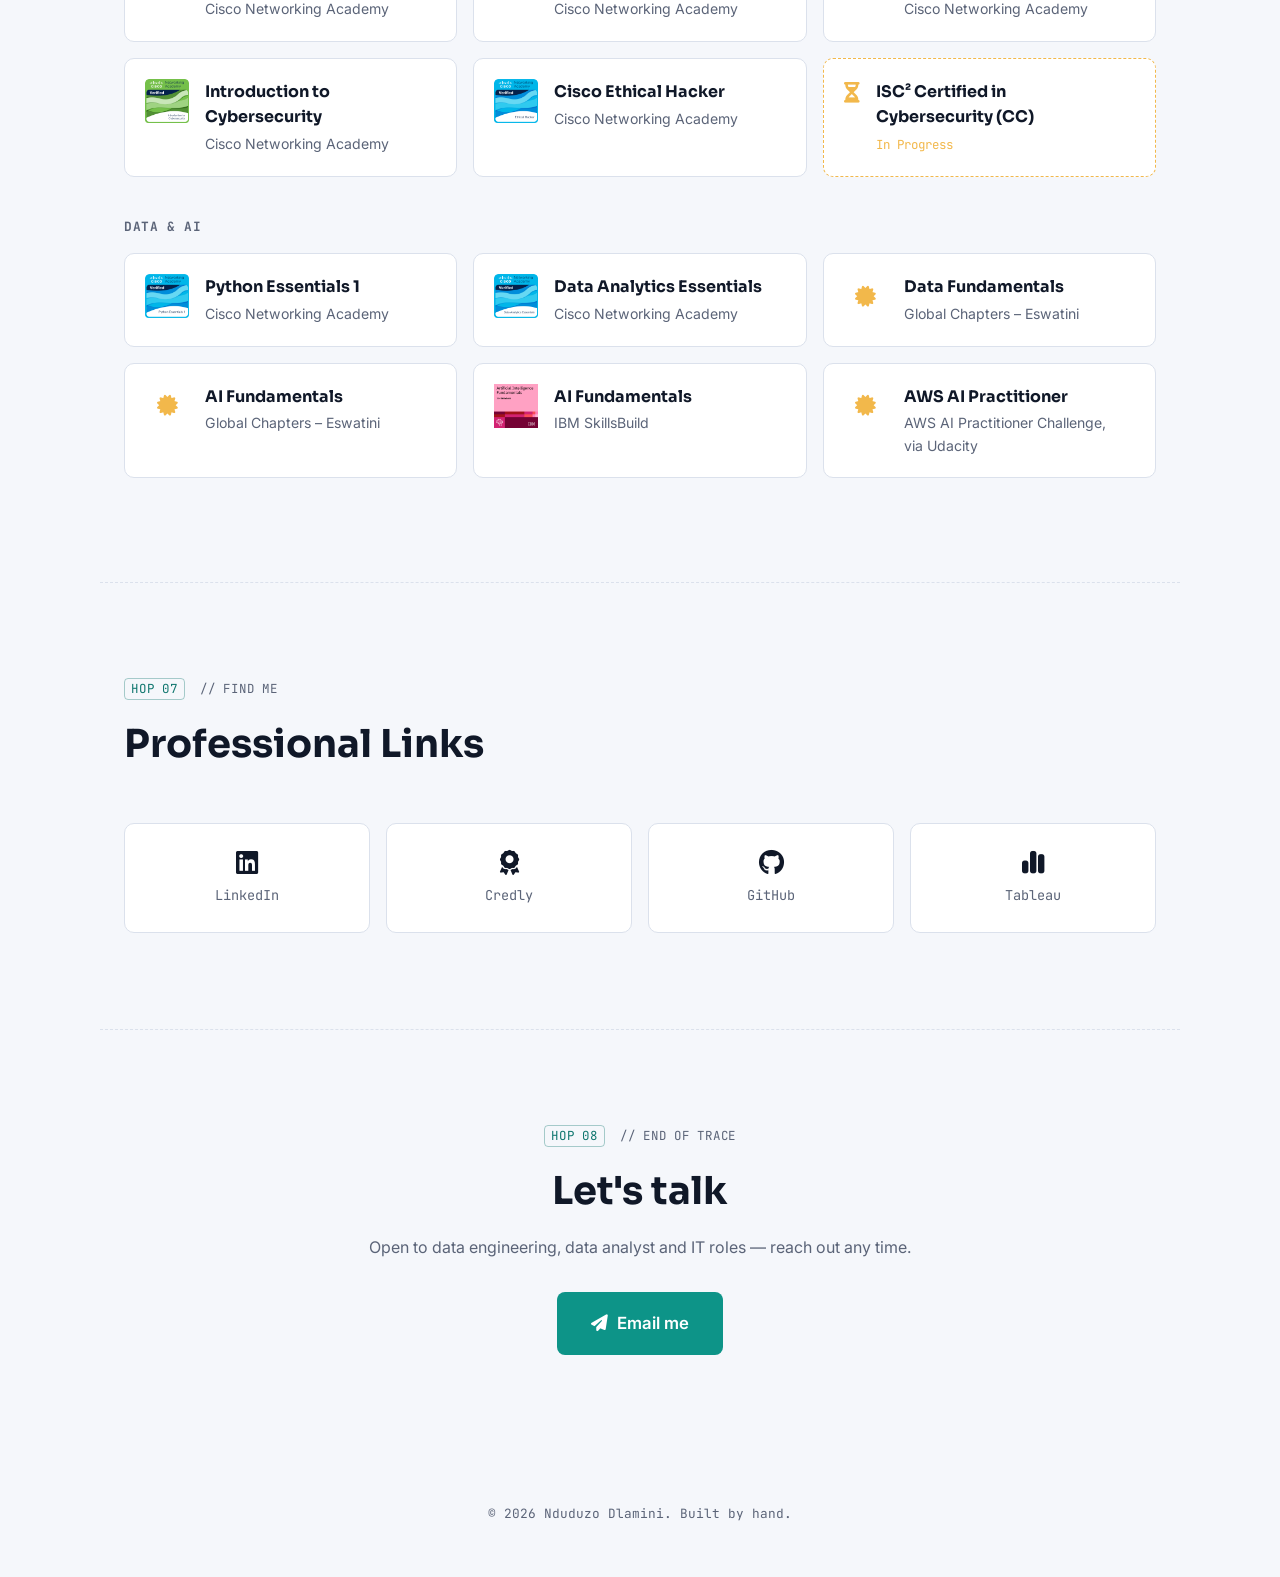
==== commit e5c03335: "data science index png updates" ====
--- a/index.html
+++ b/index.html
@@ -186,7 +186,7 @@
         </a>
 
         <a href="gallery.html?category=data-science" class="preview-card">
-        <img src="assets/gallery/data-science.webp" alt="Data science project">
+        <img src="assets/gallery/dash.webp" alt="Data science project">
           <div class="preview-overlay">
             <h3>
               Data Science
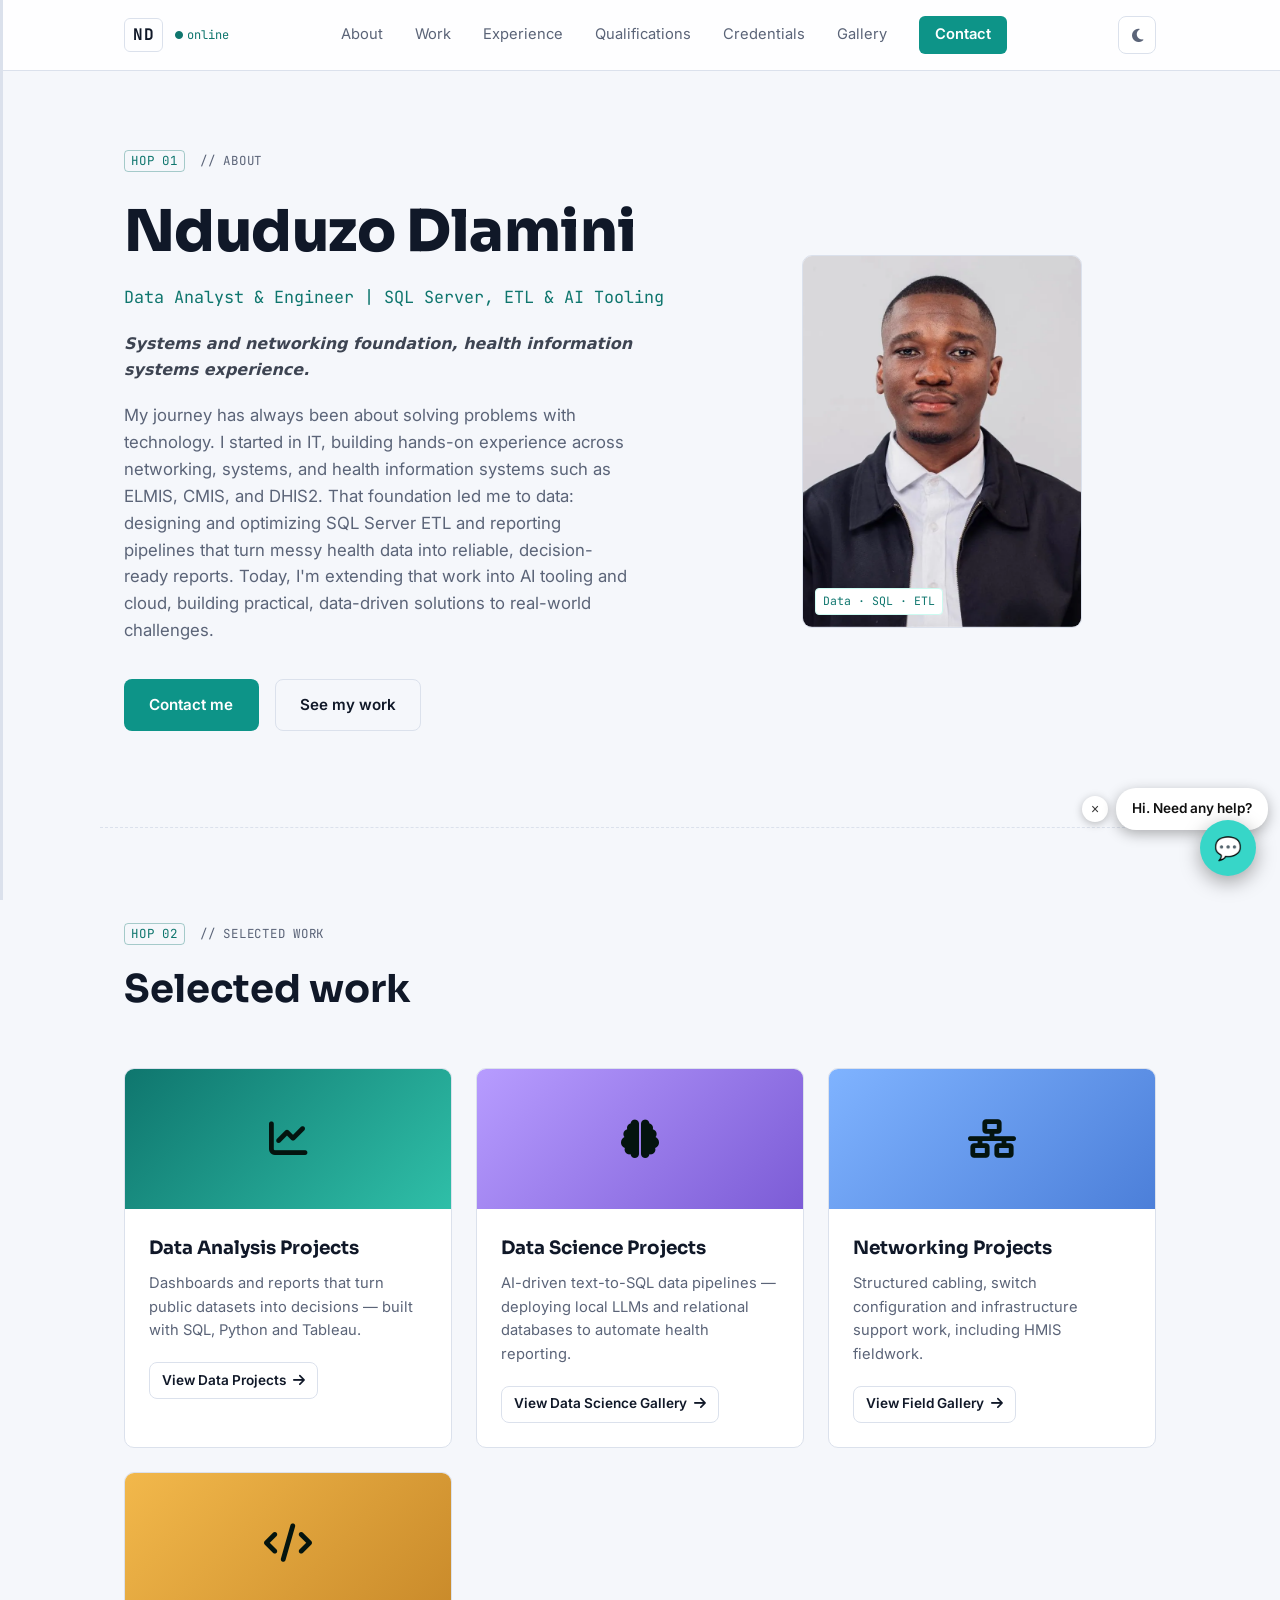
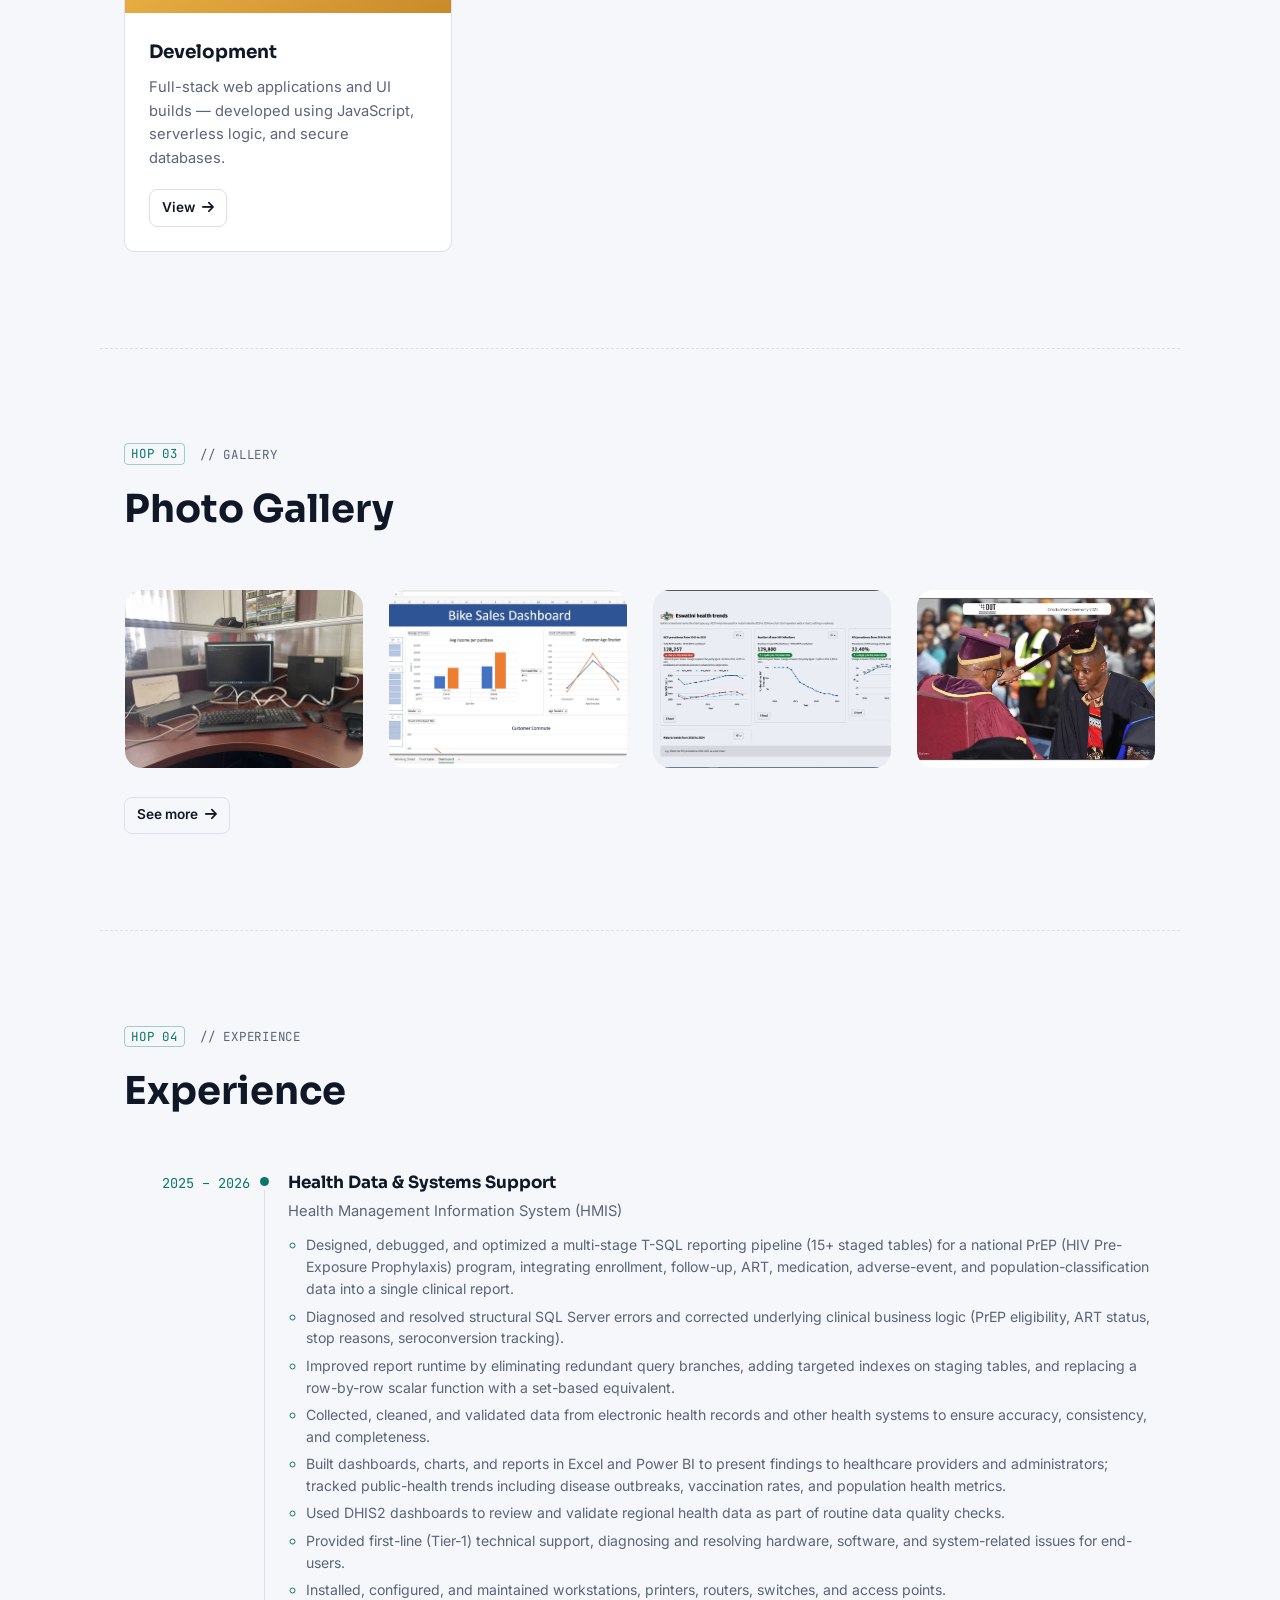
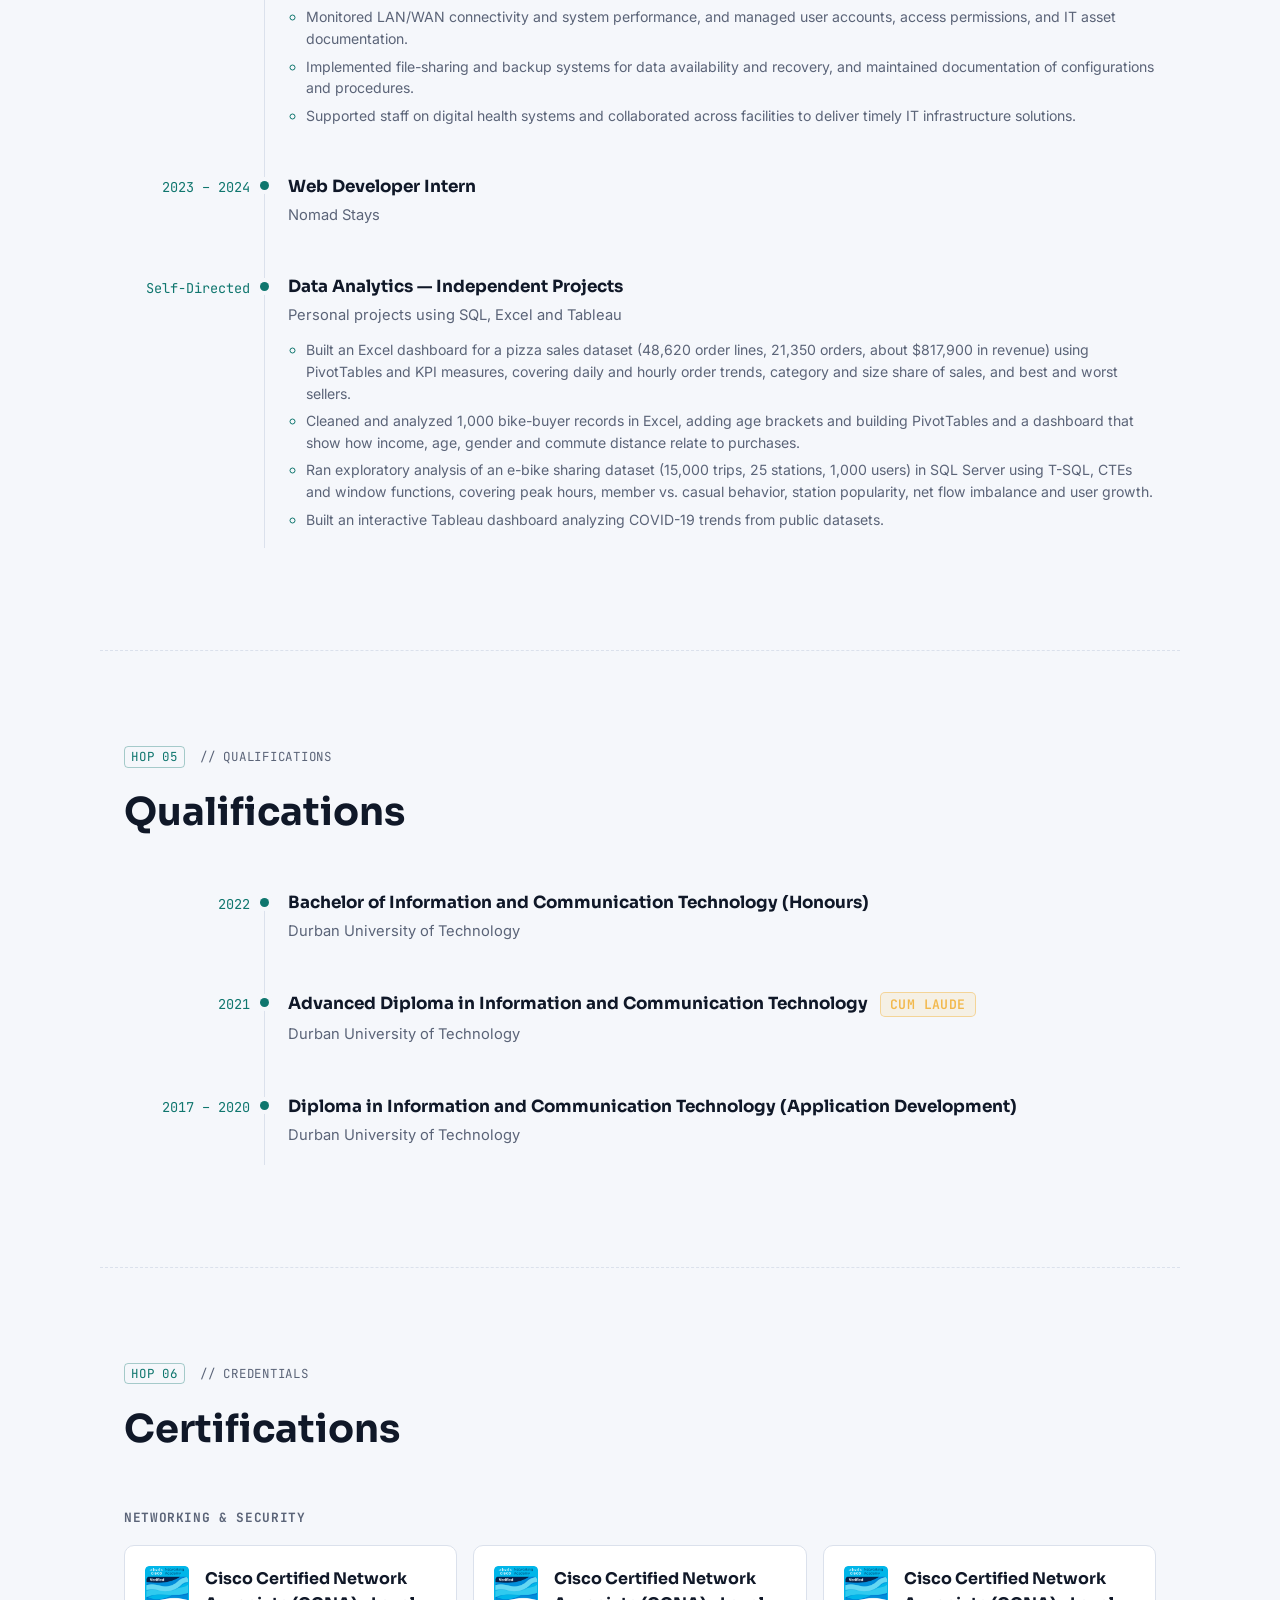
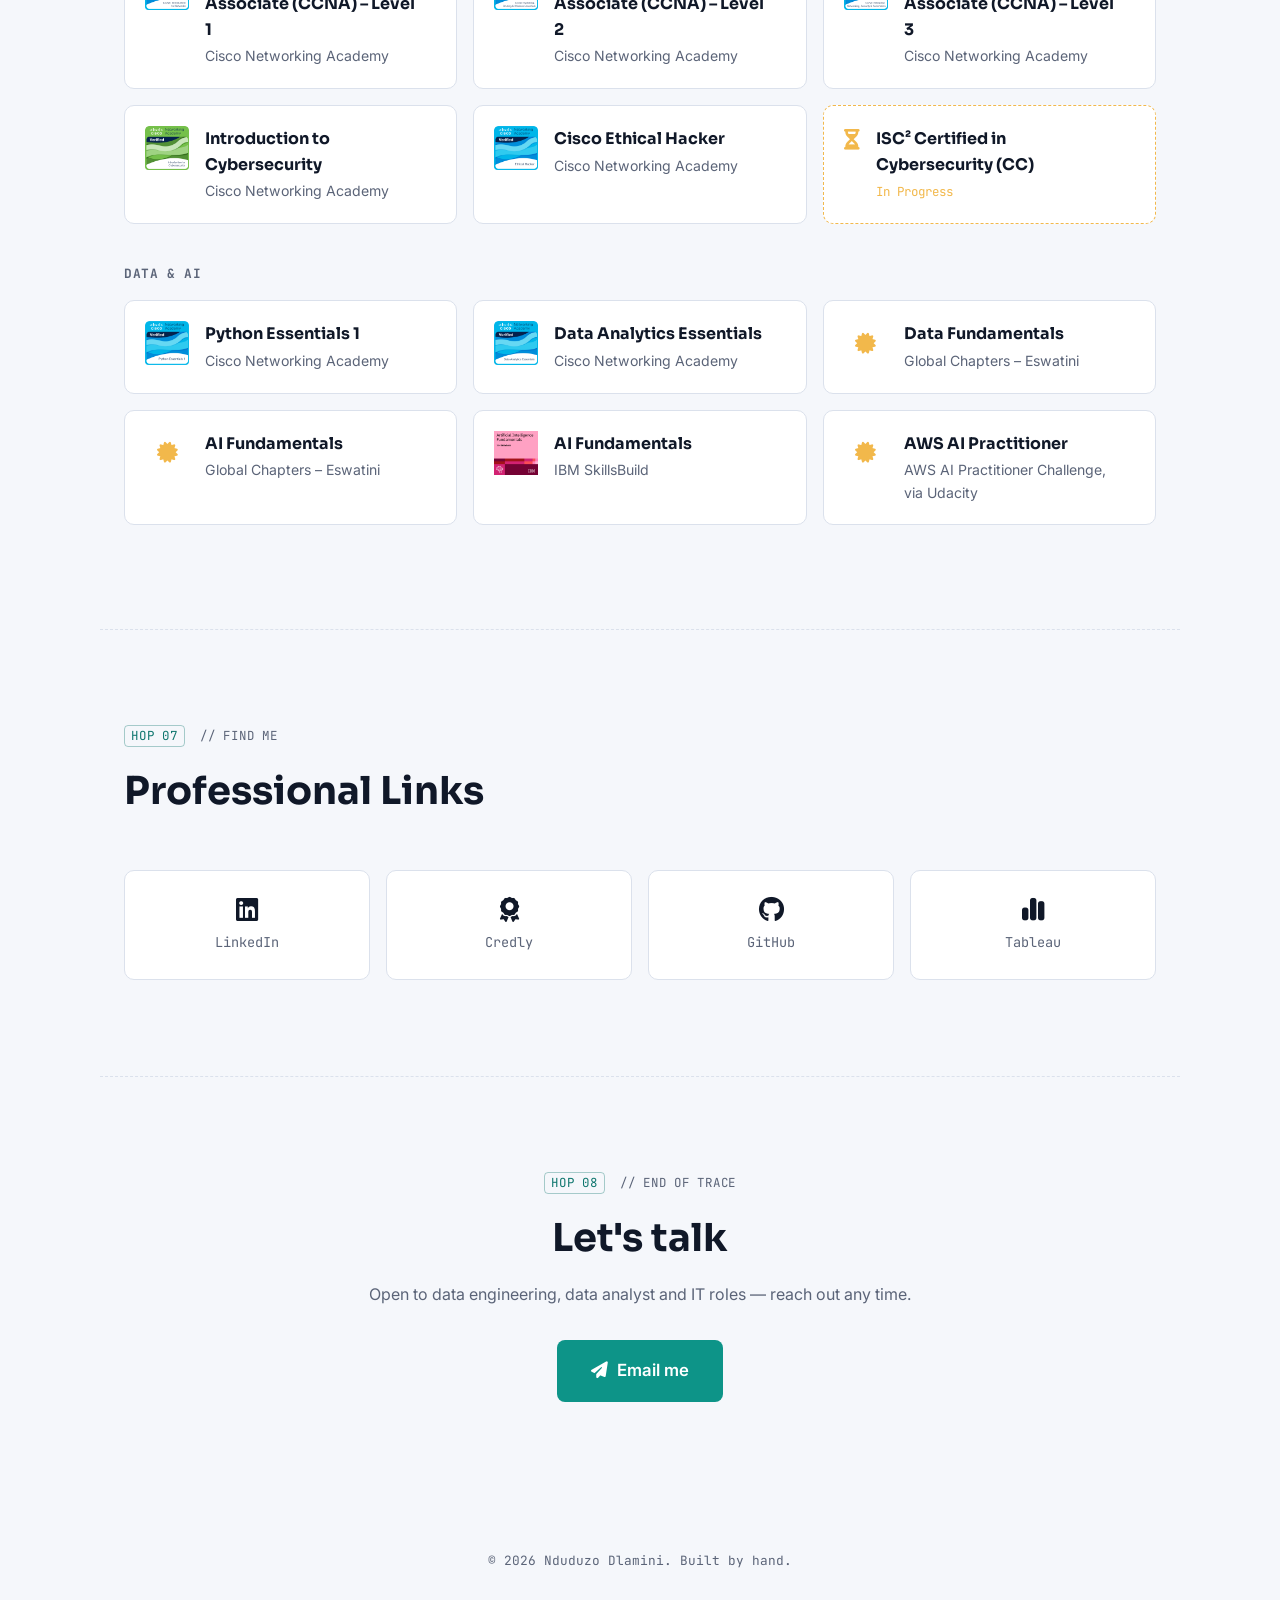
==== commit e8ca8a1c: "index card updates" ====
--- a/index.html
+++ b/index.html
@@ -115,7 +115,7 @@
         </div>
         <div class="work-card__body">
           <h3>Data Science Projects</h3>
-          <p>Machine learning and predictive modelling on real datasets — more details coming soon.</p>
+          <p>AI-driven text-to-SQL data pipelines — deploying local LLMs and relational databases to automate health reporting.</p>
           <a href="gallery.html?category=data-science" class="btn btn--small">
             View Data Science Gallery
             <i class="fa-solid fa-arrow-right"></i></a>
@@ -141,7 +141,7 @@
         </div>
         <div class="work-card__body">
           <h3>Development</h3>
-          <p>Coding projects and hands-on builds — more details coming soon.</p>
+          <p>Full-stack web applications and UI builds — developed using JavaScript, serverless logic, and secure databases.</p>
           <a href="gallery.html?category=development" class="btn btn--small">View <i class="fa-solid fa-arrow-right"></i></a>
         </div>
       </article>
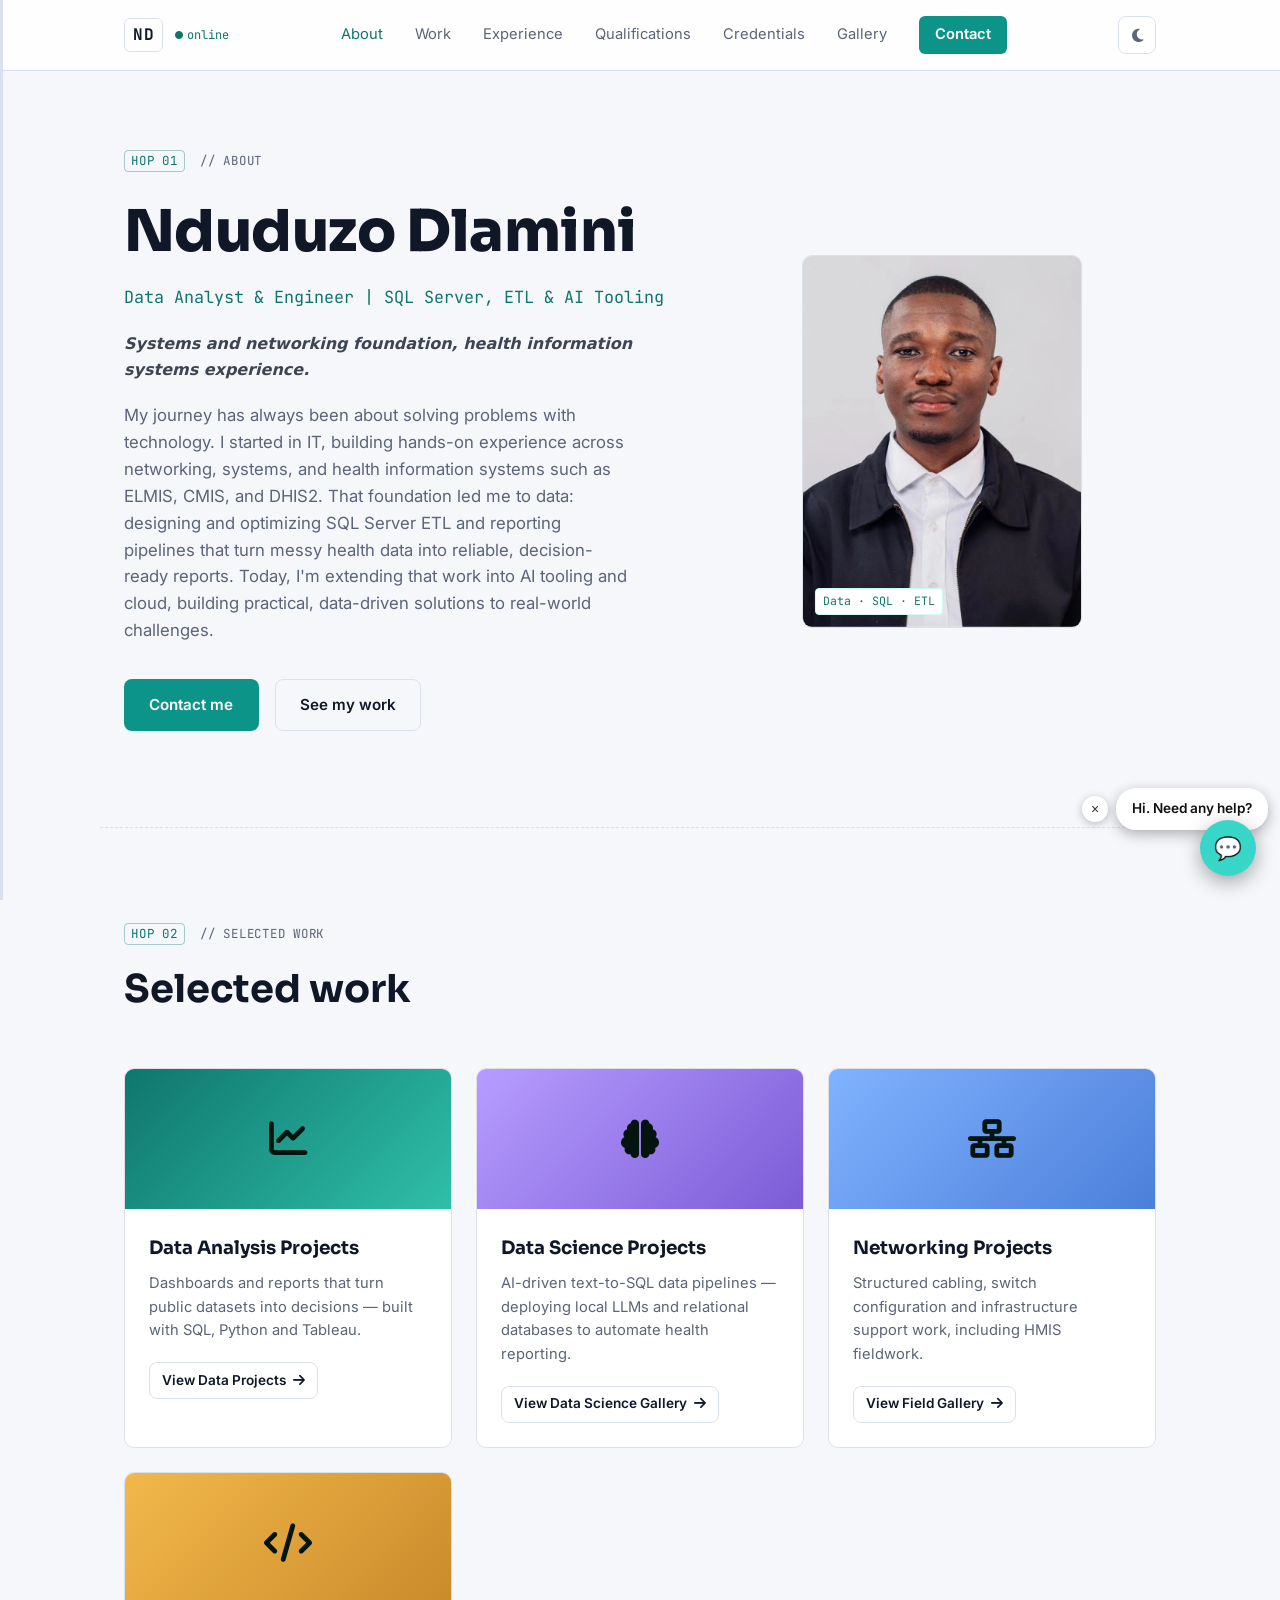
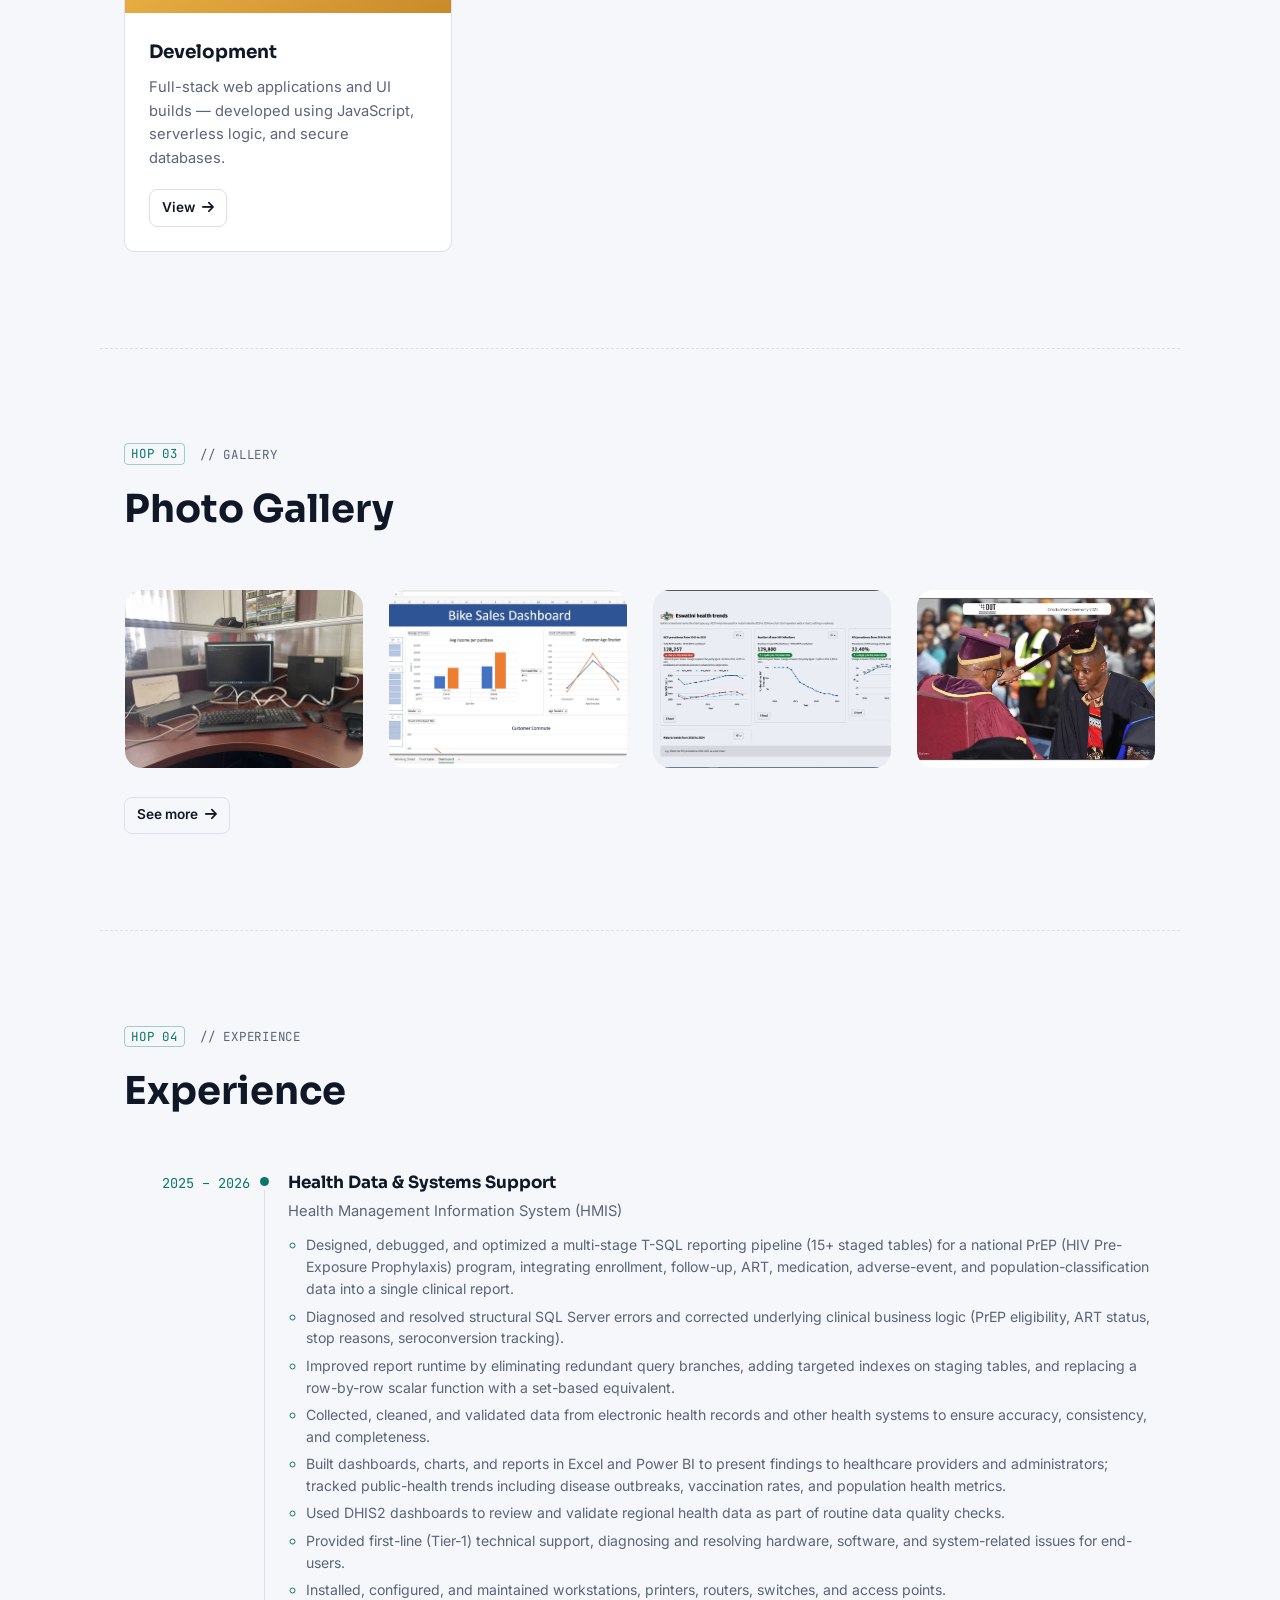
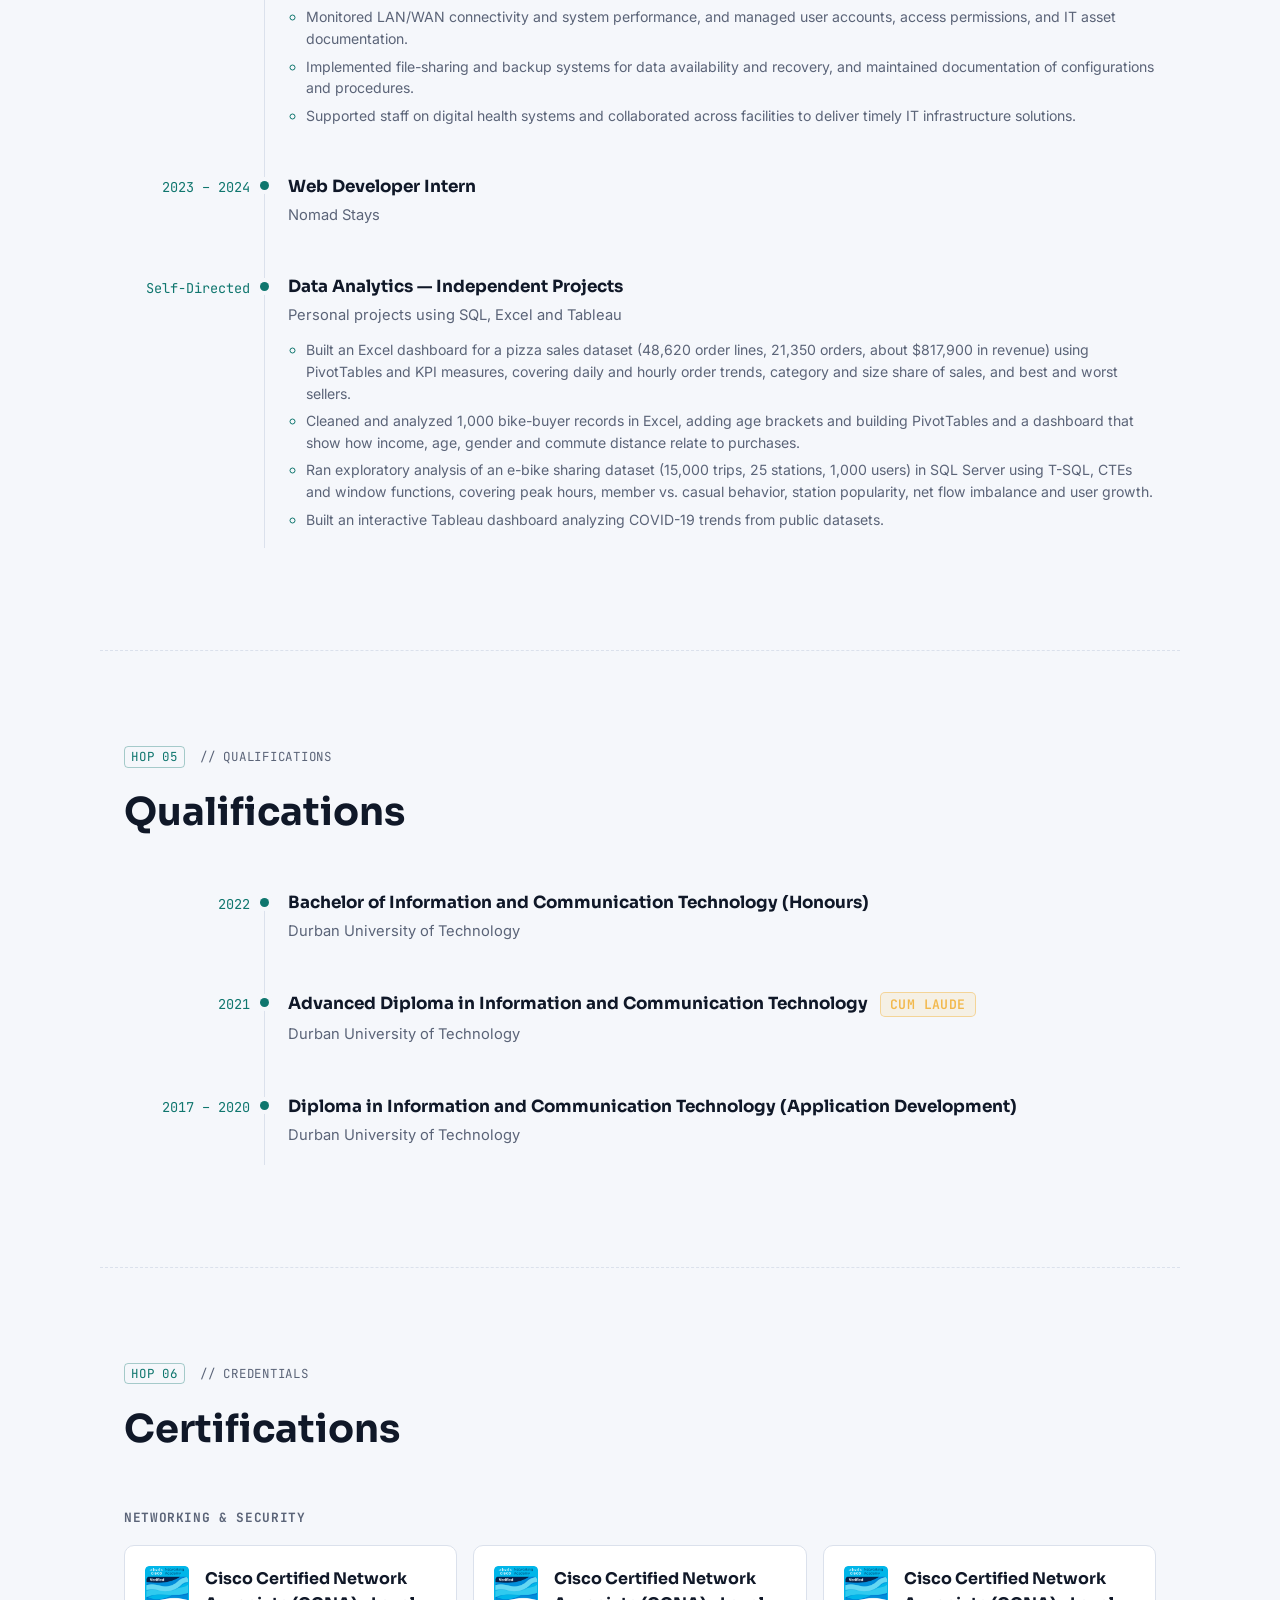
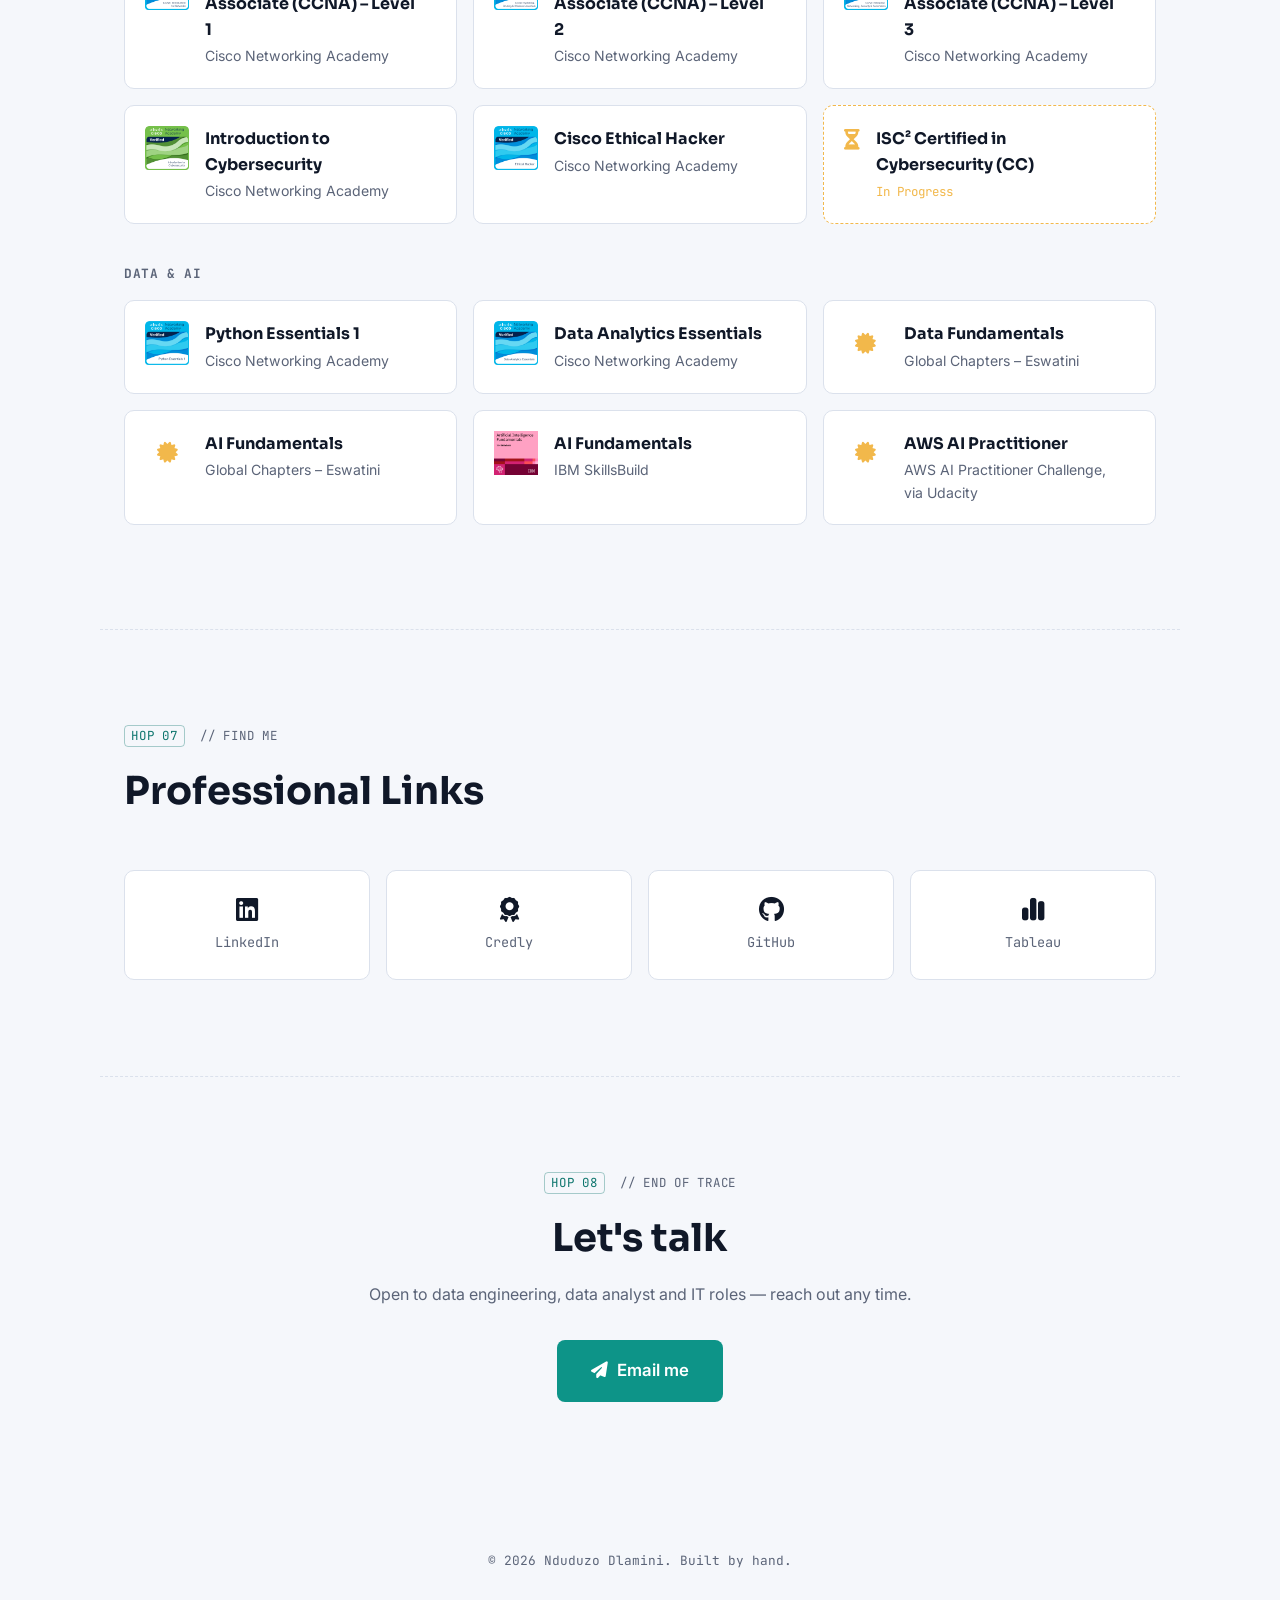
==== commit 0cc3e14c: "CSS highlighter update" ====
--- a/index.html
+++ b/index.html
@@ -36,7 +36,7 @@
       <span class="nav__brand-status"><i class="fa-solid fa-circle"></i> online</span>
     </a>
     <nav class="nav__links">
-      <a href="#">About</a>
+      <a href="#about">About</a>
       <a href="#work">Work</a>
       <a href="#experience">Experience</a>
       <a href="#qualifications">Qualifications</a>
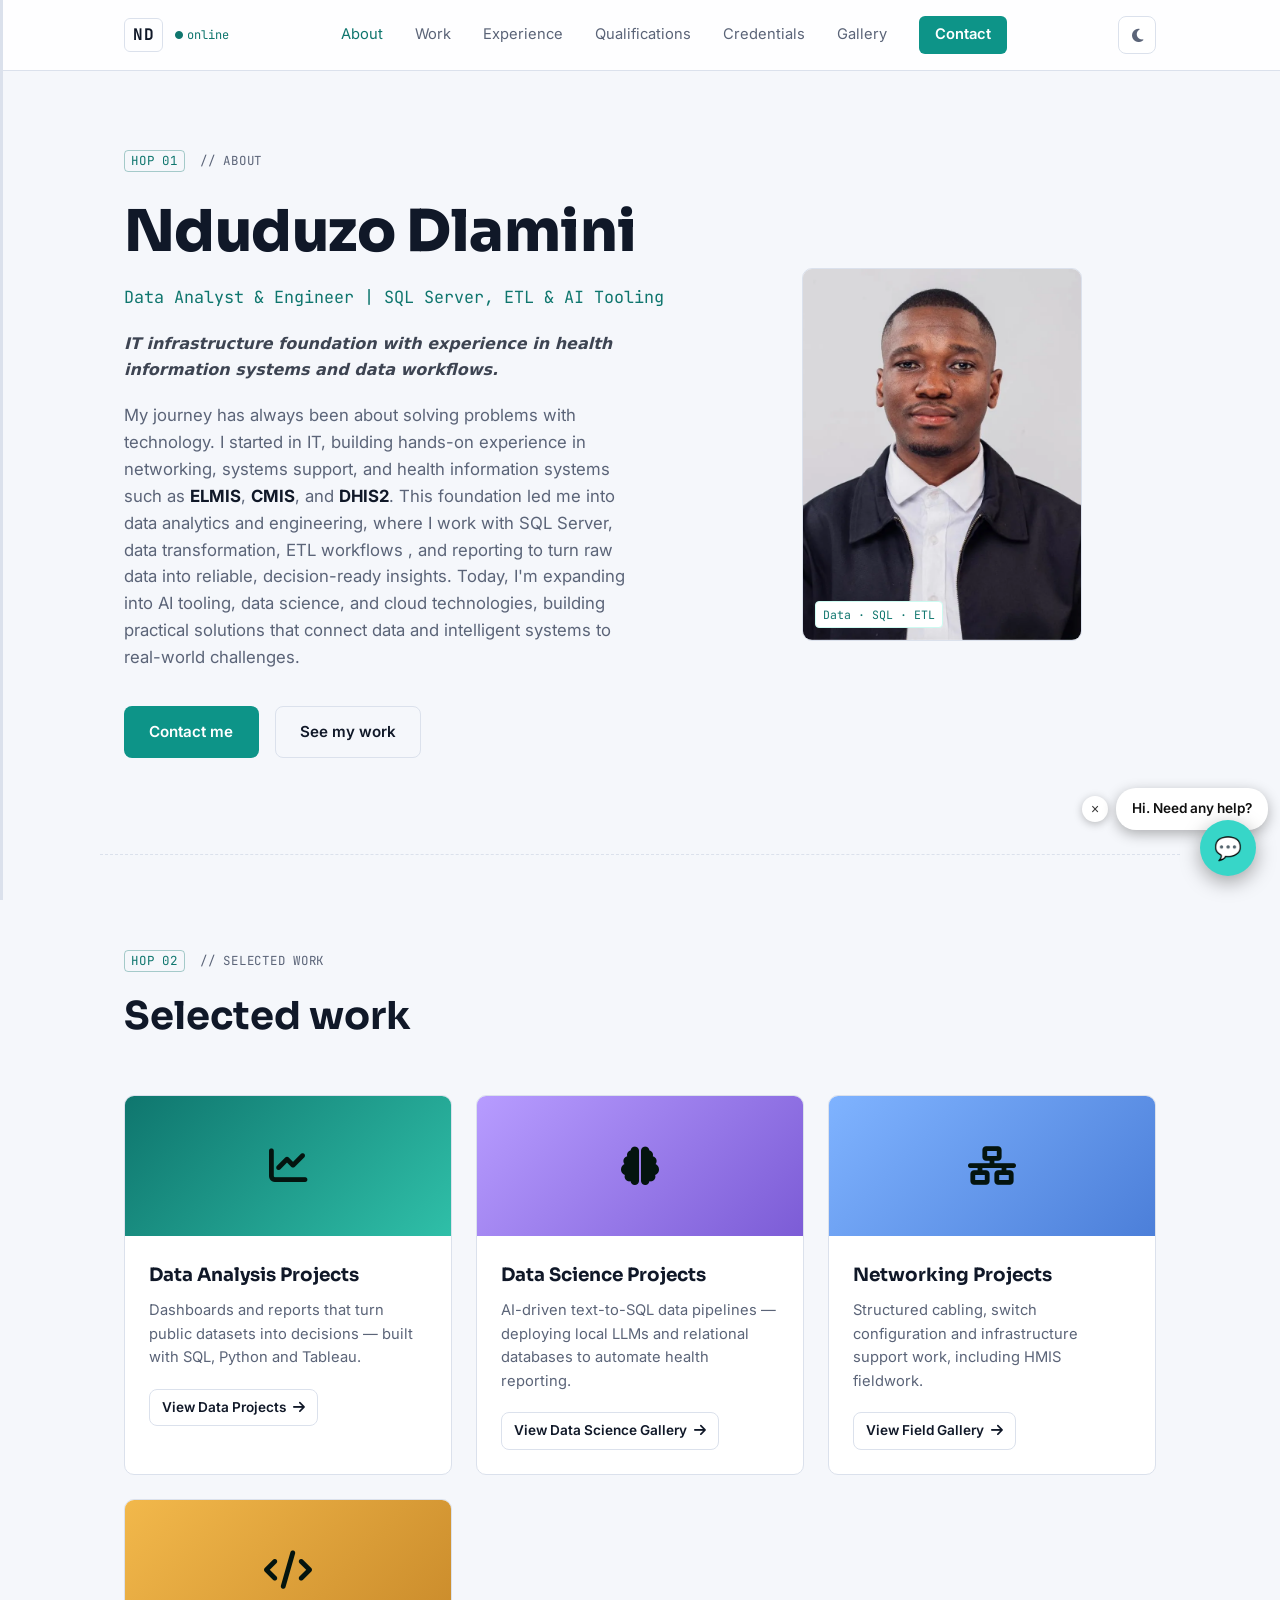
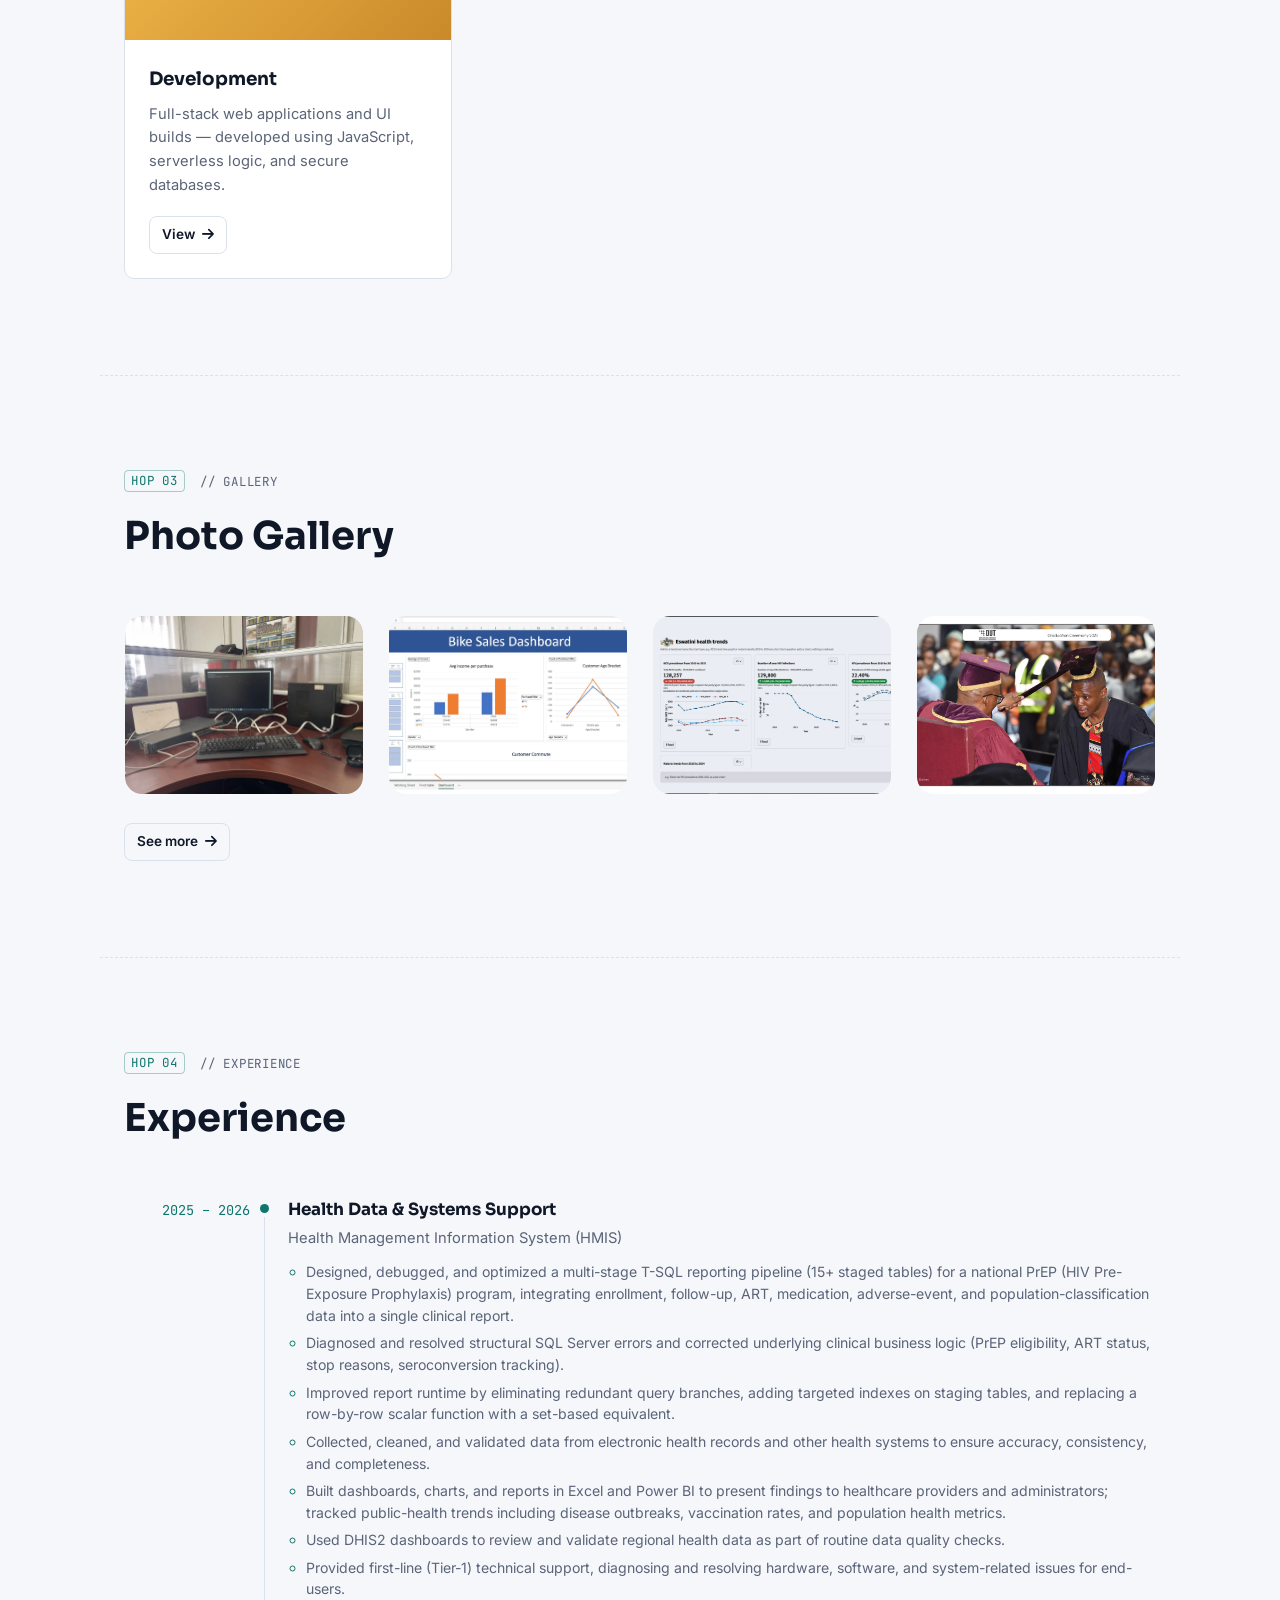
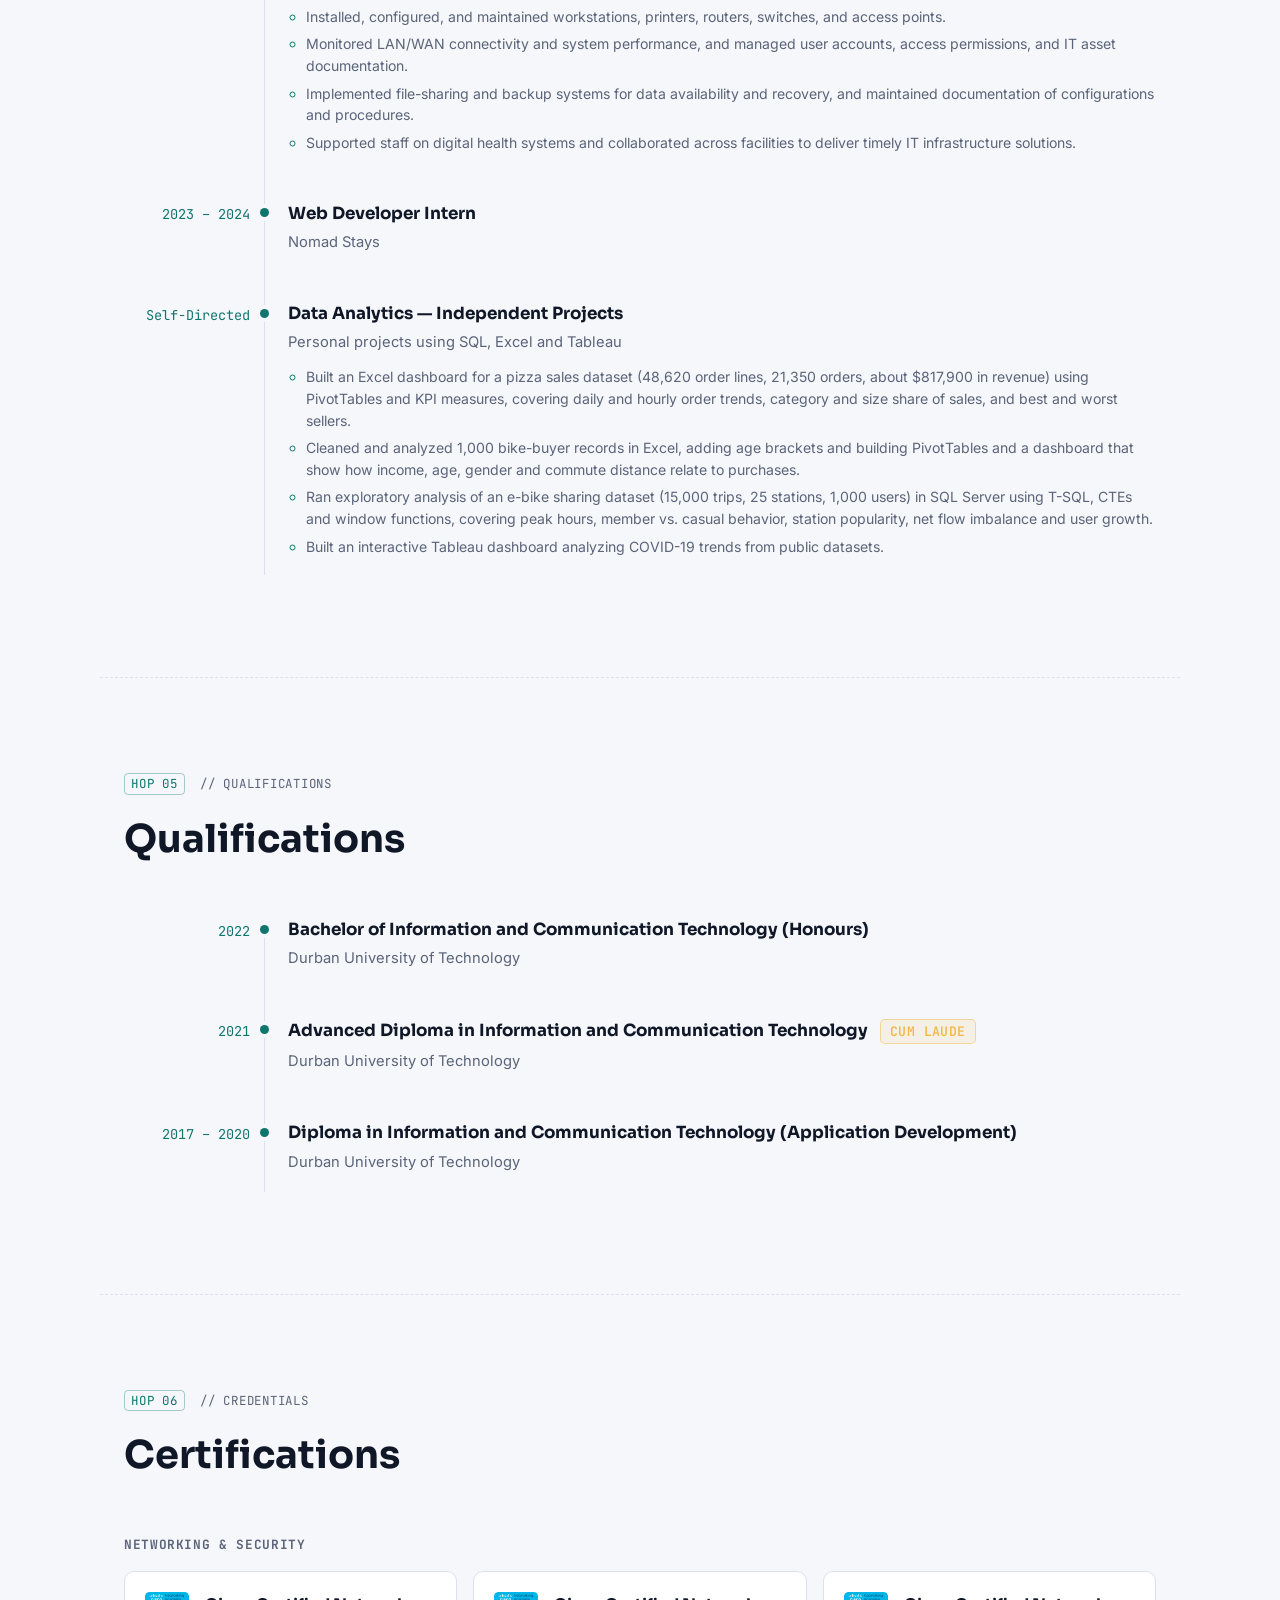
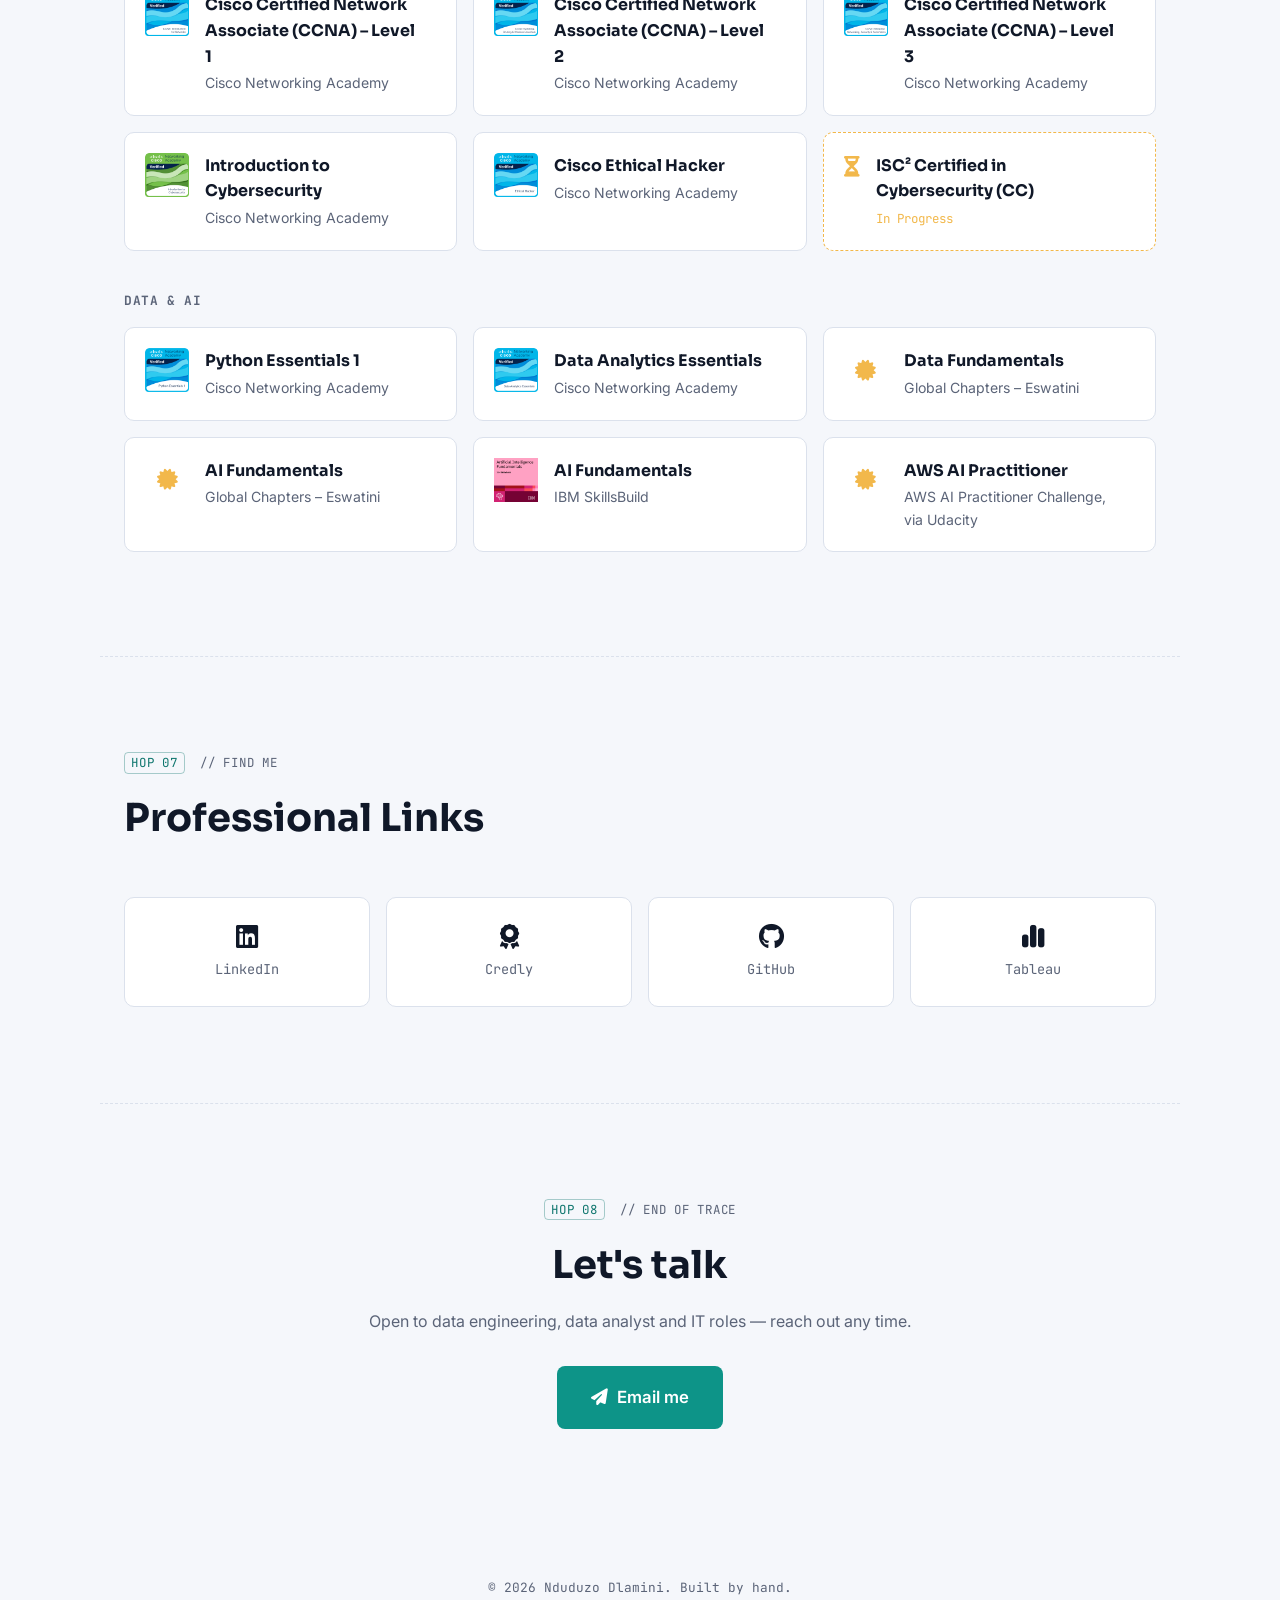
==== commit 9b394679: "bio updates" ====
--- a/index.html
+++ b/index.html
@@ -65,14 +65,15 @@
         <p class="eyebrow"><span class="hop">hop 01</span> // about</p>
         <h1 class="hero__title">Nduduzo Dlamini</h1>
         <p class="hero__role">Data Analyst &amp; Engineer | SQL Server, ETL &amp; AI Tooling</p>
-        <p class="hero__subtitle" style="margin:-0.25rem 0 1.25rem;font-size:1rem;opacity:.8;"><i><strong>Systems and networking foundation, health information systems experience.</strong></i></p>
+        <p class="hero__subtitle" style="margin:-0.25rem 0 1.25rem;font-size:1rem;opacity:.8;"><i><strong>IT infrastructure foundation with experience in health information systems and data workflows.</strong></i></p>
         <p class="hero__bio">
-          My journey has always been about solving problems with technology. I started in IT, building
-          hands-on experience across networking, systems, and health information systems such as ELMIS,
-          CMIS, and DHIS2. That foundation led me to data: designing and optimizing SQL Server ETL and
-          reporting pipelines that turn messy health data into reliable, decision-ready reports. Today,
-          I'm extending that work into AI tooling and cloud, building practical, data-driven solutions
-          to real-world challenges.
+          My journey has always been about solving problems with technology. I started in IT,
+          building hands-on experience in networking, systems support, and health information
+          systems such as <strong>ELMIS</strong>, <strong>CMIS</strong>, and <strong>DHIS2</strong>. This foundation led me into data analytics
+          and engineering, where I work with SQL Server, data transformation, ETL workflows
+          , and reporting to turn raw data into reliable, decision-ready insights. Today, I'm
+          expanding into AI tooling, data science, and cloud technologies, building practical
+          solutions that connect data and intelligent systems to real-world challenges.
         </p>
         <div class="hero__actions">
           <a href="#contact" class="btn btn--primary">Contact me</a>
